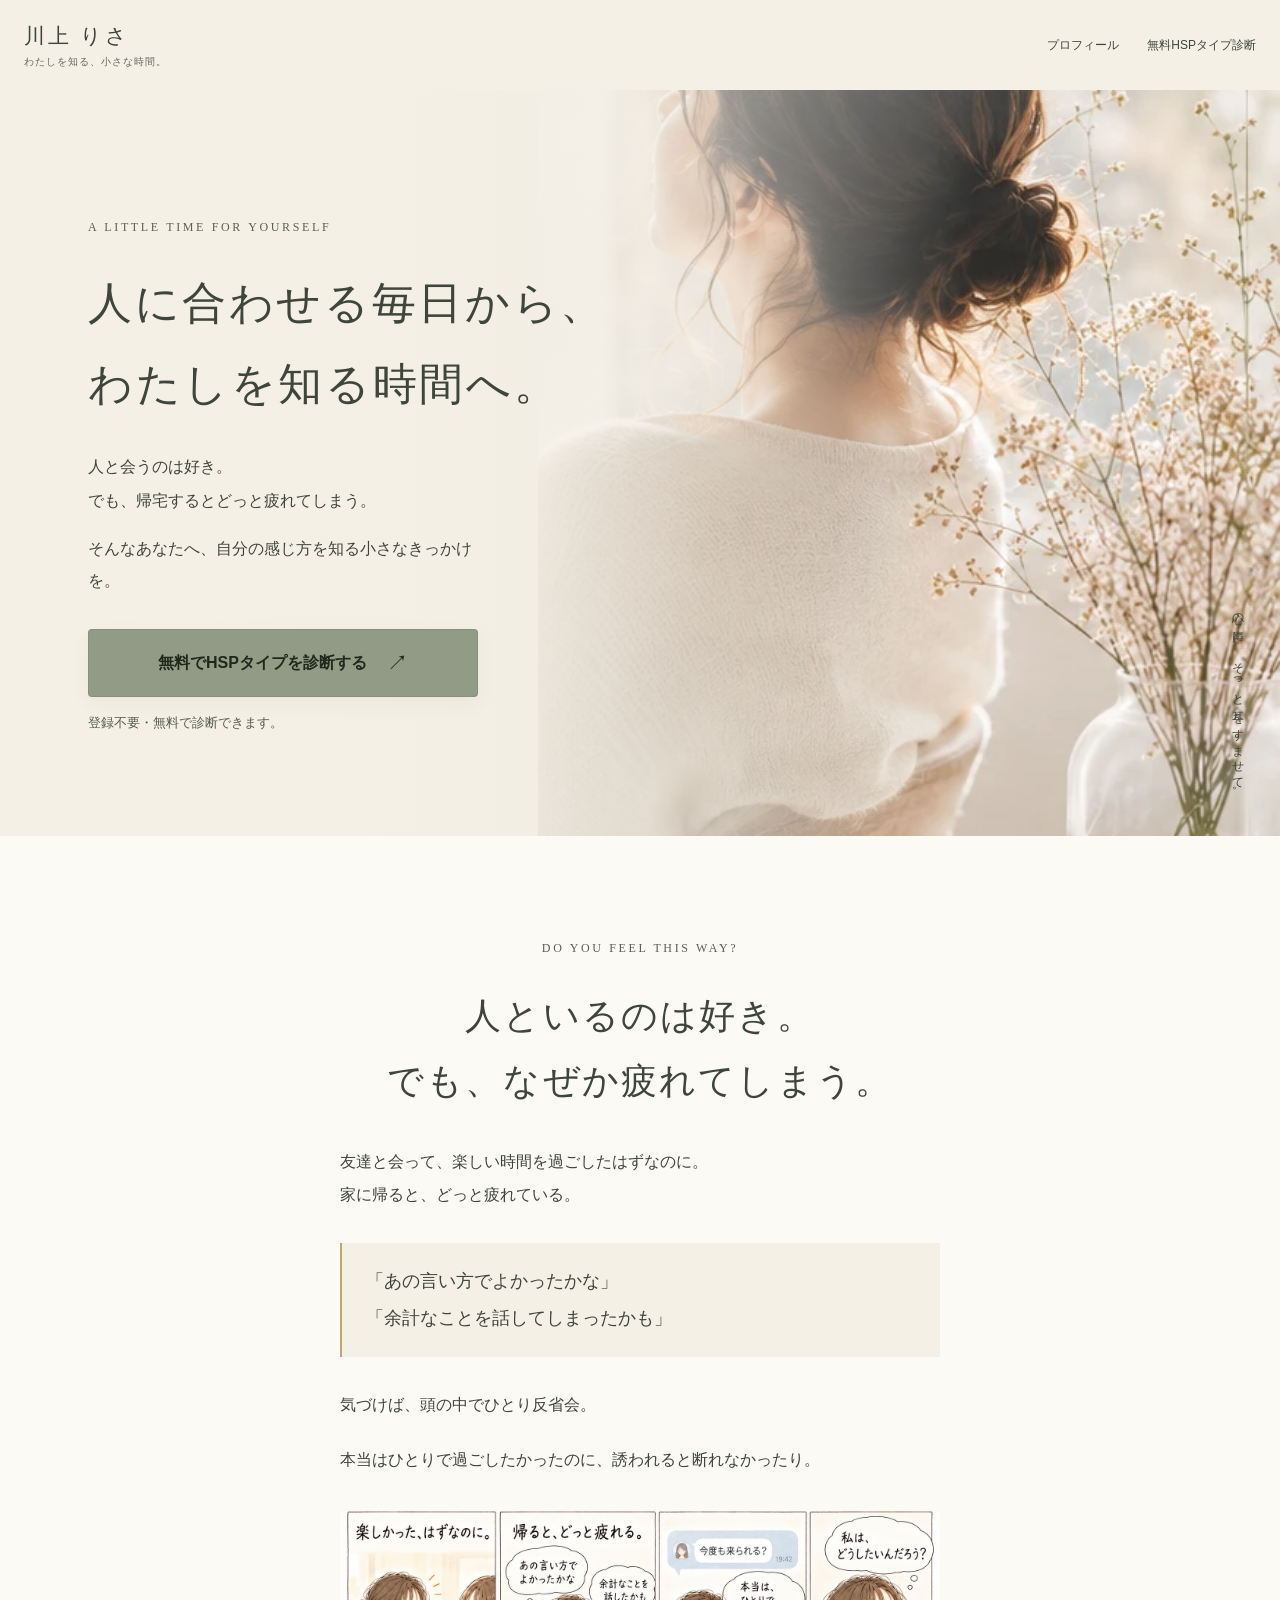
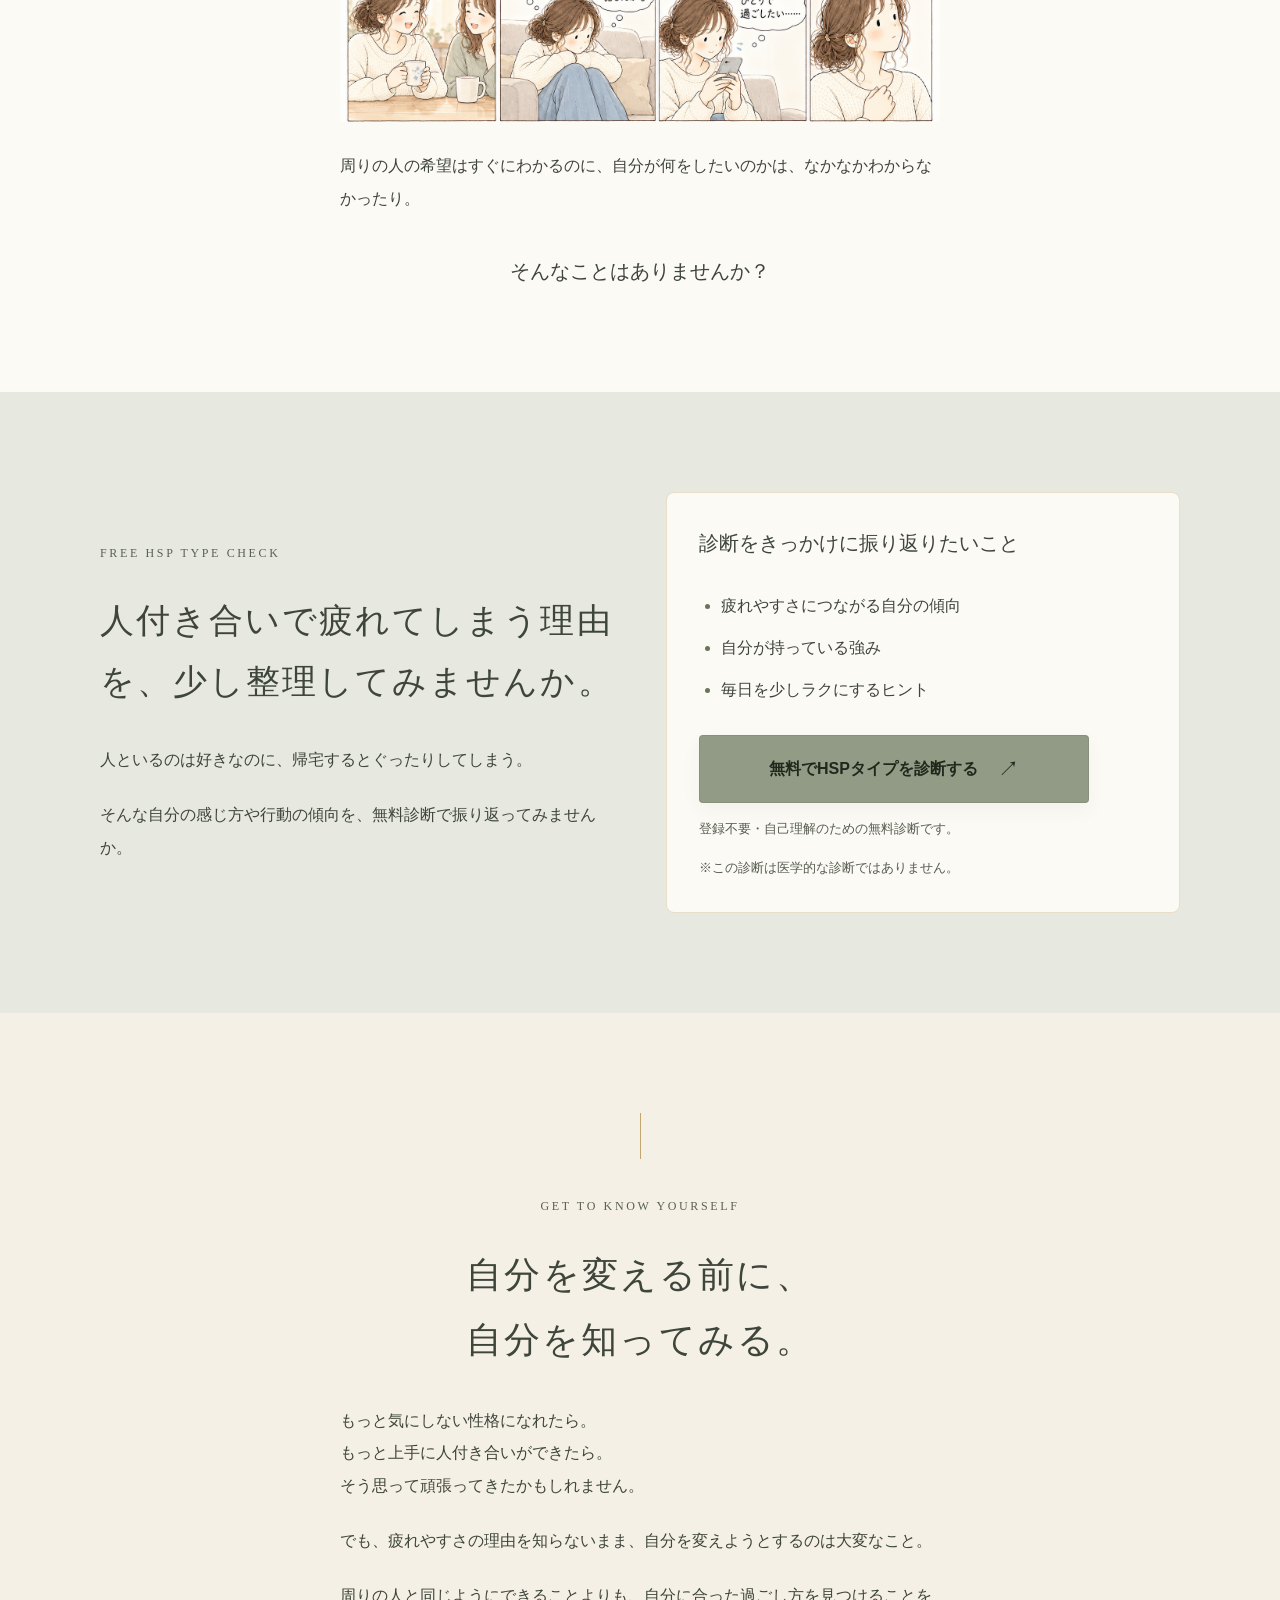
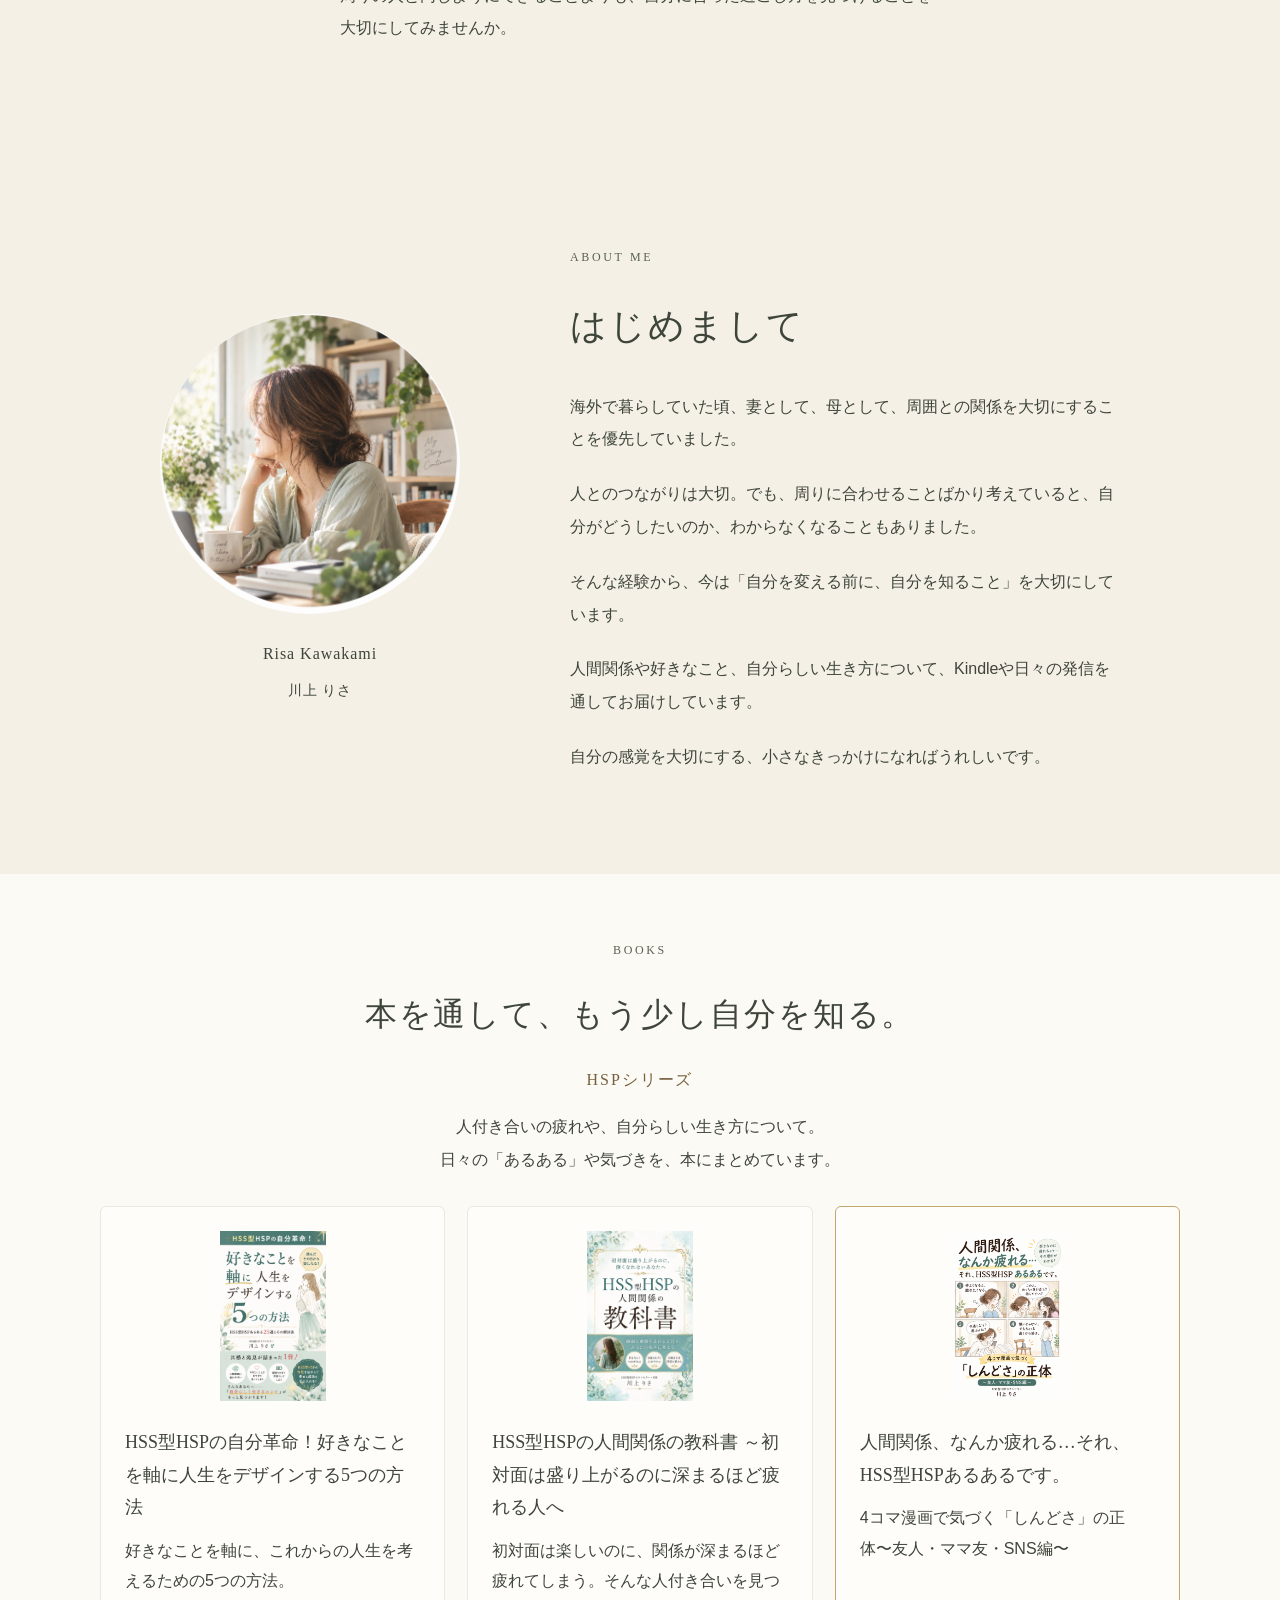
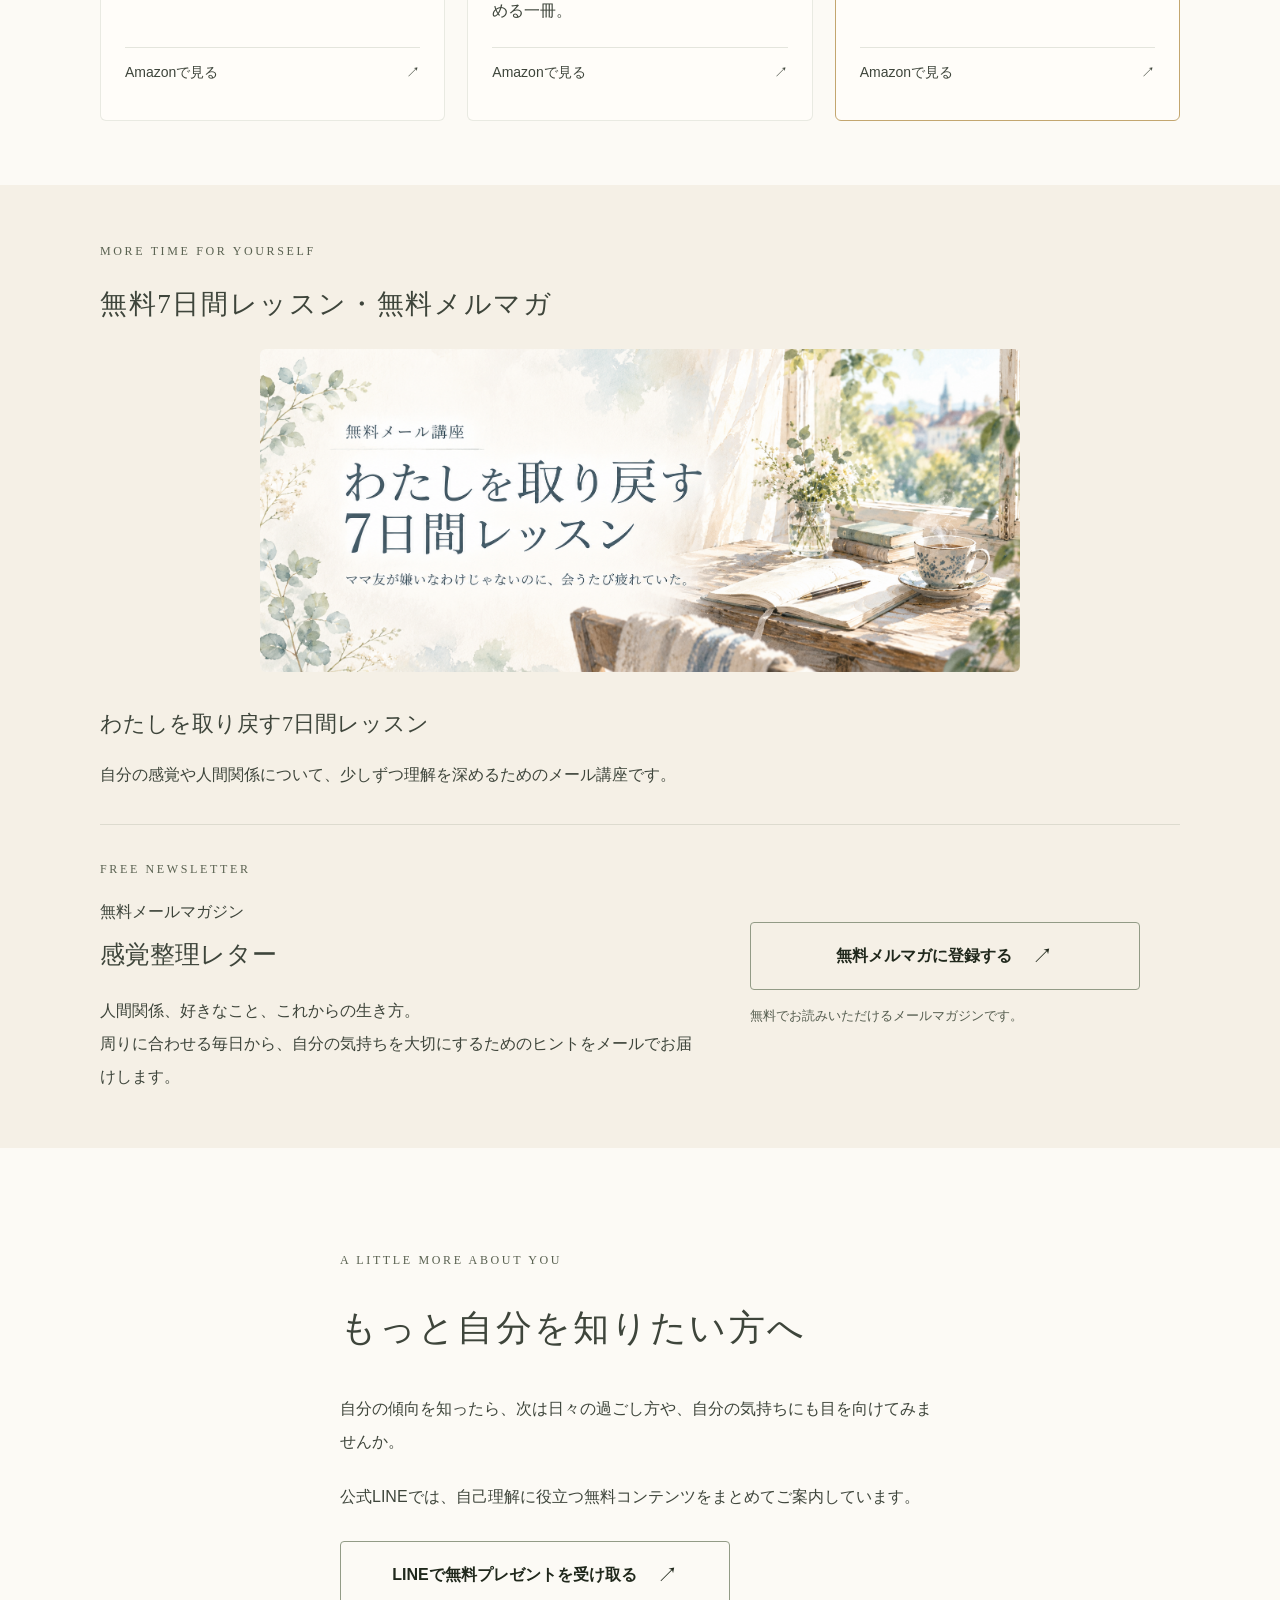
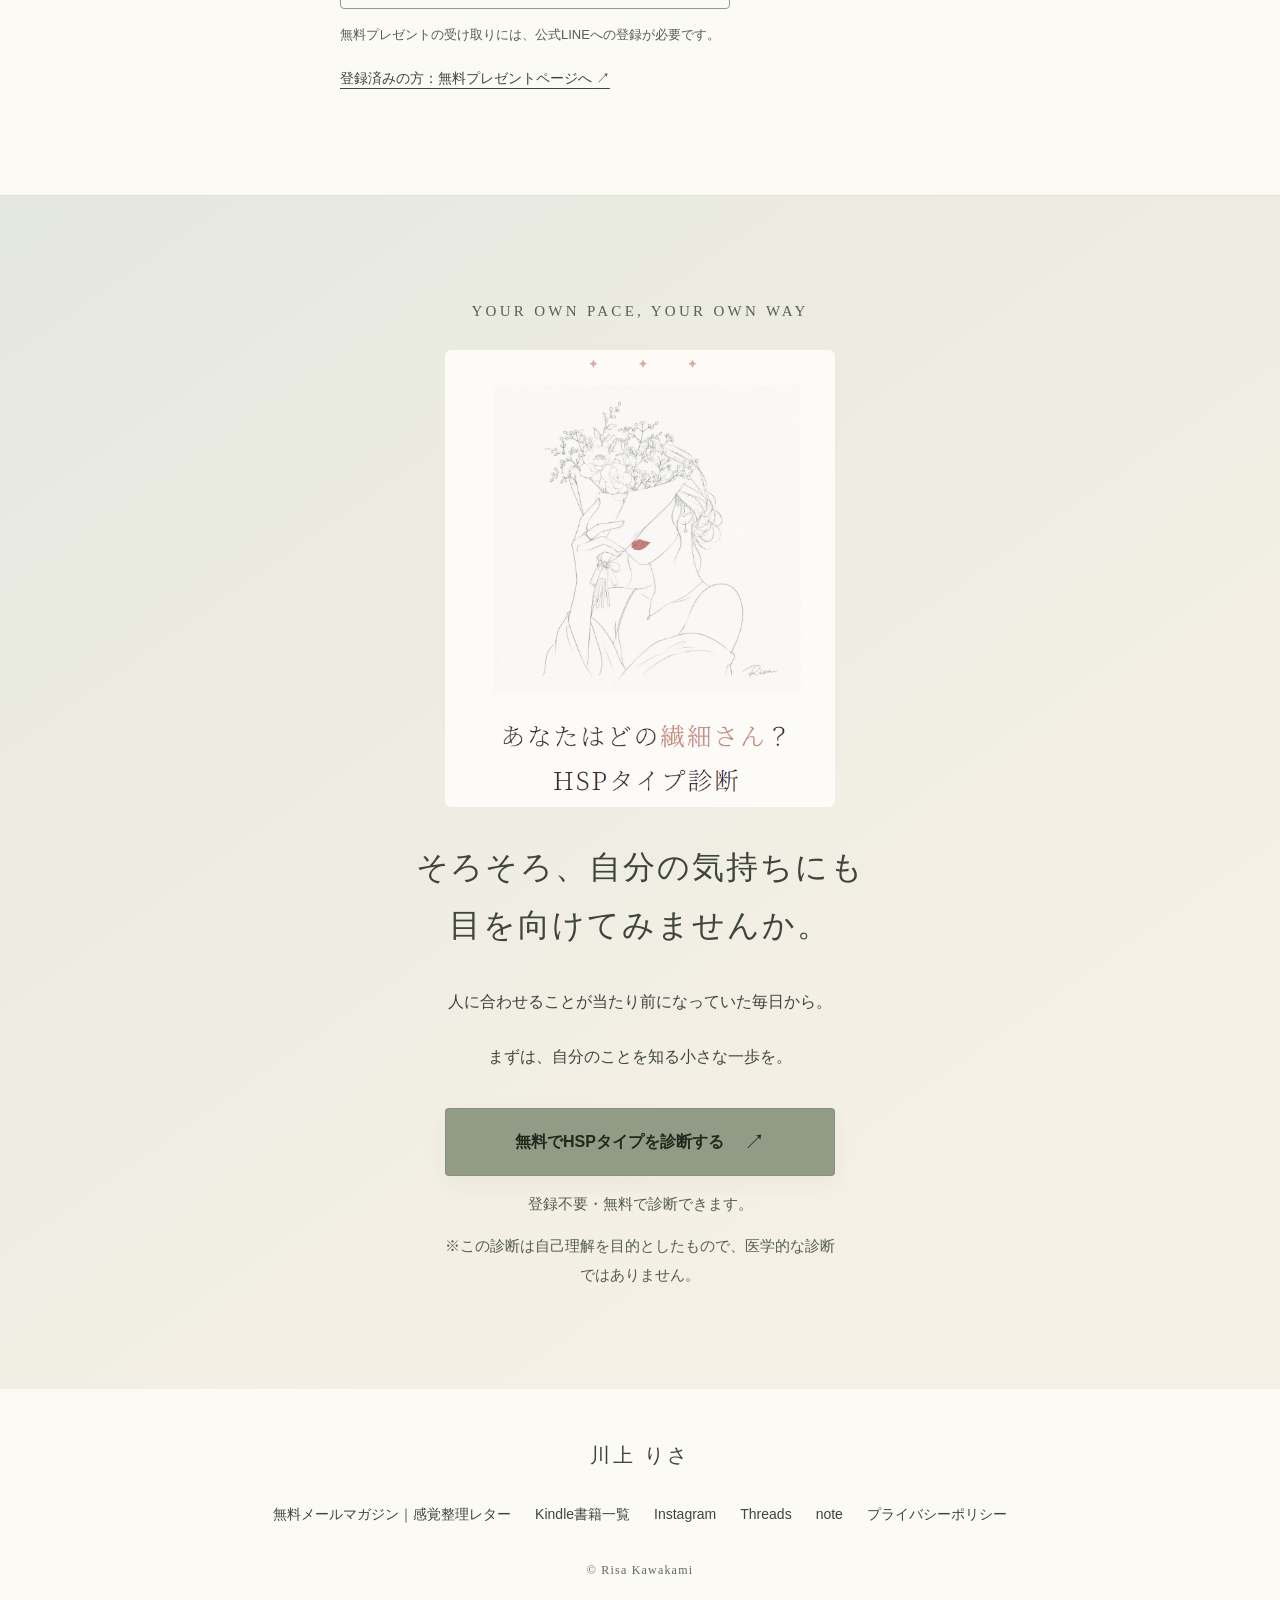
==== index.html @ b9d3a576 "Prioritize free HSP diagnosis, clarify supporting services and improve readability" ====
<!DOCTYPE html>
<html lang="ja">
<head>
<!-- Google tag (gtag.js) -->
<script async src="https://www.googletagmanager.com/gtag/js?id=G-CVSY7JMP3Z">
</script>
<script>
  window.dataLayer = window.dataLayer || [];
  function gtag(){dataLayer.push(arguments);}
  gtag('js', new Date());
  gtag('config', 'G-CVSY7JMP3Z');
</script>
<meta charset="UTF-8">
<meta name="viewport" content="width=device-width, initial-scale=1.0">
<title>川上りさ｜人に合わせる毎日から、わたしを知る時間へ。</title>
<meta name="description" content="気を遣いすぎる理由も、あなたが持っている強みも。無料HSPタイプ診断をきっかけに、自分に合った過ごし方を見つけてみませんか。登録不要・無料で診断できます。">
<link rel="stylesheet" href="assets/lp.css">
</head>
<body>
<a class="skip" href="#main">本文へスキップ</a>
<header class="header">
<a class="brand" href="./">川上 りさ<span>わたしを知る、小さな時間。</span>
</a>
<nav aria-label="メインナビゲーション">
<a href="#about">プロフィール</a>
<a href="https://risa-hsp-shindan.vercel.app/" target="_blank" rel="noopener">無料HSPタイプ診断</a>
</nav>
</header>
<main id="main">
<section class="hero" aria-labelledby="hero-title">
<!-- 写真差し替え箇所。既存の窓辺の写真を再利用。位置調整は lp.css の .hero-photo。 -->
<img class="hero-photo" src="images/hero.webp" width="507" height="1024" alt="やわらかな光が入る窓辺でくつろぐ女性" fetchpriority="high">
<div class="hero-content">
<p class="eyebrow">A LITTLE TIME FOR YOURSELF</p>
<h1 id="hero-title">人に合わせる毎日から、<br>わたしを知る時間へ。</h1>
<p class="hero-lead">人と会うのは好き。<br>でも、帰宅するとどっと疲れてしまう。</p>
<p class="hero-invitation">そんなあなたへ、自分の感じ方を知る小さなきっかけを。</p>
<a class="cta" href="https://risa-hsp-shindan.vercel.app/" target="_blank" rel="noopener">無料でHSPタイプを診断する<span aria-hidden="true">↗</span>
</a>
<p class="note">登録不要・無料で診断できます。</p>
</div>
<span class="hero-caption" aria-hidden="true">心の声に、そっと耳をすませて。</span>
</section>
<section class="section empathy">
<div class="reading">
<p class="eyebrow">DO YOU FEEL THIS WAY?</p>
<h2>人といるのは好き。<br>でも、なぜか疲れてしまう。</h2>
<p>友達と会って、楽しい時間を過ごしたはずなのに。<br>家に帰ると、どっと疲れている。</p>
<blockquote>「あの言い方でよかったかな」<br>「余計なことを話してしまったかも」</blockquote>
<p>気づけば、頭の中でひとり反省会。</p>
<p>本当はひとりで過ごしたかったのに、誘われると断れなかったり。</p>
<div class="empathy-comic-frame"><img class="empathy-comic" src="images/8091f002-a04f-476c-a7d9-faf60ca5720d.png" width="1536" height="1024" alt="楽しい時間の後の疲れ、ひとり反省会、誘いを断れない気持ち、自分の希望への戸惑いを描いた4コマ漫画" loading="lazy"></div>
<p class="comic-afterword">周りの人の希望はすぐにわかるのに、自分が何をしたいのかは、なかなかわからなかったり。</p>
<p class="question">そんなことはありませんか？</p>
</div>
</section>
<section class="section diagnosis-intro" id="diagnosis">
<div class="container diagnosis-intro-grid">
<div><p class="eyebrow">FREE HSP TYPE CHECK</p>
<h2>人付き合いで疲れてしまう理由を、少し整理してみませんか。</h2>
<p>人といるのは好きなのに、帰宅するとぐったりしてしまう。</p>
<p>そんな自分の感じ方や行動の傾向を、無料診断で振り返ってみませんか。</p></div>
<div class="diagnosis-intro-card">
<!-- 診断結果は未取得。結果に含まれると断定せず、自己理解のための視点として案内。 -->
<h3>診断をきっかけに振り返りたいこと</h3>
<ul class="diagnosis-points"><li>疲れやすさにつながる自分の傾向</li><li>自分が持っている強み</li><li>毎日を少しラクにするヒント</li></ul>
<a class="cta" href="https://risa-hsp-shindan.vercel.app/" target="_blank" rel="noopener">無料でHSPタイプを診断する<span aria-hidden="true">↗</span></a>
<p class="note">登録不要・自己理解のための無料診断です。</p>
<p class="note">※この診断は医学的な診断ではありません。</p>
</div></div></section>
<section class="section awareness">
<div class="reading">
<p class="eyebrow">GET TO KNOW YOURSELF</p>
<h2>自分を変える前に、<br>自分を知ってみる。</h2>
<p>もっと気にしない性格になれたら。<br>もっと上手に人付き合いができたら。<br>そう思って頑張ってきたかもしれません。</p>
<p>でも、疲れやすさの理由を知らないまま、自分を変えようとするのは大変なこと。</p>
<p>周りの人と同じようにできることよりも、自分に合った過ごし方を見つけることを大切にしてみませんか。</p>
</div>
</section>
<section class="section about" id="about">
<div class="container about-grid">
<div class="portrait">
<img src="images/%E5%90%8D%E7%A7%B0%E6%9C%AA%E8%A8%AD%E5%AE%9A%E3%81%AE%E3%83%87%E3%82%B6%E3%82%A4%E3%83%B3%20%281%29.png" width="1254" height="1254" alt="窓辺でくつろぐ川上りさのプロフィール写真" loading="lazy">
<p>Risa Kawakami<span>川上 りさ</span>
</p>
</div>
<div>
<p class="eyebrow">ABOUT ME</p>
<h2>はじめまして</h2>
<p>海外で暮らしていた頃、妻として、母として、周囲との関係を大切にすることを優先していました。</p>
<p>人とのつながりは大切。でも、周りに合わせることばかり考えていると、自分がどうしたいのか、わからなくなることもありました。</p>
<p>そんな経験から、今は「自分を変える前に、自分を知ること」を大切にしています。</p>
<p>人間関係や好きなこと、自分らしい生き方について、Kindleや日々の発信を通してお届けしています。</p>
<p>自分の感覚を大切にする、小さなきっかけになればうれしいです。</p>
</div>
</div>
</section>
<section class="section books" id="books">
<div class="container">
<p class="eyebrow">BOOKS</p>
<h2>本を通して、もう少し自分を知る。</h2>
<p class="series-label">HSPシリーズ</p>
<p class="section-lead">人付き合いの疲れや、自分らしい生き方について。<br>日々の「あるある」や気づきを、本にまとめています。</p>
<!-- ご本人がアップロードした表紙を、正式書名・ASINの順に配置。 -->
<div class="book-grid">
<article class="book-card" data-asin="B0DTSF2G6L">
<a class="book-cover-link" href="https://www.amazon.co.jp/dp/B0DTSF2G6L" target="_blank" rel="noopener"><img class="book-cover" src="images/%E5%90%8D%E7%A7%B0%E6%9C%AA%E8%A8%AD%E5%AE%9A%E3%81%AE%E3%83%87%E3%82%B6%E3%82%A4%E3%83%B3%20%281%29.jpg" width="2356" height="3767" alt="HSS型HSPの自分革命！好きなことを軸に人生をデザインする5つの方法の表紙" loading="lazy"></a>
<div class="book-body"><h3>HSS型HSPの自分革命！好きなことを軸に人生をデザインする5つの方法</h3><p>好きなことを軸に、これからの人生を考えるための5つの方法。</p>
<a class="book-link" href="https://www.amazon.co.jp/dp/B0DTSF2G6L" target="_blank" rel="noopener" aria-label="HSS型HSPの自分革命！をAmazonで見る">Amazonで見る <span aria-hidden="true">↗</span></a></div>
</article>
<article class="book-card" data-asin="B0G26DQ5MZ">
<a class="book-cover-link" href="https://www.amazon.co.jp/dp/B0G26DQ5MZ" target="_blank" rel="noopener"><img class="book-cover" src="images/%E5%90%8D%E7%A7%B0%E6%9C%AA%E8%A8%AD%E5%AE%9A%E3%81%AE%E3%83%87%E3%82%B6%E3%82%A4%E3%83%B3.jpg" width="992" height="1586" alt="HSS型HSPの人間関係の教科書の表紙" loading="lazy"></a>
<div class="book-body"><h3>HSS型HSPの人間関係の教科書 ～初対面は盛り上がるのに深まるほど疲れる人へ</h3><p>初対面は楽しいのに、関係が深まるほど疲れてしまう。そんな人付き合いを見つめる一冊。</p>
<a class="book-link" href="https://www.amazon.co.jp/dp/B0G26DQ5MZ" target="_blank" rel="noopener" aria-label="HSS型HSPの人間関係の教科書をAmazonで見る">Amazonで見る <span aria-hidden="true">↗</span></a></div>
</article>
<article class="book-card book-new" data-asin="B0HP9CK1RC">
<a class="book-cover-link" href="https://www.amazon.co.jp/dp/B0HP9CK1RC" target="_blank" rel="noopener"><img class="book-cover" src="images/%E8%A1%A8%E7%B4%99_Kindle%E7%94%A8.jpg" width="1707" height="2560" alt="人間関係、なんか疲れる…それ、HSS型HSPあるあるです。の表紙" loading="lazy"></a>
<div class="book-body"><h3>人間関係、なんか疲れる…それ、HSS型HSPあるあるです。</h3><p>4コマ漫画で気づく「しんどさ」の正体〜友人・ママ友・SNS編〜</p>
<a class="book-link" href="https://www.amazon.co.jp/dp/B0HP9CK1RC" target="_blank" rel="noopener" aria-label="人間関係、なんか疲れる…それ、HSS型HSPあるあるです。をAmazonで見る">Amazonで見る <span aria-hidden="true">↗</span></a></div>
</article>
</div></div></section>
<section class="section newsletter" id="newsletter">
<div class="container">
<p class="eyebrow">MORE TIME FOR YOURSELF</p>
<h2 class="supplement-title">無料7日間レッスン・無料メルマガ</h2>
<div class="lesson-overview">
<img class="newsletter-banner" src="images/3b647b8e-da01-4126-99b4-f4cc9af961c1.png" width="1923" height="817" alt="無料メール講座 わたしを取り戻す7日間レッスン" loading="lazy">
<div><h3>わたしを取り戻す7日間レッスン</h3>
<p>自分の感覚や人間関係について、少しずつ理解を深めるためのメール講座です。</p></div>
<!-- 専用登録URLは未確認。別サービスの321101や感覚整理レターのURLへ転送しない。 -->
</div>
<div class="newsletter-card">
<div><p class="eyebrow">FREE NEWSLETTER</p>
<h3><span>無料メールマガジン</span>感覚整理レター</h3>
<p>人間関係、好きなこと、これからの生き方。<br>周りに合わせる毎日から、自分の気持ちを大切にするためのヒントをメールでお届けします。</p></div>
<div class="newsletter-action"><a class="cta cta-secondary" href="https://www.reservestock.jp/subscribe/348241" target="_blank" rel="noopener">無料メルマガに登録する<span aria-hidden="true">↗</span></a><p class="note">無料でお読みいただけるメールマガジンです。</p></div>
</div></div></section>
<section class="section line-gifts" id="line-gifts">
<div class="reading">
<p class="eyebrow">A LITTLE MORE ABOUT YOU</p>
<h2>もっと自分を知りたい方へ</h2>
<p>自分の傾向を知ったら、次は日々の過ごし方や、自分の気持ちにも目を向けてみませんか。</p>
<p>公式LINEでは、自己理解に役立つ無料コンテンツをまとめてご案内しています。</p>
<a class="cta cta-secondary" href="https://lin.ee/txWtYjyz" target="_blank" rel="noopener">LINEで無料プレゼントを受け取る<span aria-hidden="true">↗</span></a>
<p class="note">無料プレゼントの受け取りには、公式LINEへの登録が必要です。</p>
<a class="text-link" href="https://risa-hsp.github.io/profile/present/">登録済みの方：無料プレゼントページへ <span aria-hidden="true">↗</span></a>
</div>
</section>
<section class="section closing">
<div class="reading">
<p class="eyebrow">YOUR OWN PACE, YOUR OWN WAY</p>
<a class="diagnosis-art-link" href="https://risa-hsp-shindan.vercel.app/" target="_blank" rel="noopener" aria-label="無料HSPタイプ診断を新しいタブで開く"><img class="diagnosis-art" src="images/%E3%82%B9%E3%82%AF%E3%83%AA%E3%83%BC%E3%83%B3%E3%82%B7%E3%83%A7%E3%83%83%E3%83%88%202026-10-26%20160124.png" width="571" height="669" alt="あなたはどの繊細さん？ HSPタイプ診断" loading="lazy"></a>
<h2>そろそろ、自分の気持ちにも<br>目を向けてみませんか。</h2>
<p>人に合わせることが当たり前になっていた毎日から。</p>
<p>まずは、自分のことを知る小さな一歩を。</p>
<a class="cta" href="https://risa-hsp-shindan.vercel.app/" target="_blank" rel="noopener">無料でHSPタイプを診断する<span aria-hidden="true">↗</span>
</a>
<p class="note">登録不要・無料で診断できます。</p>
<p class="note">※この診断は自己理解を目的としたもので、医学的な診断ではありません。</p>
</div>
</section>
</main>
<footer>
<div class="container">
<p class="footer-name">川上 りさ</p>
<div class="footer-links">
<a href="https://www.reservestock.jp/subscribe/348241" target="_blank" rel="noopener">無料メールマガジン｜感覚整理レター</a>
<a href="https://www.amazon.co.jp/stores/author/B0DTTXQV2K/allbooks" target="_blank" rel="noopener">Kindle書籍一覧</a>
<a href="https://www.instagram.com/risa.art.fortune/" target="_blank" rel="noopener">Instagram</a>
<a href="https://www.threads.com/@risa.art.fortune" target="_blank" rel="noopener">Threads</a>
<a href="https://note.com/oracle_risa_art" target="_blank" rel="noopener">note</a>
<a href="privacy-policy.html">プライバシーポリシー</a>
</div>
<small>© Risa Kawakami</small>
</div>
</footer>
</body>
</html>
---- assets/lp.css ----
:root{--ivory:#F5F0E6;--sage:#929B86;--gold:#C3A66F;--ink:#3e453b;--muted:#62675e;--serif:'Yu Mincho','Hiragino Mincho ProN','Noto Serif CJK JP',serif}
*{box-sizing:border-box}
html{scroll-behavior:smooth;scroll-padding-top:24px}
body{margin:0;background:var(--ivory);color:var(--ink);font-family:'Hiragino Kaku Gothic ProN','Yu Gothic',sans-serif;font-size:16px;line-height:2.05;-webkit-font-smoothing:antialiased}
a{color:inherit;text-underline-offset:5px}
a:focus-visible{outline:3px solid #69735d;outline-offset:5px}
img{display:block;max-width:100%}
h1,h2,h3,p{margin:0}
h1,h2,h3{font-family:var(--serif);font-weight:500}
h2{font-size:clamp(25px,3vw,36px);line-height:1.8;letter-spacing:.06em;margin-bottom:32px}
h3{font-size:18px;line-height:1.8}
p+p{margin-top:22px}
.skip{position:absolute;top:-100px;left:12px;z-index:10;background:white;padding:8px}
.skip:focus{top:10px}
.header{max-width:1280px;margin:auto;padding:20px 24px;display:flex;align-items:center;justify-content:space-between}
.brand{text-decoration:none;font-family:var(--serif);font-size:21px;letter-spacing:.14em;line-height:1.6}
.brand span{display:block;font-family:sans-serif;font-size:10px;letter-spacing:.1em;color:var(--muted)}
nav{display:flex;gap:28px;font-size:12px}
nav a{text-decoration:none}
.hero{position:relative;isolation:isolate;min-height:740px;overflow:hidden;background:#e9e6dc}
.hero-photo{position:absolute;right:0;top:0;width:58%;height:100%;object-fit:cover;object-position:50% 54%;z-index:-2}
.hero:before{content:'';position:absolute;inset:0;background:linear-gradient(90deg,var(--ivory) 9%,rgba(245,240,230,.96) 32%,rgba(245,240,230,.74) 48%,rgba(245,240,230,0) 76%);z-index:-1}
.hero-content{max-width:1152px;margin:auto;padding:125px 24px 100px}
.eyebrow{font-family:Georgia,serif;font-size:11px;letter-spacing:.22em;color:#656c5c;margin-bottom:24px}
h1{font-size:clamp(29px,3.4vw,46px);line-height:1.85;letter-spacing:.06em}
.hero-lead{margin-top:26px;line-height:2.1}
.cta{display:flex;align-items:center;justify-content:center;gap:20px;max-width:390px;min-height:64px;padding:16px 18px;background:var(--sage);color:#20281c;border:1px solid rgba(62,69,59,.12);border-radius:4px;text-decoration:none;font-size:15px;font-weight:600;line-height:1.6;box-shadow:0 7px 20px #3e453b0c;transition:background .2s,transform .2s}
.cta:hover{background:#a5ae99;transform:translateY(-2px)}
.cta span{font-size:21px;font-weight:400}
.hero .cta{margin-top:32px}
.note{font-size:11px;color:var(--muted);line-height:1.9;margin-top:14px!important;max-width:400px}
.hero-caption{position:absolute;right:30px;bottom:36px;writing-mode:vertical-rl;font-family:var(--serif);font-size:12px;letter-spacing:.18em}
.mobile{display:none}
.section{padding:100px 24px}
.container{max-width:1080px;margin:auto}
.reading{max-width:600px;margin:auto}
.empathy{background:#fcfaf5}
.empathy .eyebrow,.empathy h2{text-align:center}
.empathy blockquote{margin:32px 0;padding:20px 24px;border-left:2px solid var(--gold);background:var(--ivory);font-family:var(--serif);font-size:18px}
.question{text-align:center;font-family:var(--serif);font-size:20px;margin-top:36px!important}
.awareness{position:relative}
.awareness:before{content:'';display:block;width:1px;height:46px;background:var(--gold);margin:0 auto 35px}
.awareness h2,.awareness .eyebrow{text-align:center}
.diagnosis{background:#e7e9e1}
.diagnosis-grid{display:grid;grid-template-columns:1fr 1fr;gap:80px;align-items:center}
.diagnosis-card{background:#fcfaf5;border:1px solid #c3a66f55;border-radius:8px;padding:40px 32px;box-shadow:0 16px 36px #3e453b06}
.card-label{display:inline-block;font-size:12px;letter-spacing:.12em;padding-bottom:12px;border-bottom:1px solid var(--gold);margin-bottom:26px}
.diagnosis-card h3{font-size:22px;margin:26px 0}
.diagnosis-card .cta{margin-top:30px}
.receive{text-align:center;background:#fcfaf5}
.steps{list-style:none;counter-reset:steps;padding:0;display:grid;grid-template-columns:repeat(3,1fr);gap:24px;margin:40px 0 30px}
.steps li{border:1px solid #929b8638;border-radius:6px;padding:25px 16px 30px;background:#fffdf9}
.step-number{display:block;font-family:Georgia,serif;font-size:34px;line-height:1.5;color:#897042;margin-bottom:16px}
.steps p{font-size:13px;color:var(--muted);margin-top:14px}
.receive-note{font-size:14px}
.text-link{display:inline-block;font-size:13px;margin-top:16px}
.about-grid{display:grid;grid-template-columns:320px 1fr;gap:90px;align-items:center;max-width:960px}
.portrait img{border-radius:50%;width:300px;aspect-ratio:1;object-fit:cover}
.portrait p{font-family:Georgia,serif;letter-spacing:.06em;font-size:25px;text-align:center;margin-top:24px}
.portrait p span{display:block;font-family:var(--serif);font-size:14px;margin-top:6px}
.about p:not(.eyebrow){font-size:15px}
.closing{text-align:center;background:linear-gradient(145deg,#e5e8df,#f5f0e6 75%);border-top:1px solid #929b8630}
.closing h2{font-size:clamp(23px,3vw,32px)}
.closing .cta{margin:34px auto 0}
.closing .note{margin-left:auto;margin-right:auto}
.closing p{font-size:15px}
footer{padding:46px 24px;text-align:center;background:#fcfaf5}
.footer-name{font-family:var(--serif);font-size:20px;letter-spacing:.16em}
.footer-links{display:flex;justify-content:center;gap:12px 24px;flex-wrap:wrap;margin:24px auto;font-size:12px;max-width:740px}
.footer-links a{text-decoration:none}
footer small{font:11px Georgia,serif;letter-spacing:.1em;color:var(--muted)}

@media(max-width:700px){body{font-size:15px;line-height:2.1}
.header{padding:16px 22px}
.brand{font-size:18px}
nav{gap:14px}
nav a{font-size:10px}
nav a:first-child{display:none}
.hero{min-height:785px}
.hero-photo{width:100%;height:66%;object-position:50% 48%}
.hero:before{background:linear-gradient(180deg,rgba(245,240,230,.08),rgba(245,240,230,.16) 21%,rgba(245,240,230,.93) 49%,var(--ivory) 67%)}
.hero-content{padding:344px 24px 40px}
.hero .eyebrow{margin-bottom:16px;font-size:9px}
.hero h1{font-size:clamp(25px,6.8vw,33px);line-height:1.85;letter-spacing:.025em}
.hero-lead{font-size:14px;margin-top:20px}
.mobile{display:block}
.hero .cta{margin-top:25px}
.hero-caption{top:30px;right:18px;bottom:auto;font-size:10px}
.cta{font-size:14px;gap:14px;width:100%;min-height:62px}
.note{font-size:10px}
.section{padding:72px 24px}
h2{font-size:25px;letter-spacing:.02em;margin-bottom:28px}
.eyebrow{font-size:10px;margin-bottom:18px}
.reading{max-width:540px}
.empathy blockquote{font-size:16px;padding:18px 15px}
.diagnosis-grid,.about-grid{grid-template-columns:1fr;gap:32px}
.diagnosis-card{padding:28px 22px}
.diagnosis-card h3{font-size:20px}
.steps{grid-template-columns:1fr;gap:14px;margin-top:28px;text-align:left}
.steps li{padding:22px 22px 22px 76px;position:relative}
.step-number{position:absolute;left:20px;top:20px;font-size:28px}
.steps h3{font-size:16px}
.steps h3 br{display:none}
.steps p{margin-top:8px;line-height:1.9}
.steps p br{display:none}
.receive-note{text-align:left}
.about-grid{gap:36px}
.portrait img{width:220px;margin:auto}
.portrait p{margin-top:20px}
.about .eyebrow,.about h2{text-align:center}
.closing h2{font-size:23px}
.closing p{font-size:14px}
.footer-links{gap:12px 20px}
.closing .note{font-size:11px}
}

@media(prefers-reduced-motion:reduce){html{scroll-behavior:auto}
.cta{transition:none}
.cta:hover{transform:none}
}

/* HTMLの寸法属性を保ちつつ、プロフィール写真を正方形で表示する。 */
.portrait img{height:auto}

/* 診断・LINE特典を分け、書籍とメルマガをコンパクトに紹介。 */
.diagnosis-how{margin-top:36px;border-top:1px solid #929b8640;padding-top:24px}
.diagnosis-how>h3{text-align:center;font-size:16px}
.steps-compact{margin:18px 0 0;gap:16px}
.steps-compact li{padding:18px 20px;background:#fcfaf580}
.steps-compact .step-number{font-size:23px;margin-bottom:8px}
.steps-compact h3{font-size:16px}
.steps-compact p{font-size:12px;margin-top:8px;line-height:1.8}
.line-gifts{background:#fcfaf5}
.line-gifts .cta{margin-top:28px}
.cta-secondary{background:transparent;border:1px solid var(--sage);box-shadow:none}
.cta-secondary:hover{background:#e7e9e1}
.books{background:#fcfaf5;padding-top:64px;padding-bottom:64px}
.books>.container>.eyebrow,.books h2,.section-lead{text-align:center}
.books h2{font-size:clamp(24px,2.7vw,32px);margin-bottom:20px}
.section-lead{font-size:14px}
.book-grid{display:grid;grid-template-columns:repeat(3,minmax(0,1fr));gap:22px;margin-top:30px}
.book-card{border:1px solid #929b8633;border-radius:6px;background:#fffdf9;padding:24px;display:flex;flex-direction:column}
.book-new{border-color:var(--gold)}
.book-cover-pending{width:110px;height:155px;margin:0 auto 20px;background:var(--ivory);border:1px dashed #929b8677;display:grid;place-items:center;color:var(--muted);font-size:12px}
.book-body{display:flex;flex-direction:column;flex:1}
.book-category{font-size:11px;letter-spacing:.06em;color:#75603b}
.book-card h3{font-size:18px;margin:5px 0 12px}
.book-body>p:not(.book-category){font-size:13px;line-height:1.9;margin:0 0 20px}
.book-link{display:flex;justify-content:space-between;align-items:center;min-height:44px;padding:10px 0;font-size:13px;border-top:1px solid #929b8640;text-decoration:none;margin-top:auto}
.newsletter{padding-top:54px;padding-bottom:54px}
.newsletter-card{display:grid;grid-template-columns:1.4fr 1fr;gap:48px;align-items:center}
.newsletter h2{font-size:27px;margin-bottom:20px}
.newsletter h2 span{display:block;font-size:14px;margin-bottom:6px}
.newsletter p:not(.eyebrow):not(.note){font-size:14px}
.newsletter .eyebrow{margin-bottom:16px}
@media(max-width:700px){
.diagnosis-how{margin-top:28px}
.steps-compact{gap:8px}
.steps-compact li{padding:16px 16px 16px 60px}
.steps-compact .step-number{left:16px;top:14px;font-size:23px}
.book-grid{grid-template-columns:1fr;gap:14px}
.book-card{flex-direction:row;gap:18px;padding:20px 16px}
.book-cover-pending{flex-shrink:0;width:76px;height:110px;margin:0;font-size:10px}
.book-card h3{font-size:17px}
.book-body>p:not(.book-category){font-size:12px;margin-bottom:10px}
.book-link{font-size:12px}
.books,.newsletter{padding-top:54px;padding-bottom:54px}
.newsletter-card{grid-template-columns:1fr;gap:24px}
.newsletter h2{font-size:25px}
.newsletter .cta{margin:auto}
.newsletter .note{text-align:center;max-width:none}
}

.book-cover{display:block;width:110px;height:170px;object-fit:contain;margin:0 auto 20px}
@media(max-width:700px){.book-cover{flex-shrink:0;width:76px;height:120px;margin:0;object-position:top}}

/* アップロード素材を余白とともに配置。画像は全体を表示する。 */
.empathy-comic{width:100%;height:auto;margin:34px auto 0;border-radius:6px}
.series-label{text-align:center;font-family:var(--serif);font-size:16px;letter-spacing:.12em;color:#75603b;margin:0 0 14px}
.series-label+.section-lead{margin-top:0}
.newsletter-banner{width:100%;max-width:760px;height:auto;margin:0 auto 32px;border-radius:6px}
.diagnosis-art-link{display:block;max-width:390px;margin:0 auto 32px}
.diagnosis-art{width:100%;height:auto;border-radius:6px}
@media(max-width:700px){.empathy-comic{margin-top:26px}.newsletter-banner{margin-bottom:26px}.diagnosis-art-link{max-width:340px;margin-bottom:28px}}

/* 原画像を残し、上下の見出しを表示範囲から除く。 */
.empathy-comic-frame{position:relative;overflow:hidden;aspect-ratio:1536/540;margin:34px auto 0;border-radius:4px}
.empathy-comic-frame .empathy-comic{position:absolute;inset:0 auto auto 0;width:100%;height:auto;margin:0;border-radius:0;transform:translateY(-27.6%)}
.comic-afterword{margin-top:28px;line-height:2.05}
.book-cover-link{display:block;width:110px;margin:0 auto 20px}
.book-cover-link .book-cover{margin:0}
@media(max-width:700px){.empathy-comic-frame{margin-top:26px}.book-cover-link{flex-shrink:0;width:76px;margin:0}.comic-afterword{margin-top:24px}}

/* 最終調整：主役は無料診断。配色・写真・書籍カードは維持。 */
.hero-invitation{font-size:16px;max-width:410px;margin-top:16px;line-height:2}
.diagnosis-intro{background:#e7e9e1}
.diagnosis-intro-grid{display:grid;grid-template-columns:1fr 1fr;gap:52px;align-items:center}
.diagnosis-intro h2{font-size:clamp(25px,2.7vw,34px)}
.diagnosis-intro-card{background:#fcfaf5;padding:32px;border:1px solid #c3a66f55;border-radius:8px}
.diagnosis-intro-card h3{font-size:20px}
.diagnosis-points{padding-left:1.4em;margin:24px 0;line-height:2}
.diagnosis-points li{padding:5px 0}
.diagnosis-points li::marker{color:#69735d}
.lesson-overview{padding-bottom:32px;margin-bottom:32px;border-bottom:1px solid #929b8640}
.lesson-overview h3{font-size:22px;margin-bottom:16px}
.lesson-overview p{max-width:680px}
.supplement-title{font-size:26px;margin-bottom:28px}
.newsletter .newsletter-card h3{font-size:25px;margin-bottom:18px}
.newsletter .newsletter-card h3 span{display:block;font-size:16px;margin-bottom:6px}
body{font-size:16px}
.hero-lead,.about p:not(.eyebrow),.closing p:not(.eyebrow):not(.note),.section-lead,.book-body>p:not(.book-category),.newsletter p:not(.eyebrow):not(.note){font-size:16px}
.cta{font-size:16px;min-height:64px}
.note{font-size:13px;color:#555d4f}
.book-link,.text-link,.footer-links{font-size:14px}
.hero .eyebrow,.eyebrow{font-size:12px;color:#596150}
footer small{font-size:12px}
@media(max-width:700px){
body{font-size:16px}
.section{padding-top:58px;padding-bottom:58px}
.hero-lead,.hero-invitation{font-size:16px}
.hero .eyebrow{font-size:11px}
.hero-content{padding-bottom:44px}
.diagnosis-intro-grid{grid-template-columns:1fr;gap:28px}
.diagnosis-intro-card{padding:24px 20px}
.diagnosis-intro-card h3{font-size:18px}
.cta{font-size:15px;padding-left:12px;padding-right:12px;gap:10px}
.note,.closing .note{font-size:13px}
.book-card{gap:14px}
.book-body>p:not(.book-category){font-size:16px;line-height:1.9}
.book-card h3{font-size:18px}
.book-link{font-size:14px}
.newsletter .note{font-size:13px}
.lesson-overview h3{font-size:21px}
.supplement-title{font-size:23px}
}
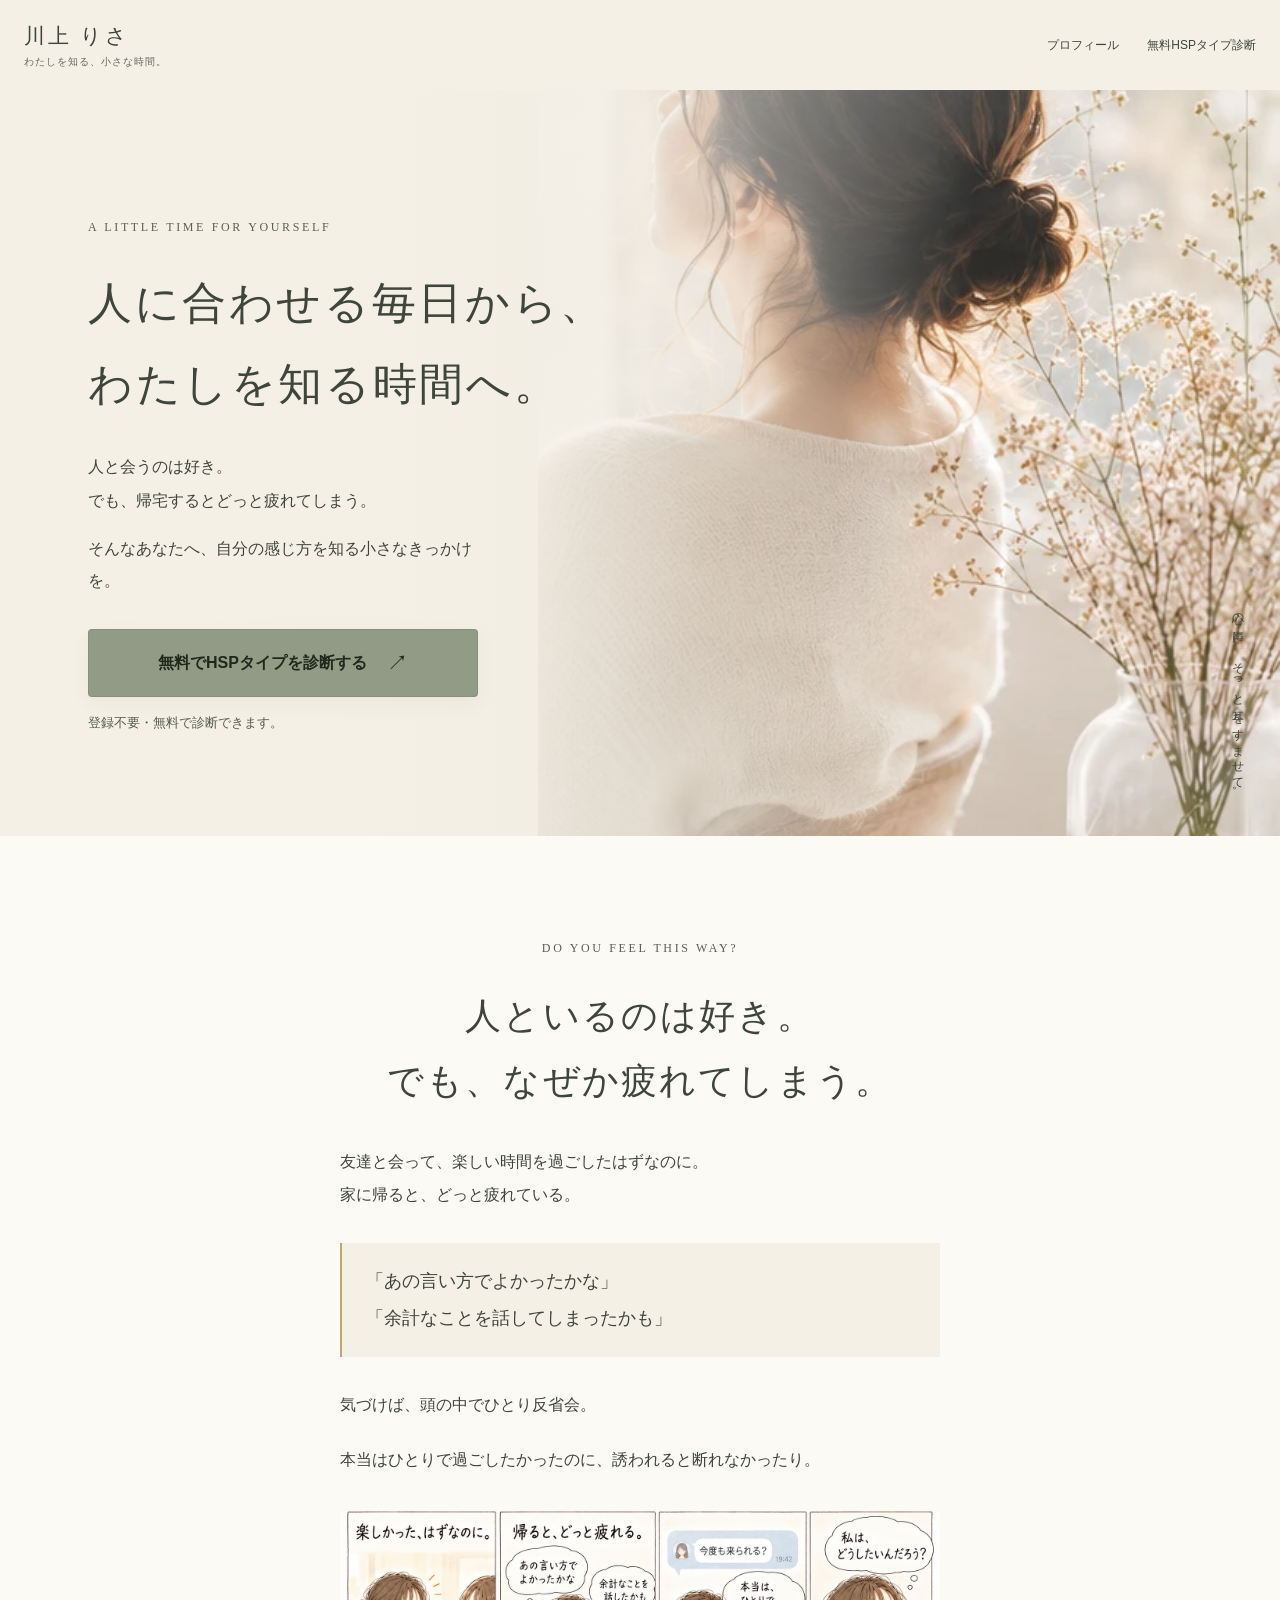
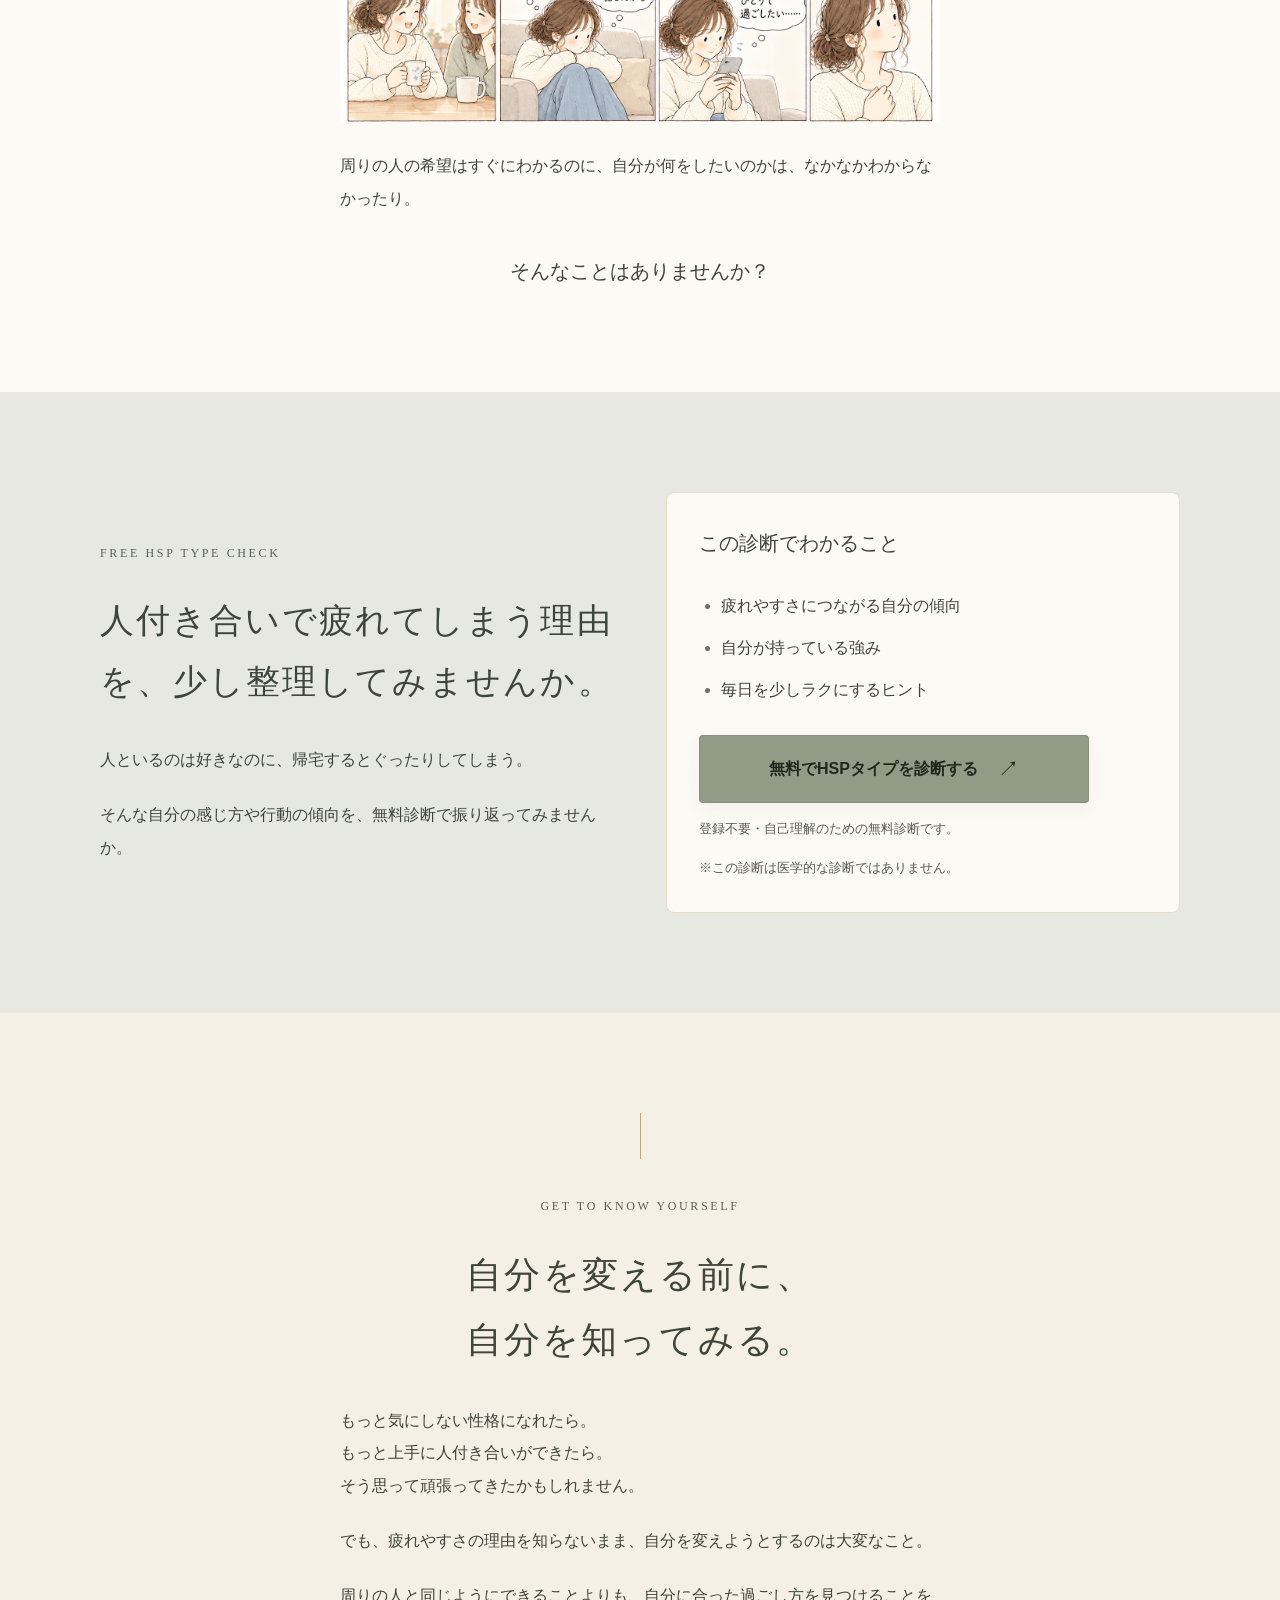
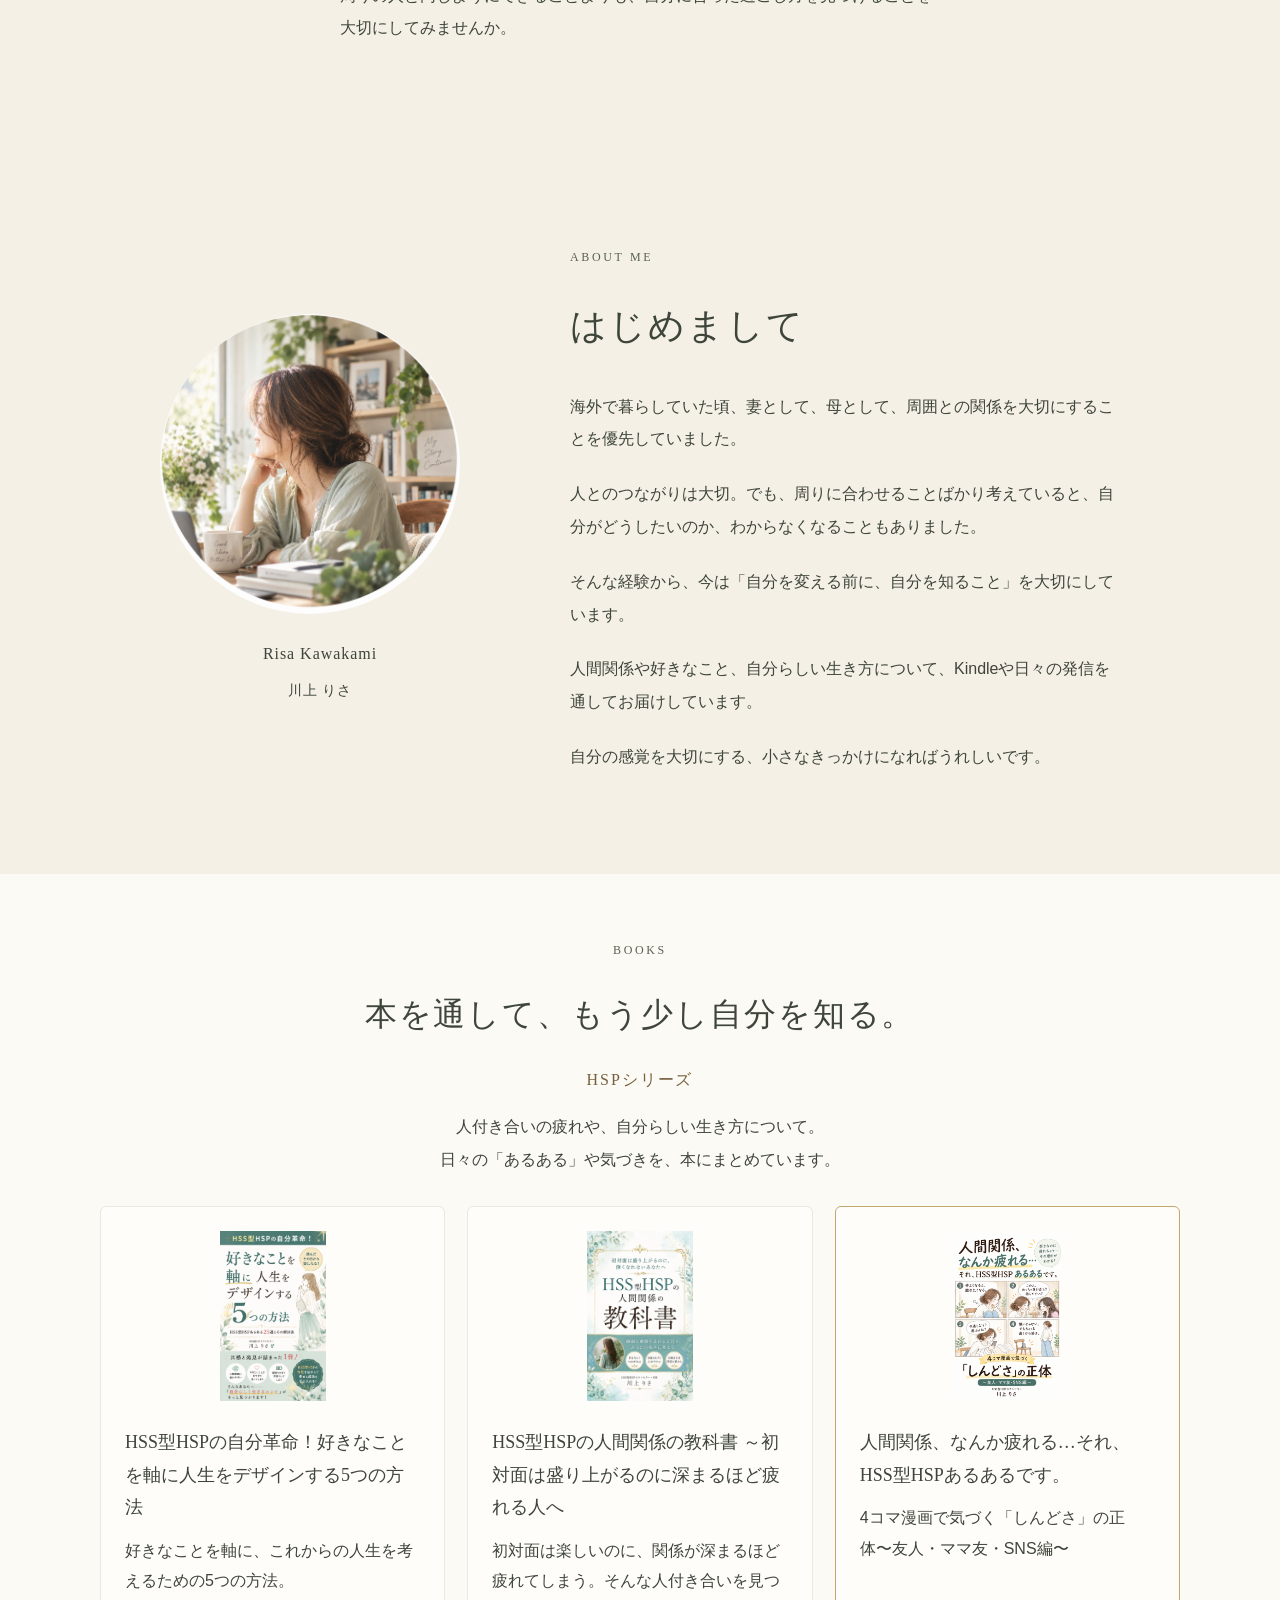
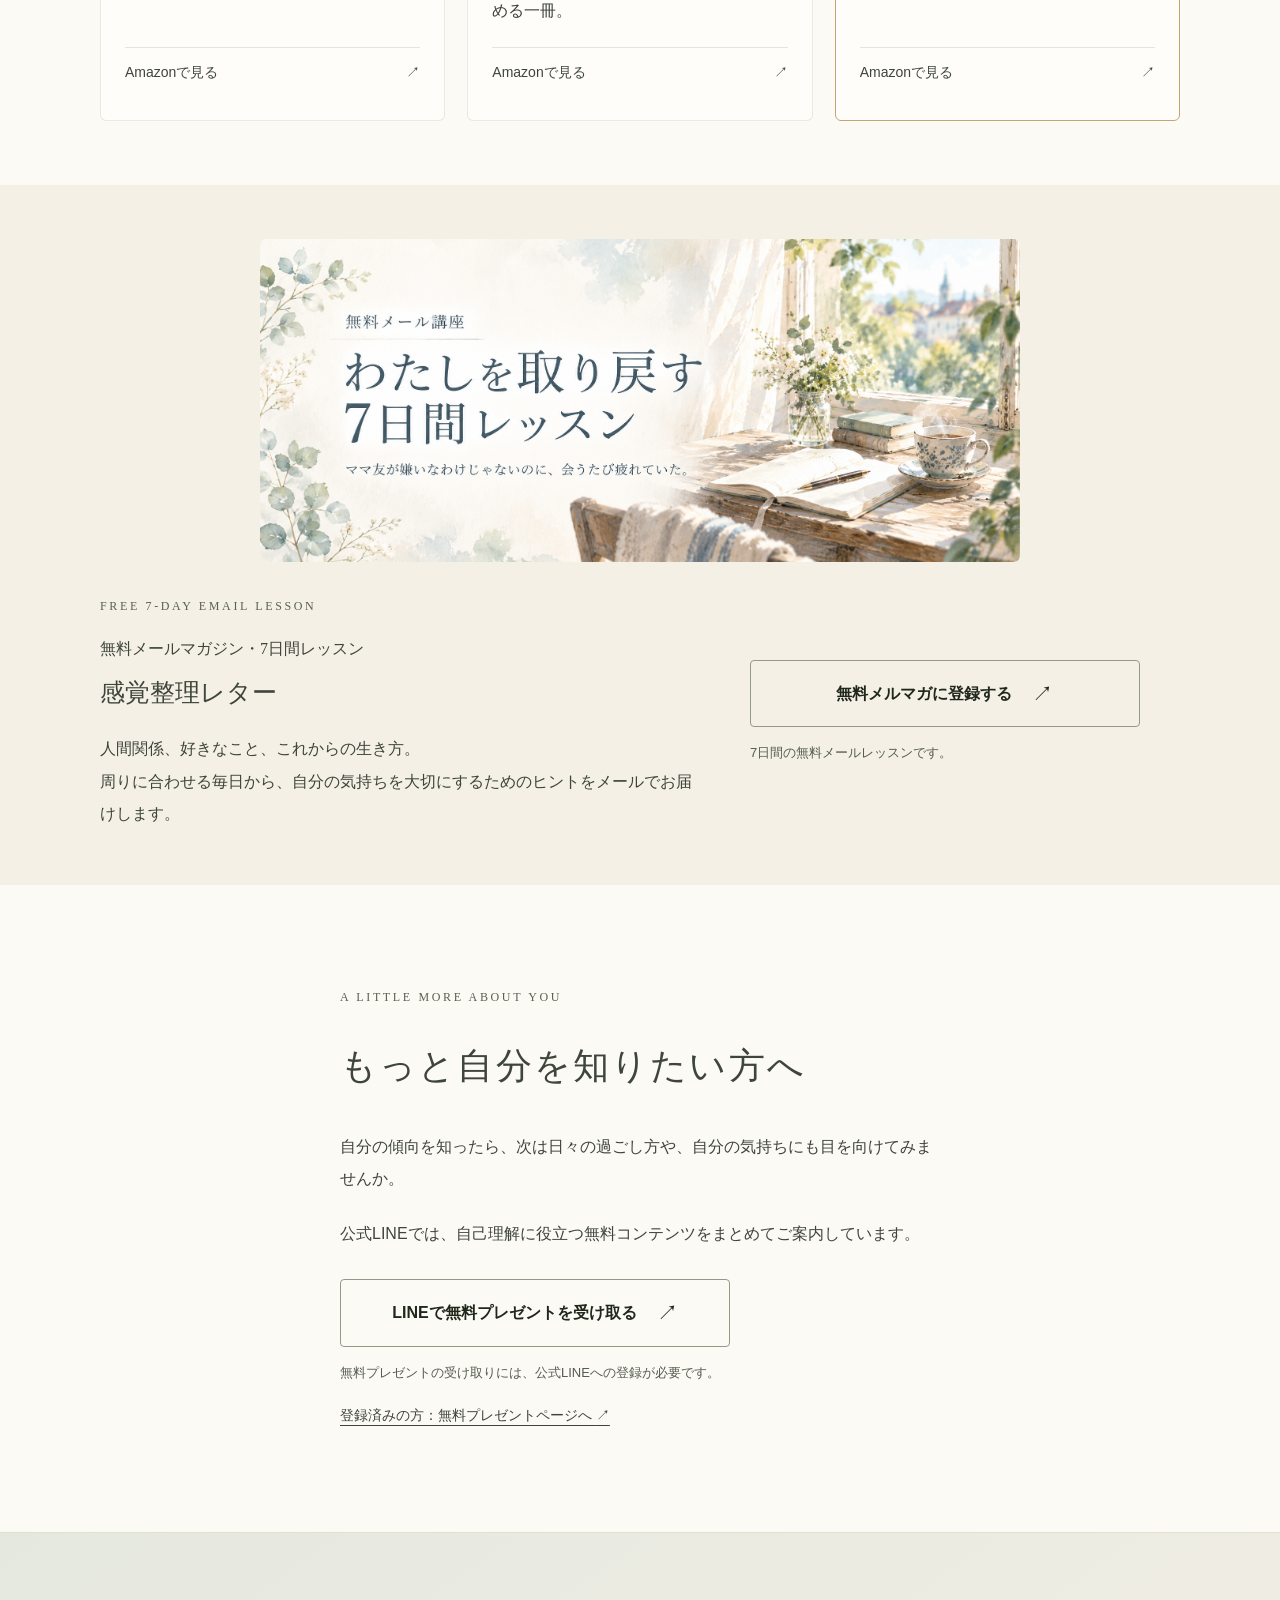
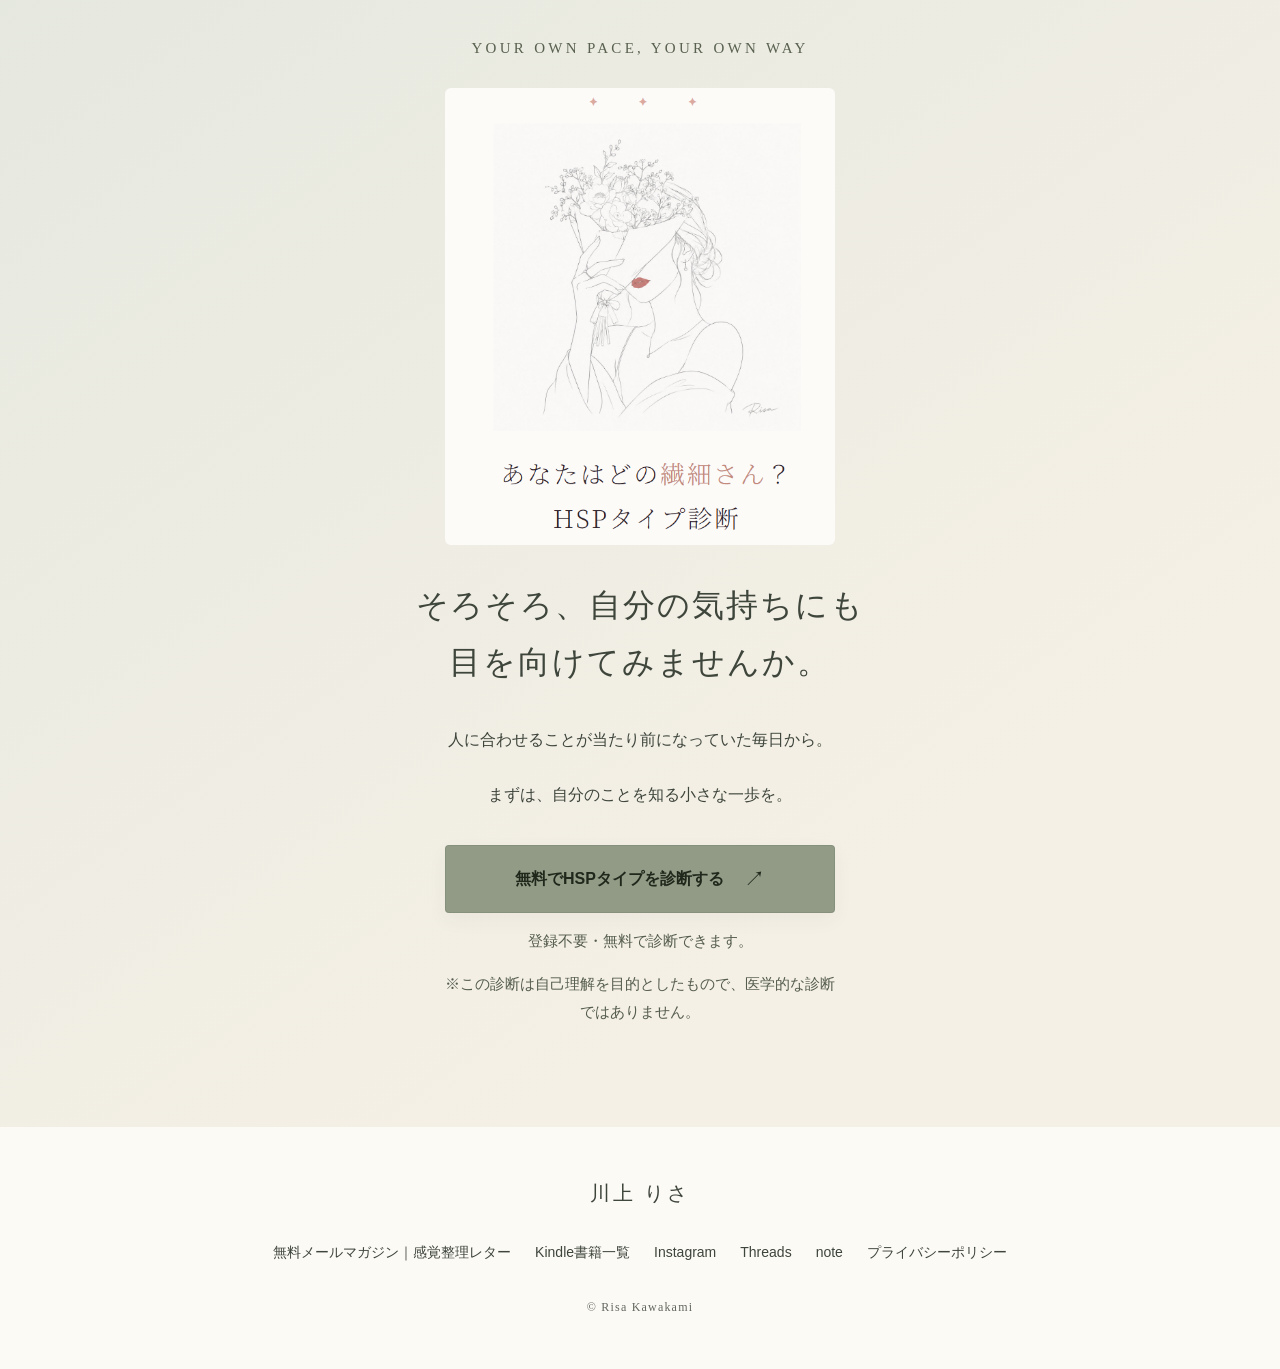
==== commit 0e88813f: "Unify seven-day email lesson registration and confirm diagnosis result benefits" ====
--- a/index.html
+++ b/index.html
@@ -61,8 +61,8 @@
 <p>人といるのは好きなのに、帰宅するとぐったりしてしまう。</p>
 <p>そんな自分の感じ方や行動の傾向を、無料診断で振り返ってみませんか。</p></div>
 <div class="diagnosis-intro-card">
-<!-- 診断結果は未取得。結果に含まれると断定せず、自己理解のための視点として案内。 -->
-<h3>診断をきっかけに振り返りたいこと</h3>
+<!-- ご本人から提供された診断結果の傾向説明・素敵なところ・毎日を楽にするコツに対応。 -->
+<h3>この診断でわかること</h3>
 <ul class="diagnosis-points"><li>疲れやすさにつながる自分の傾向</li><li>自分が持っている強み</li><li>毎日を少しラクにするヒント</li></ul>
 <a class="cta" href="https://risa-hsp-shindan.vercel.app/" target="_blank" rel="noopener">無料でHSPタイプを診断する<span aria-hidden="true">↗</span></a>
 <p class="note">登録不要・自己理解のための無料診断です。</p>
@@ -121,19 +121,12 @@
 </div></div></section>
 <section class="section newsletter" id="newsletter">
 <div class="container">
-<p class="eyebrow">MORE TIME FOR YOURSELF</p>
-<h2 class="supplement-title">無料7日間レッスン・無料メルマガ</h2>
-<div class="lesson-overview">
-<img class="newsletter-banner" src="images/3b647b8e-da01-4126-99b4-f4cc9af961c1.png" width="1923" height="817" alt="無料メール講座 わたしを取り戻す7日間レッスン" loading="lazy">
-<div><h3>わたしを取り戻す7日間レッスン</h3>
-<p>自分の感覚や人間関係について、少しずつ理解を深めるためのメール講座です。</p></div>
-<!-- 専用登録URLは未確認。別サービスの321101や感覚整理レターのURLへ転送しない。 -->
-</div>
+<a href="https://www.reservestock.jp/subscribe/348241" target="_blank" rel="noopener" aria-label="無料7日間メールレッスンに登録する"><img class="newsletter-banner" src="images/3b647b8e-da01-4126-99b4-f4cc9af961c1.png" width="1923" height="817" alt="無料メール講座 わたしを取り戻す7日間レッスン" loading="lazy"></a>
 <div class="newsletter-card">
-<div><p class="eyebrow">FREE NEWSLETTER</p>
-<h3><span>無料メールマガジン</span>感覚整理レター</h3>
+<div><p class="eyebrow">FREE 7-DAY EMAIL LESSON</p>
+<h3><span>無料メールマガジン・7日間レッスン</span>感覚整理レター</h3>
 <p>人間関係、好きなこと、これからの生き方。<br>周りに合わせる毎日から、自分の気持ちを大切にするためのヒントをメールでお届けします。</p></div>
-<div class="newsletter-action"><a class="cta cta-secondary" href="https://www.reservestock.jp/subscribe/348241" target="_blank" rel="noopener">無料メルマガに登録する<span aria-hidden="true">↗</span></a><p class="note">無料でお読みいただけるメールマガジンです。</p></div>
+<div class="newsletter-action"><a class="cta cta-secondary" href="https://www.reservestock.jp/subscribe/348241" target="_blank" rel="noopener">無料メルマガに登録する<span aria-hidden="true">↗</span></a><p class="note">7日間の無料メールレッスンです。</p></div>
 </div></div></section>
 <section class="section line-gifts" id="line-gifts">
 <div class="reading">
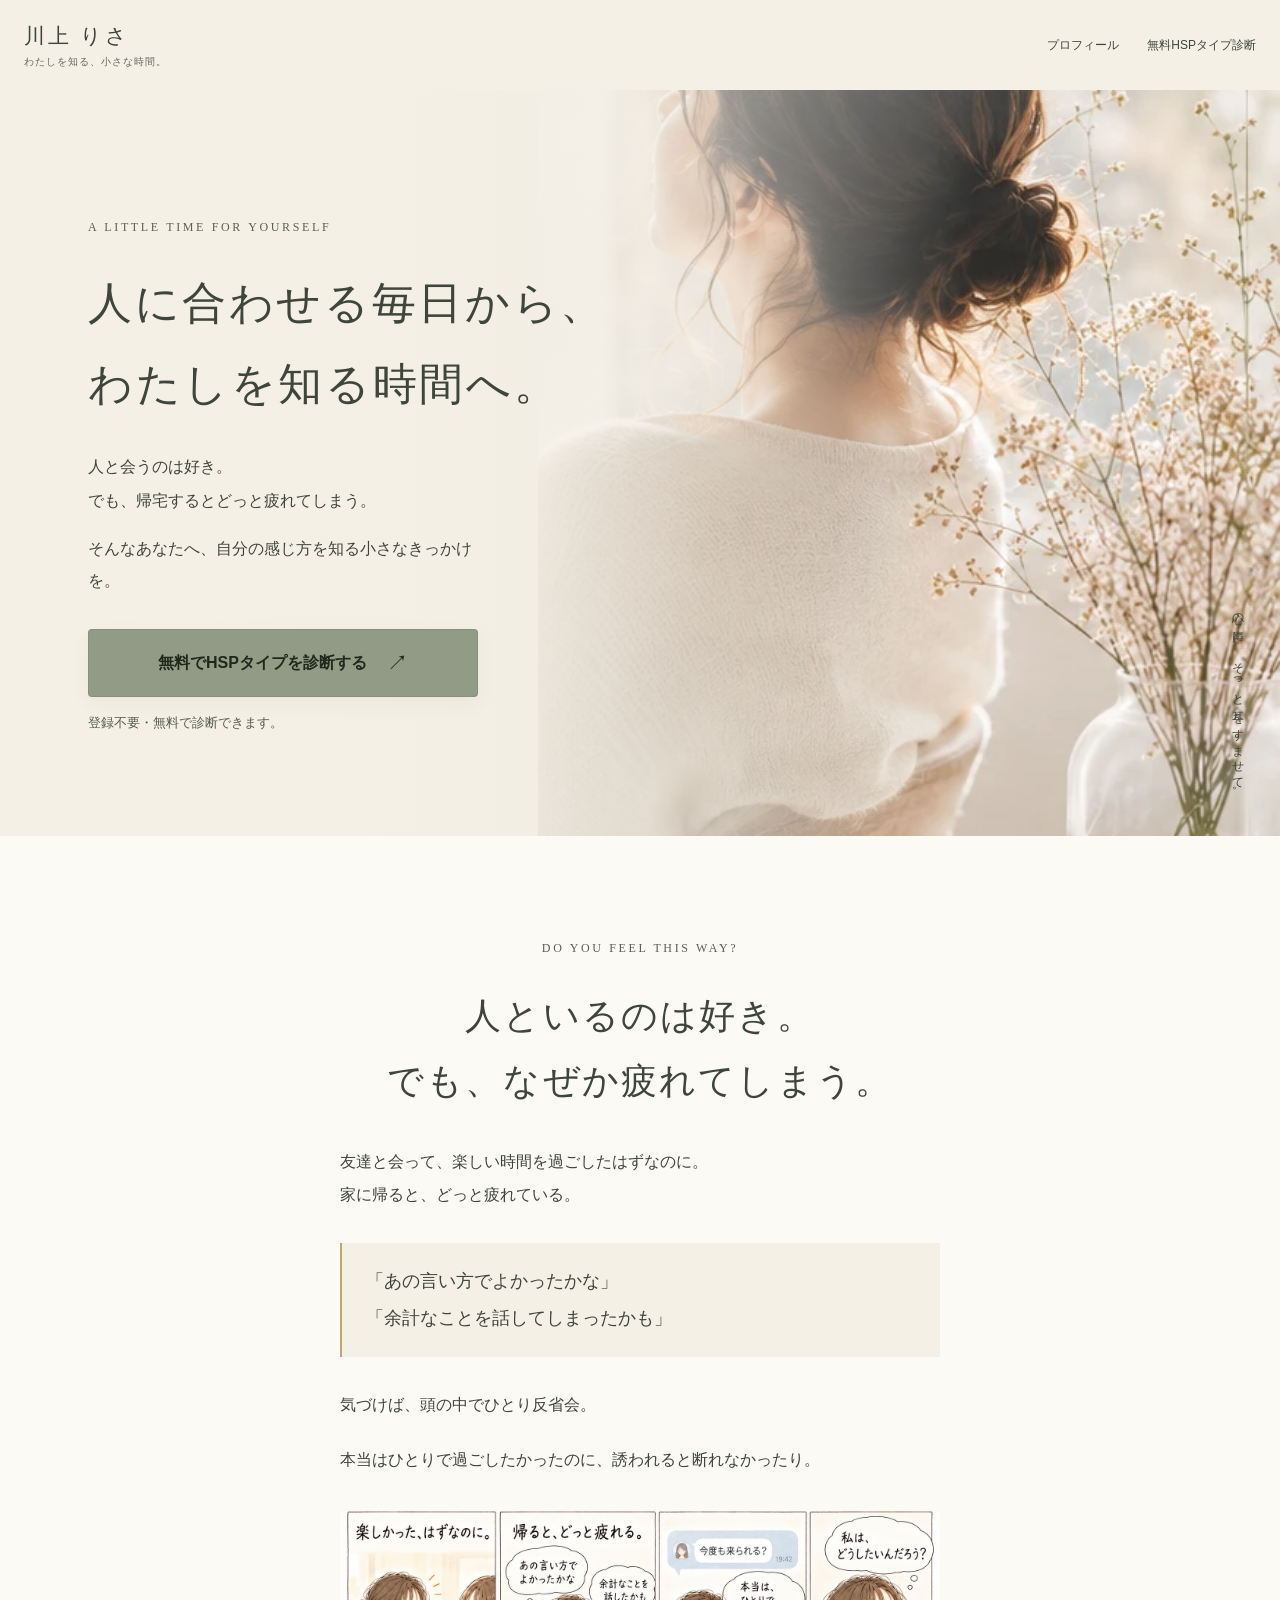
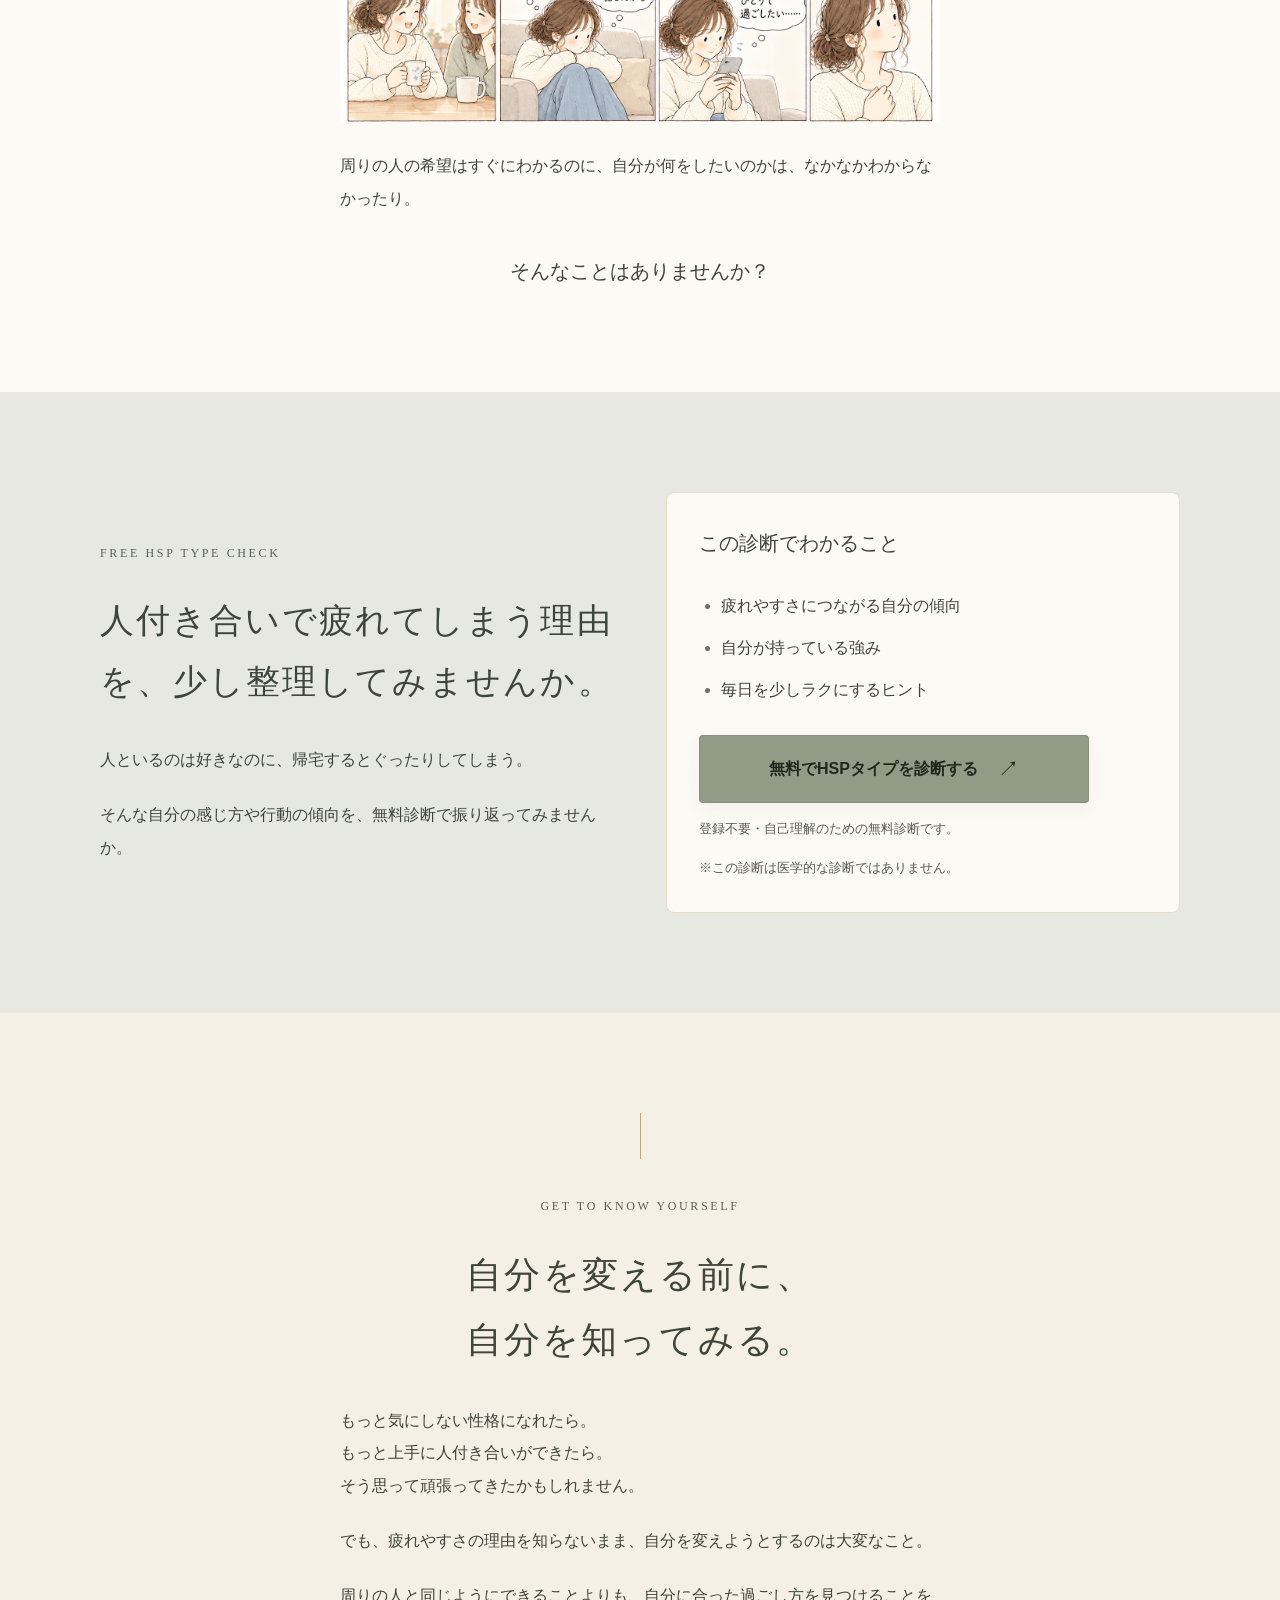
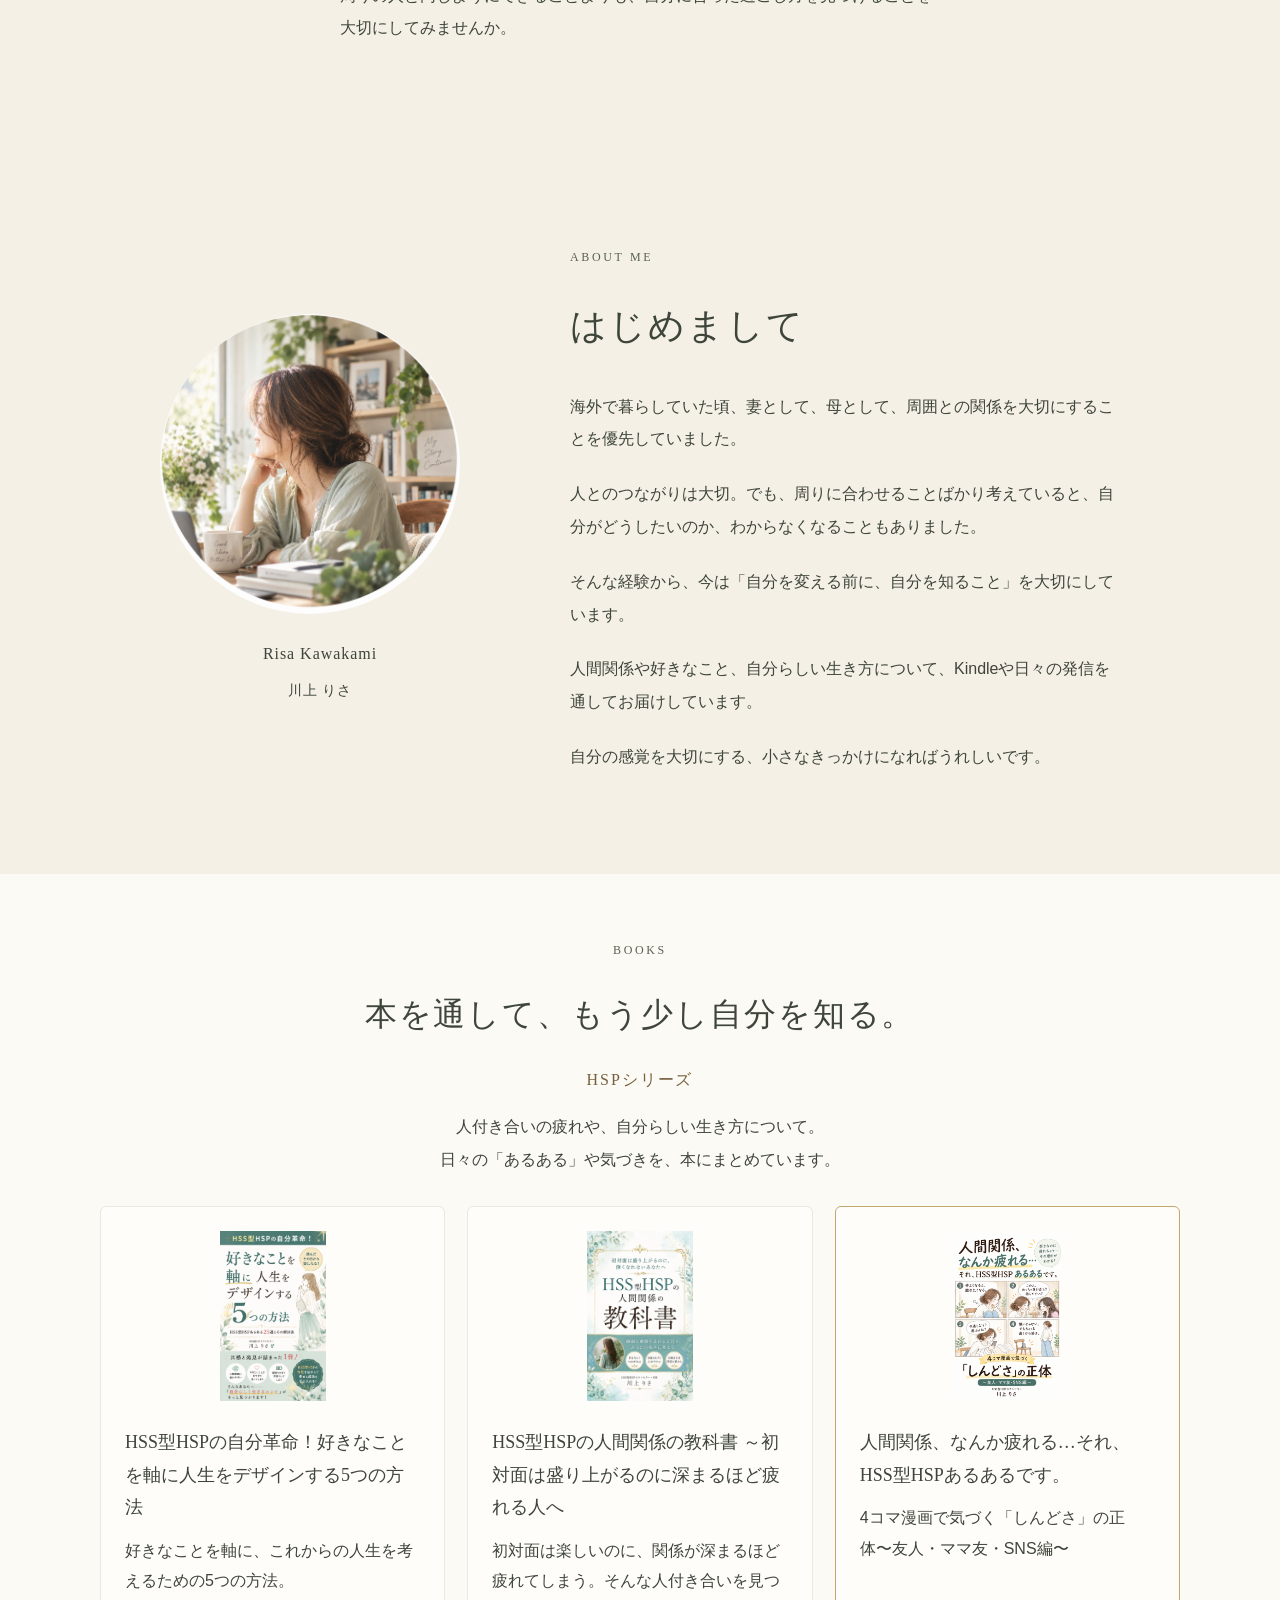
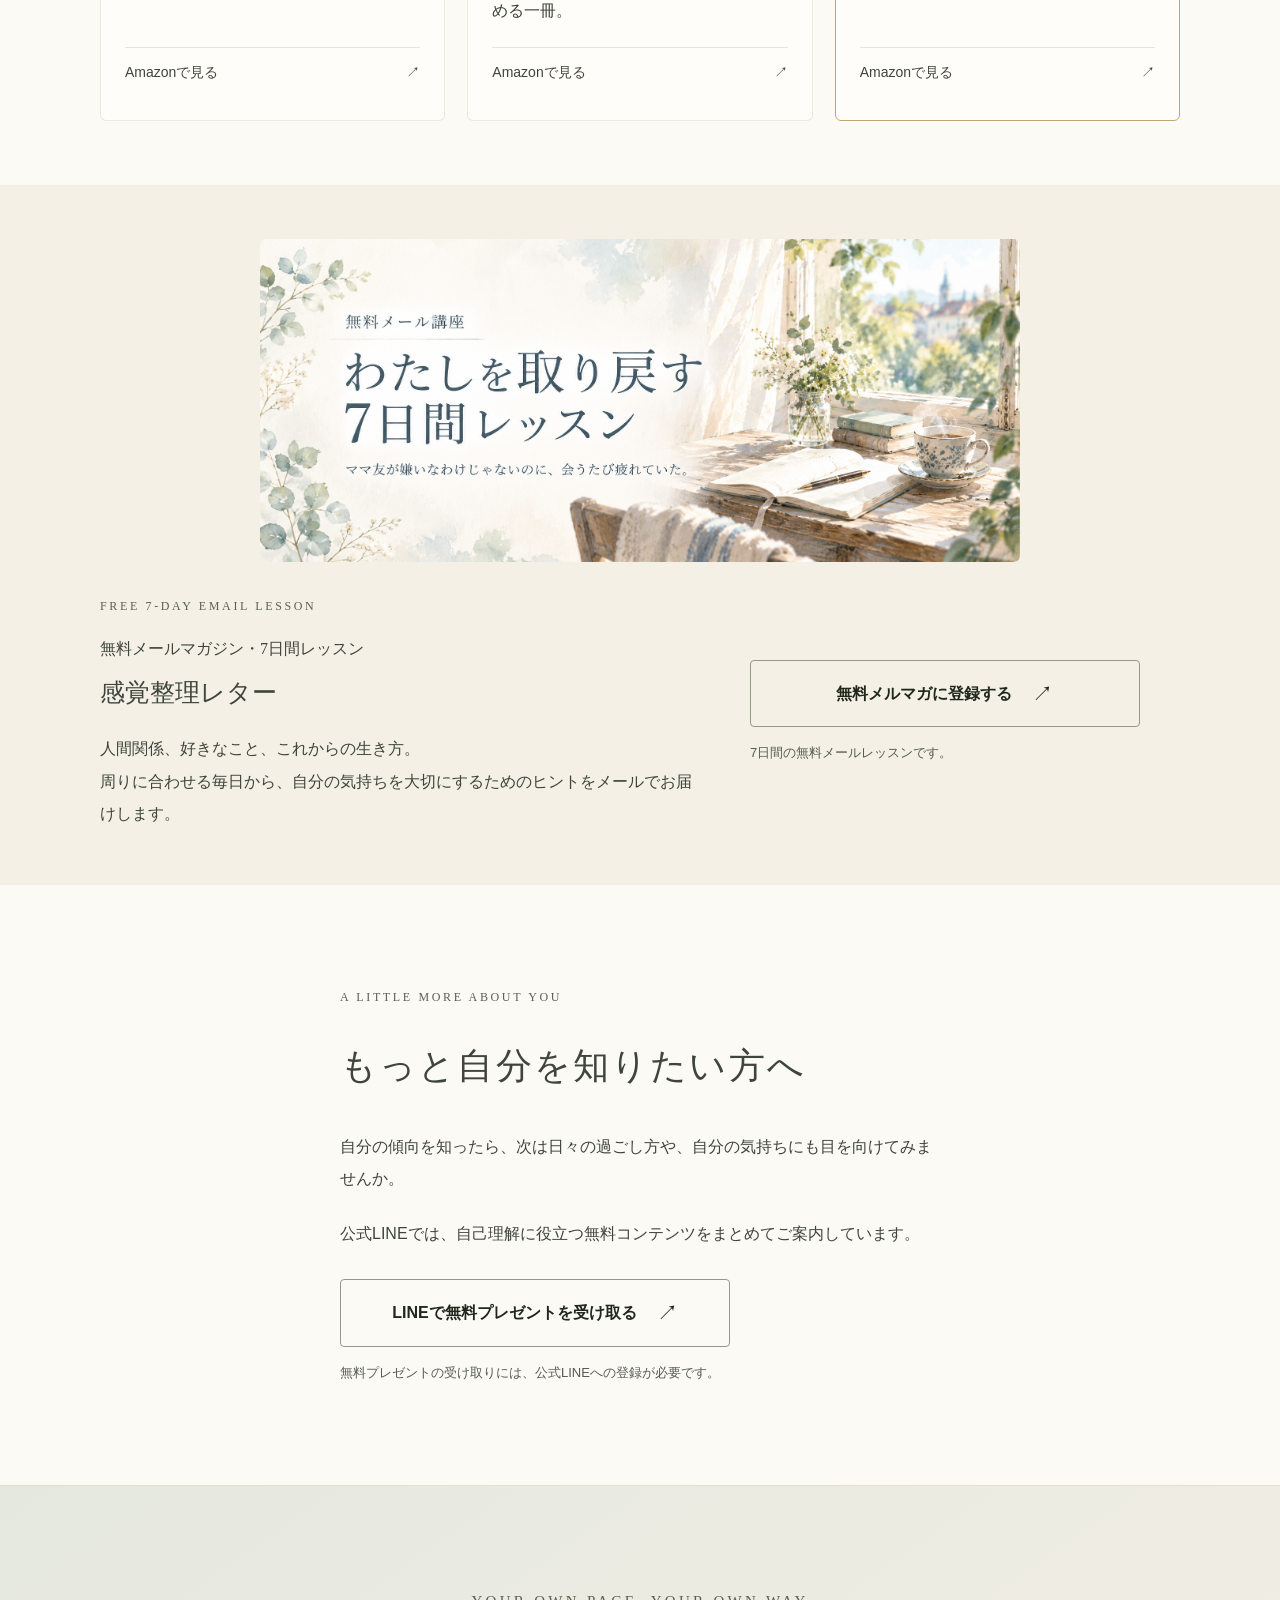
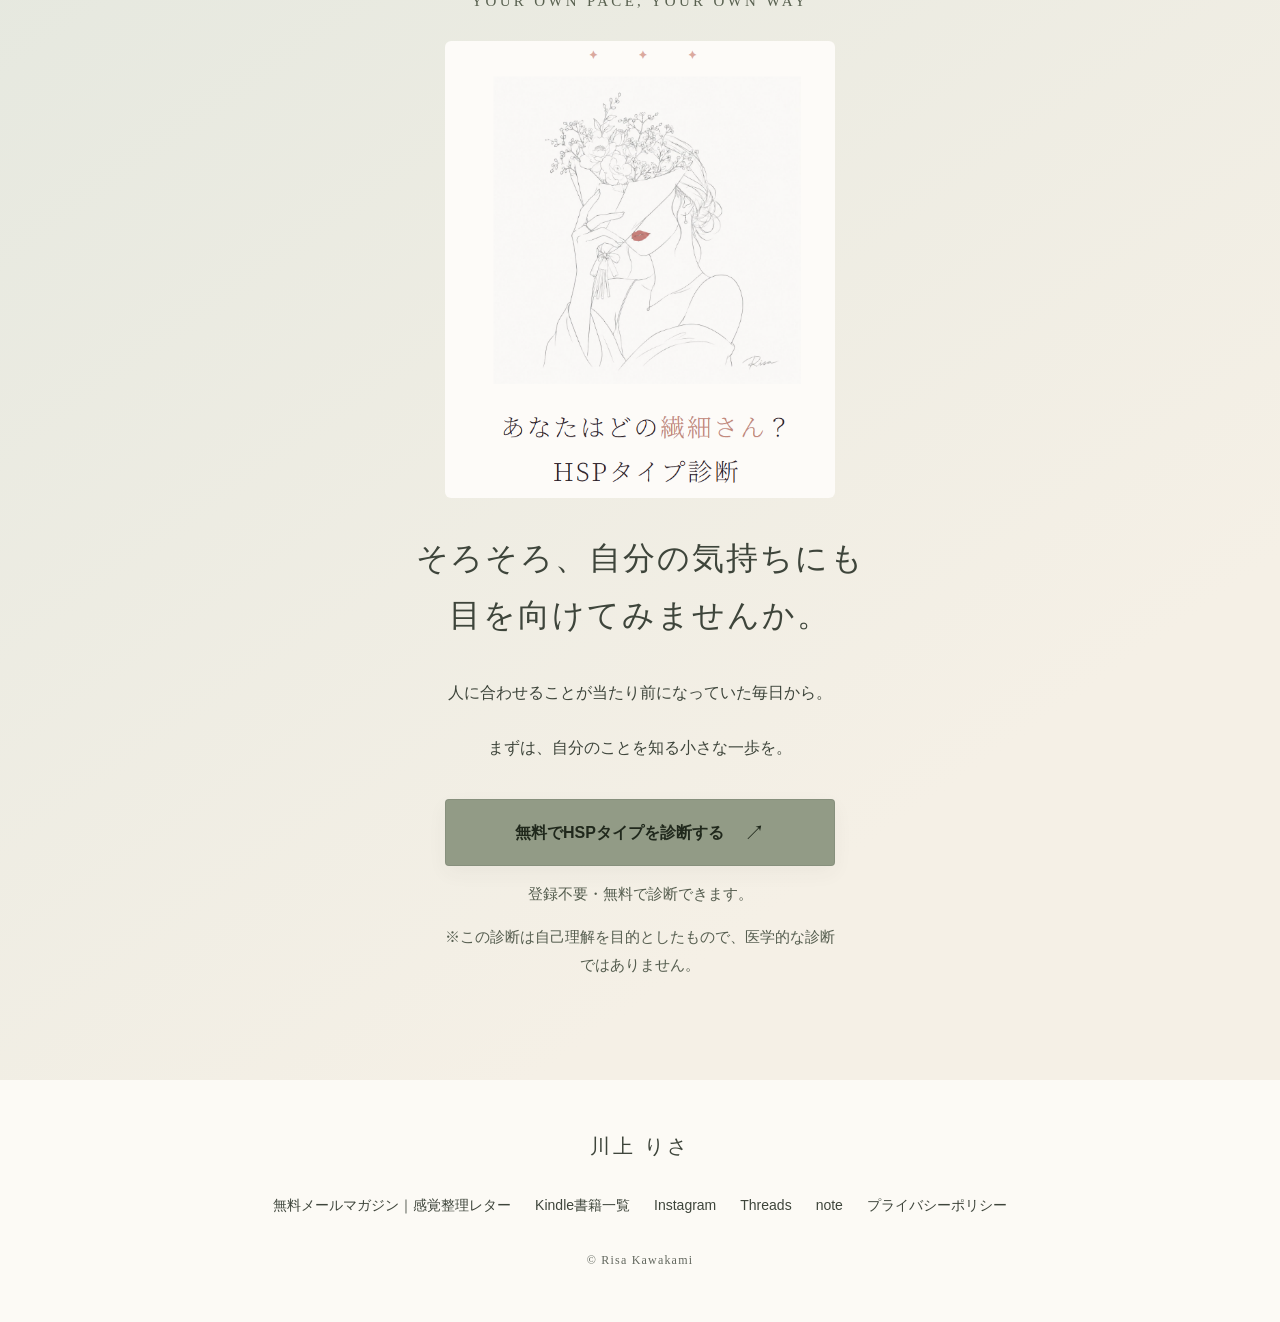
==== commit 296a46a4: "Remove direct gift library link from homepage" ====
--- a/index.html
+++ b/index.html
@@ -136,7 +136,6 @@
 <p>公式LINEでは、自己理解に役立つ無料コンテンツをまとめてご案内しています。</p>
 <a class="cta cta-secondary" href="https://lin.ee/txWtYjyz" target="_blank" rel="noopener">LINEで無料プレゼントを受け取る<span aria-hidden="true">↗</span></a>
 <p class="note">無料プレゼントの受け取りには、公式LINEへの登録が必要です。</p>
-<a class="text-link" href="https://risa-hsp.github.io/profile/present/">登録済みの方：無料プレゼントページへ <span aria-hidden="true">↗</span></a>
 </div>
 </section>
 <section class="section closing">
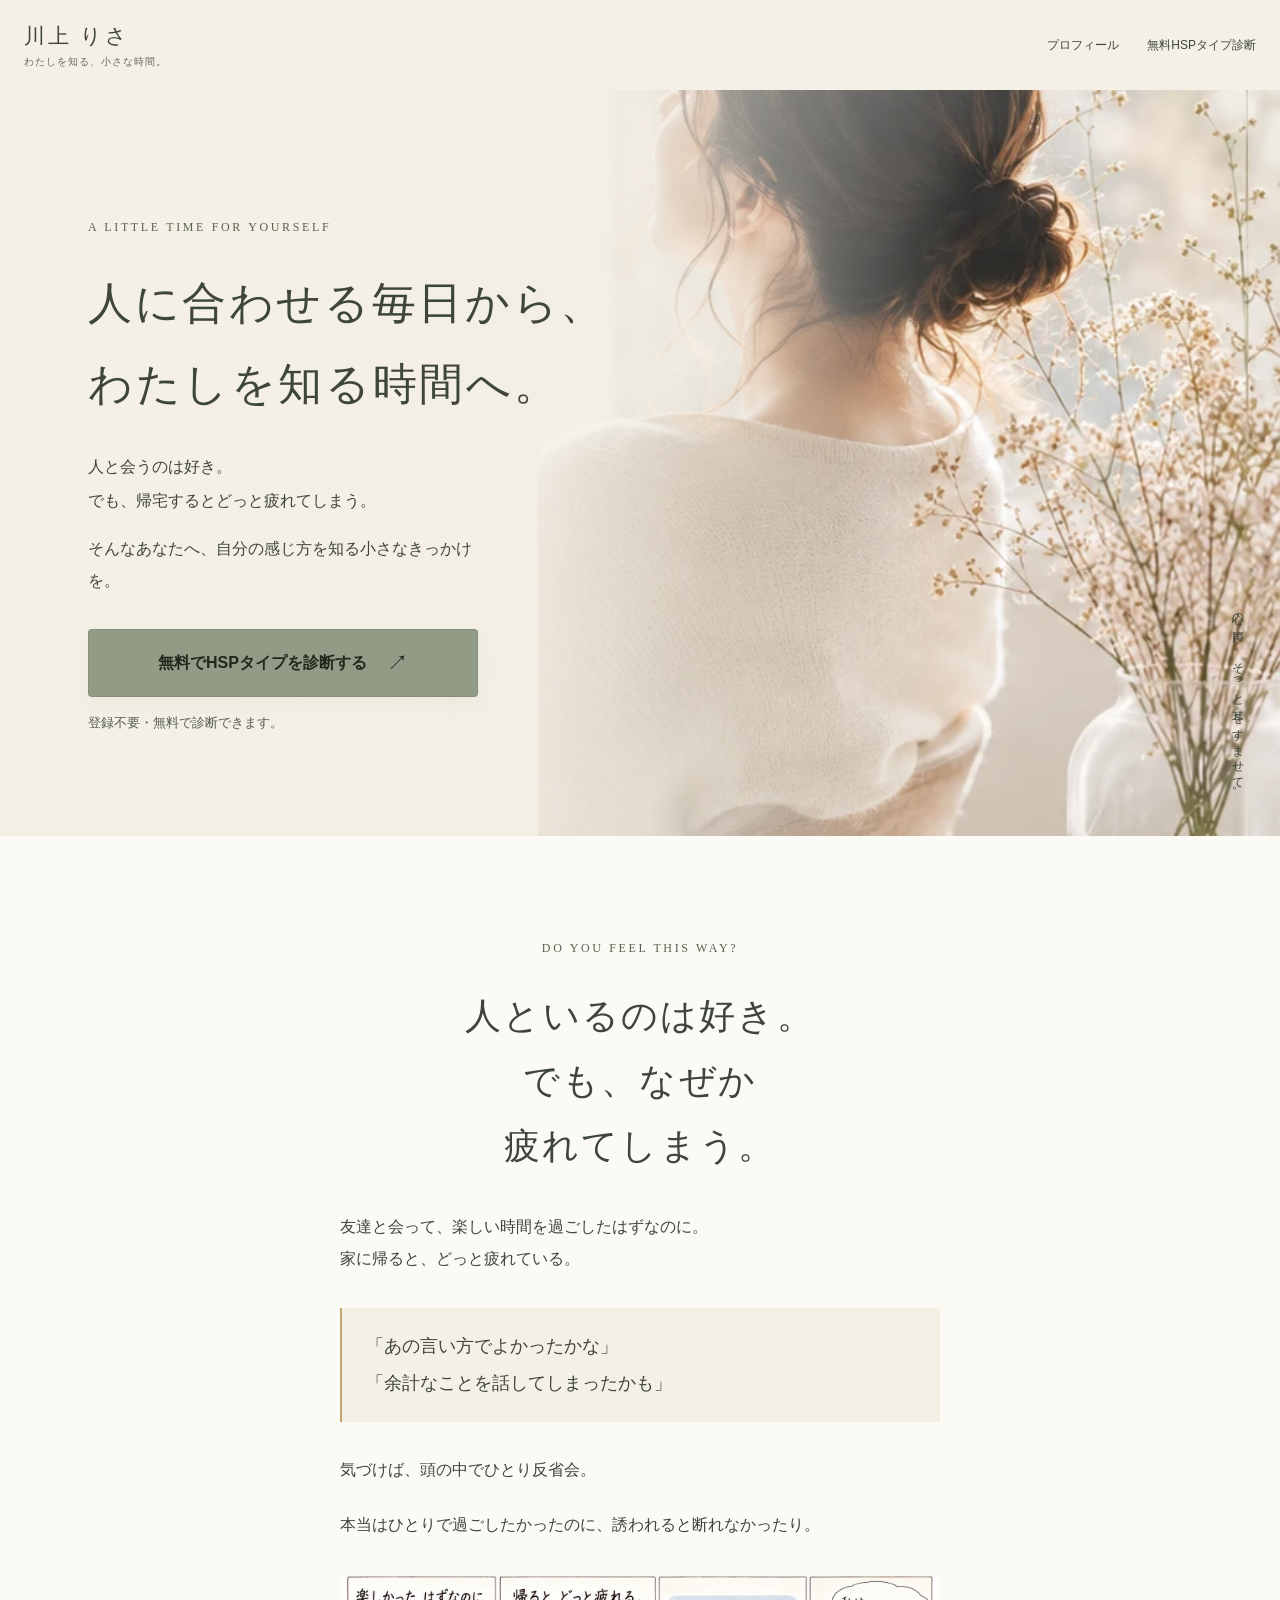
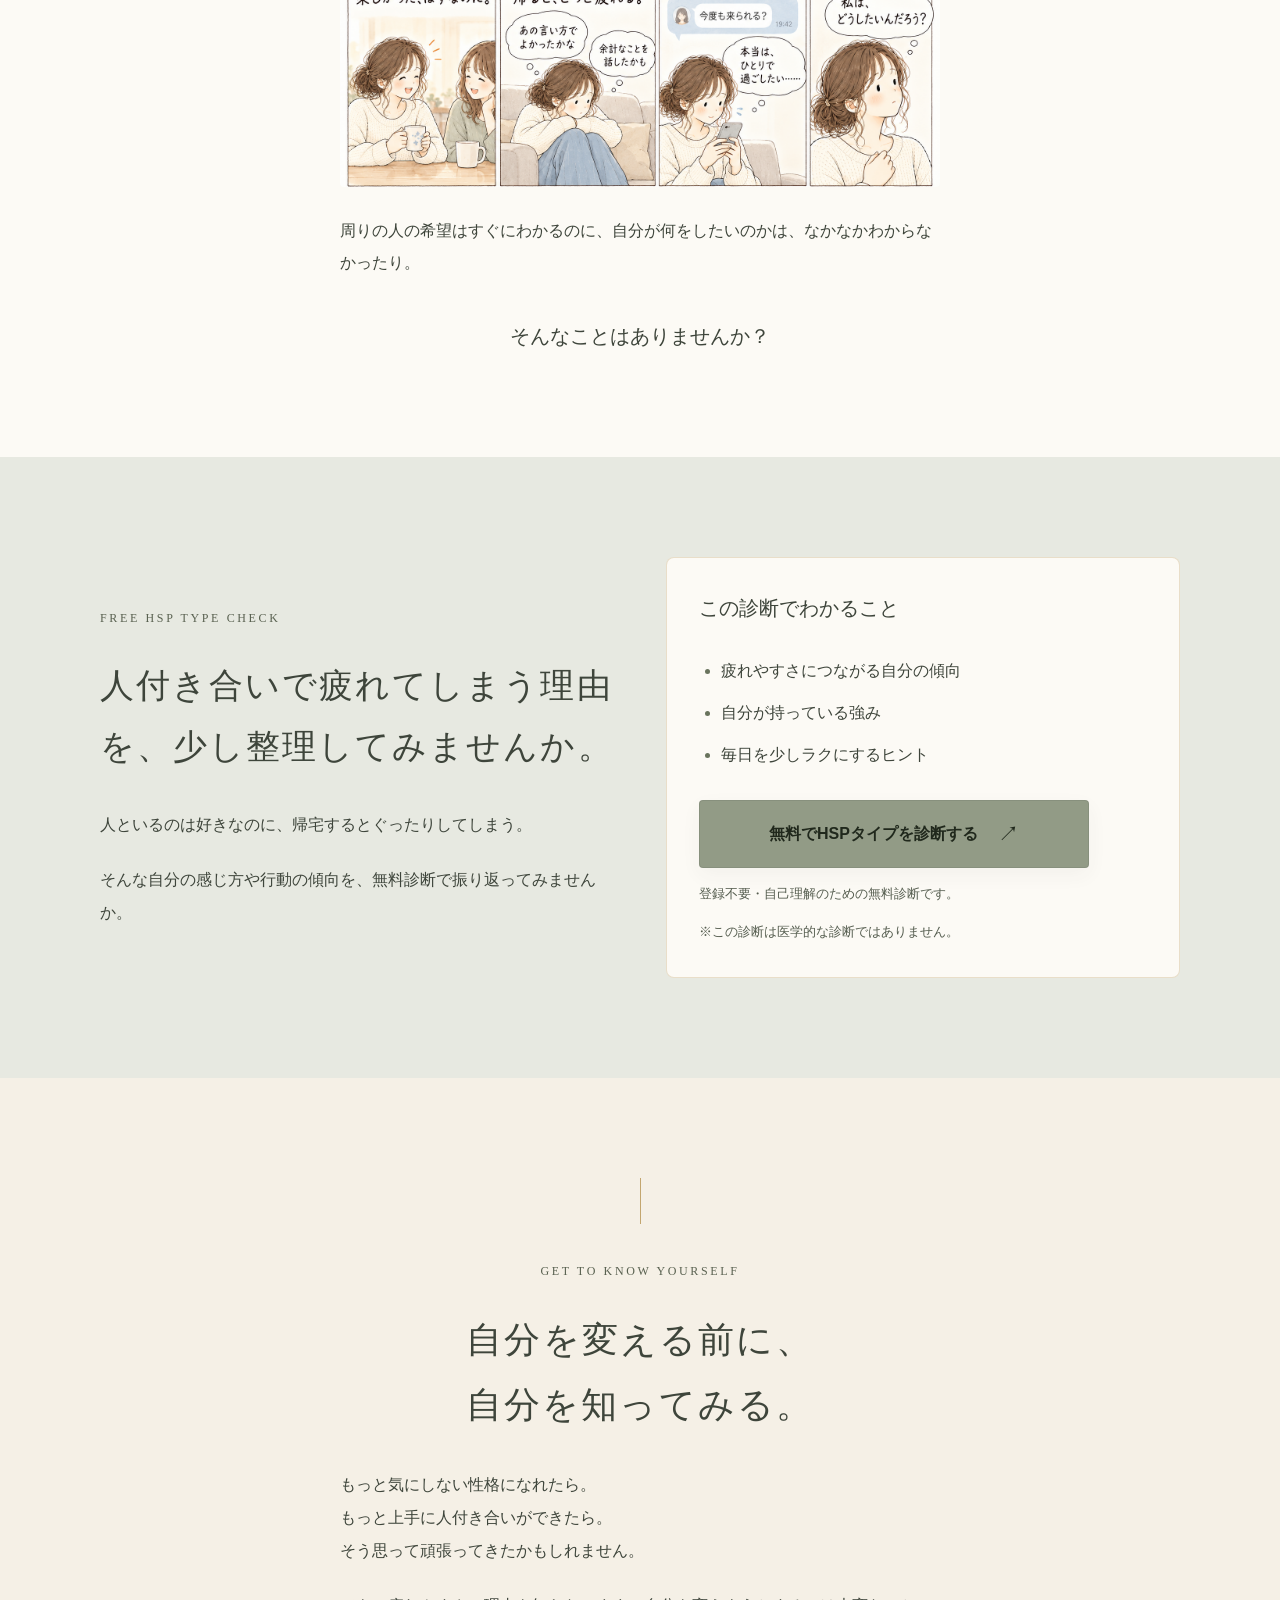
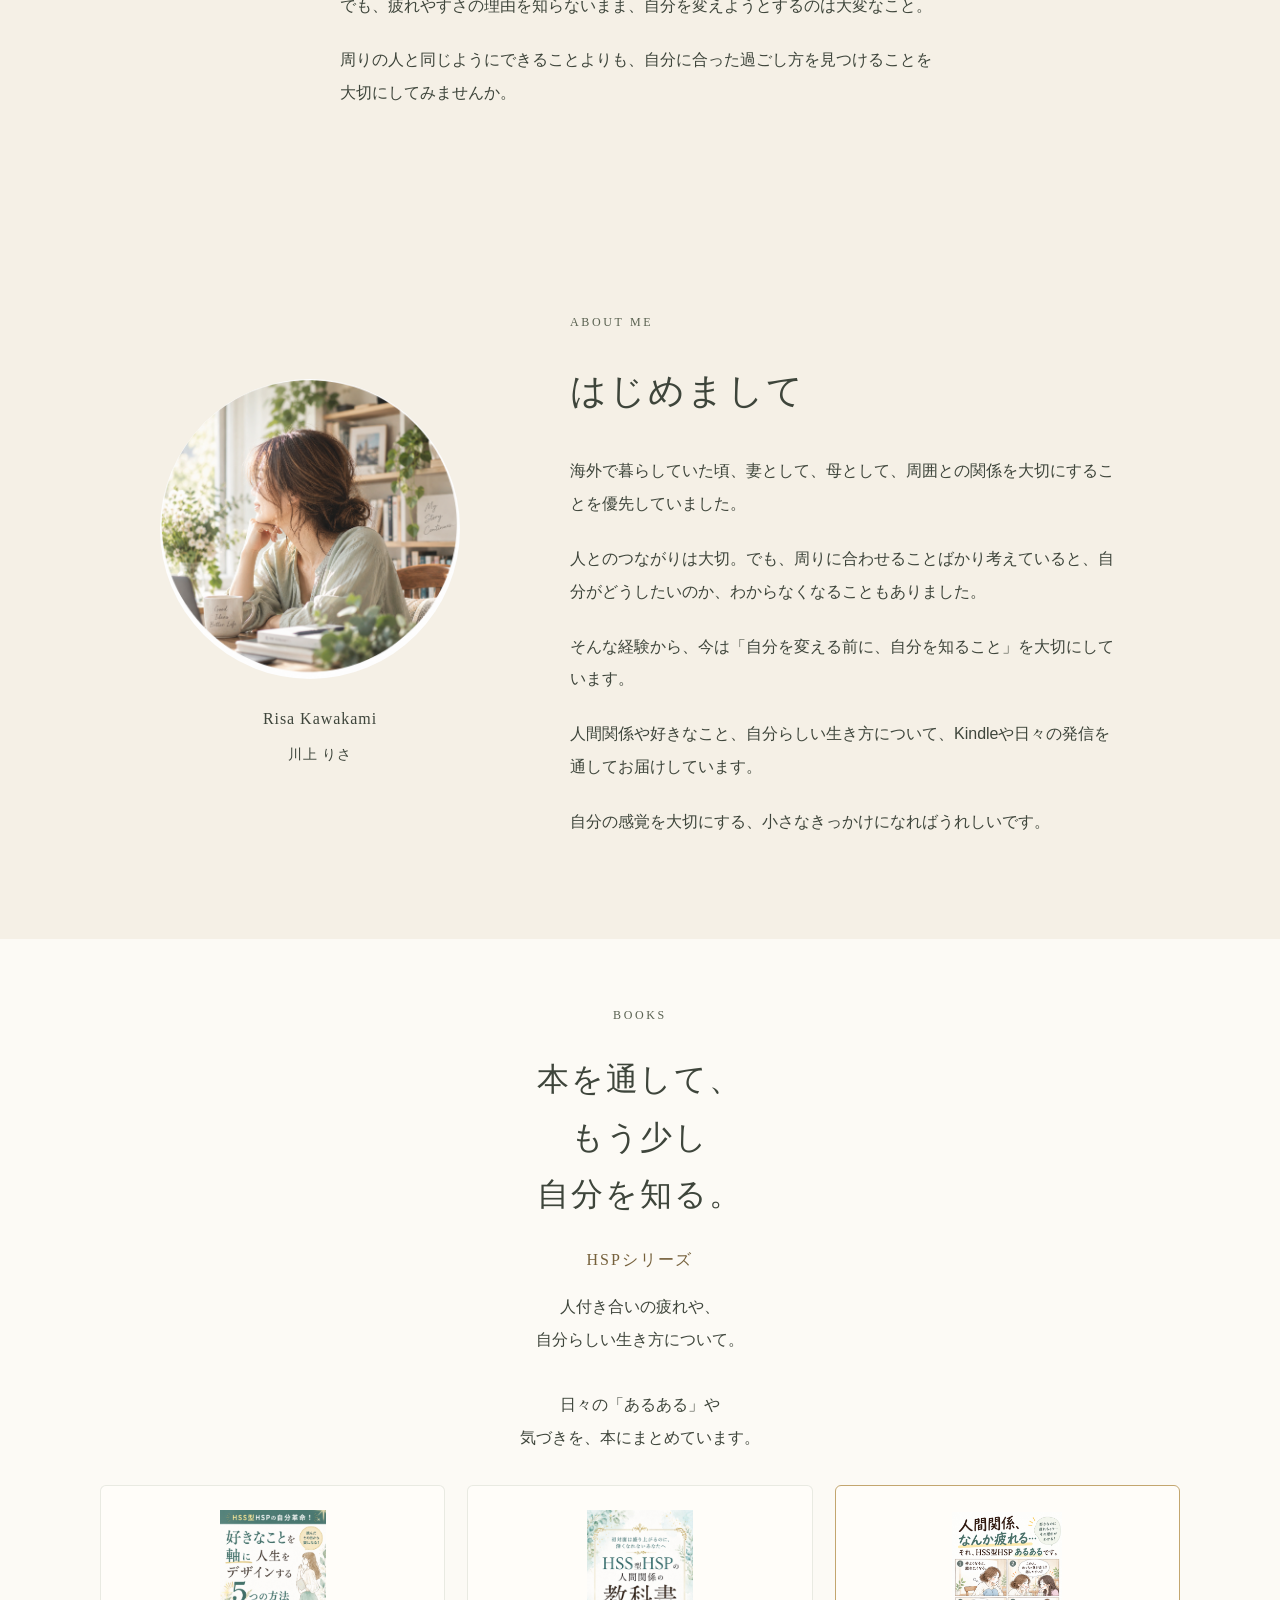
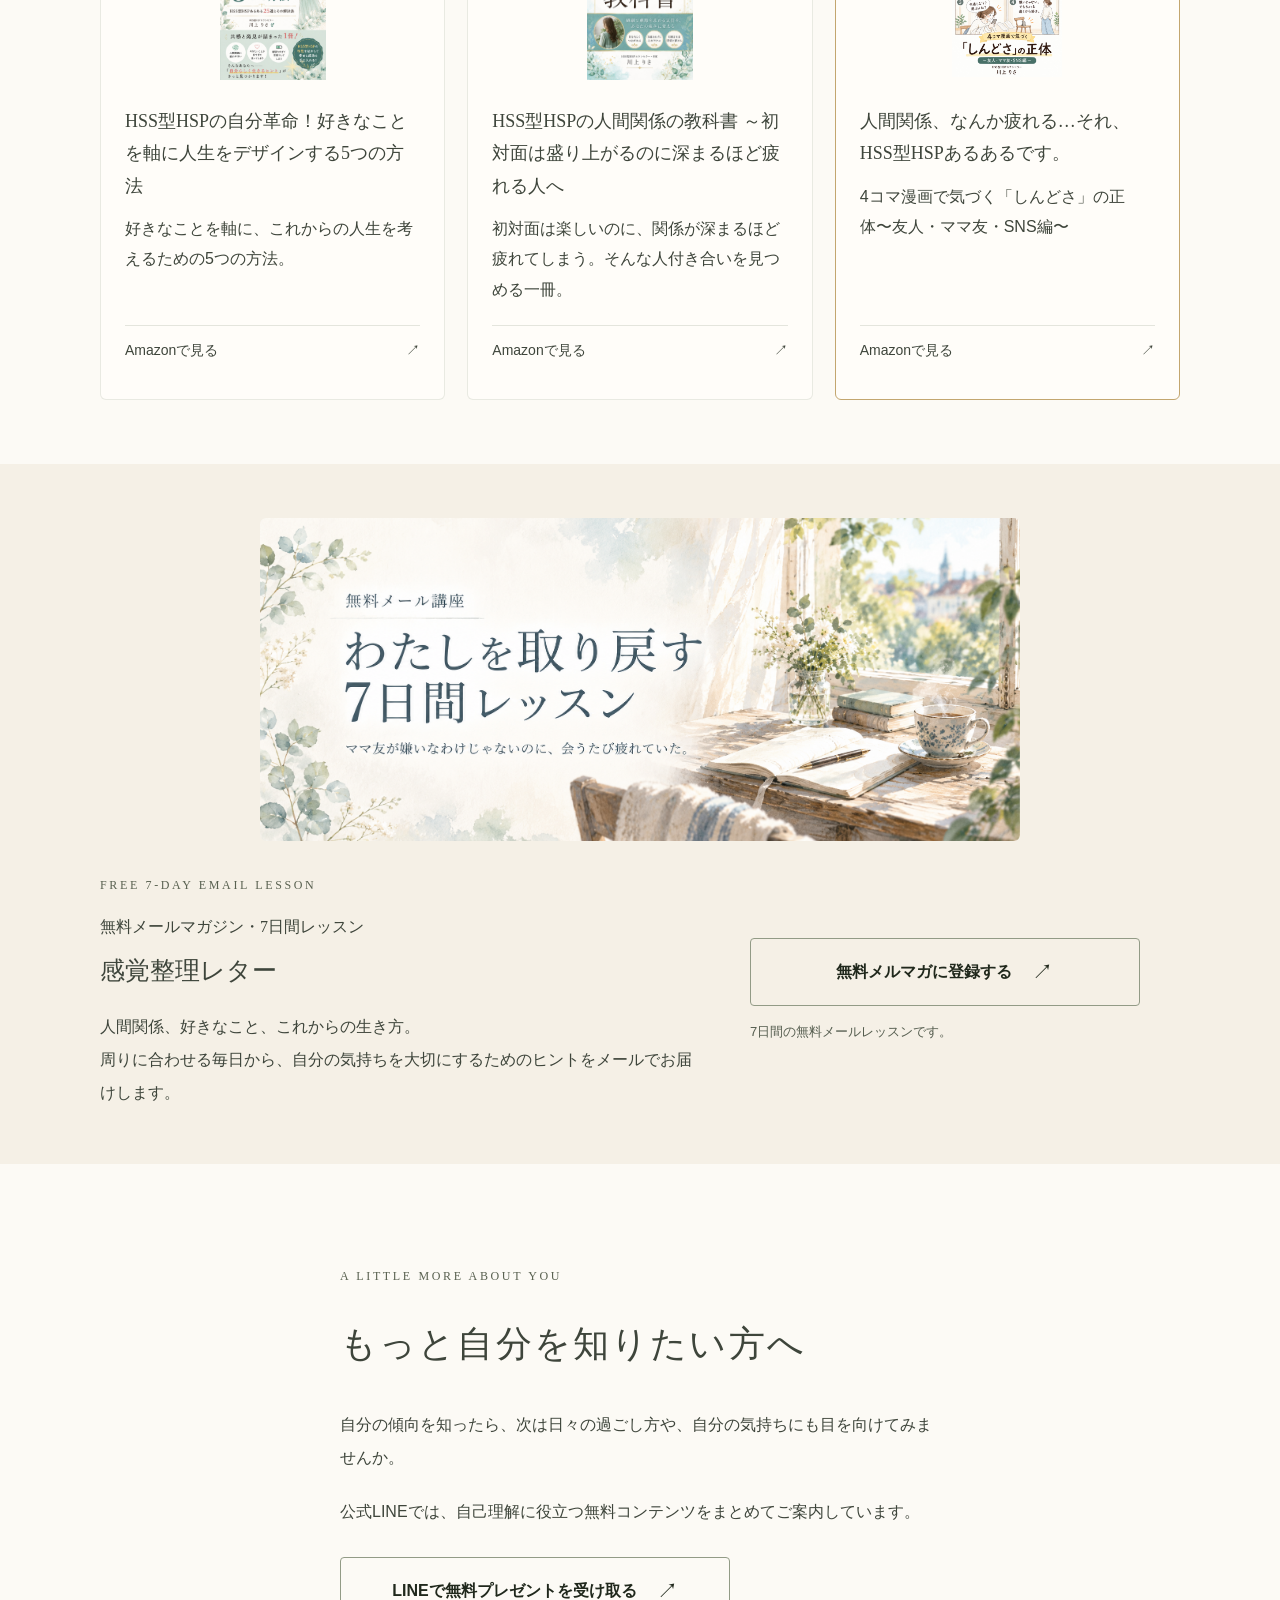
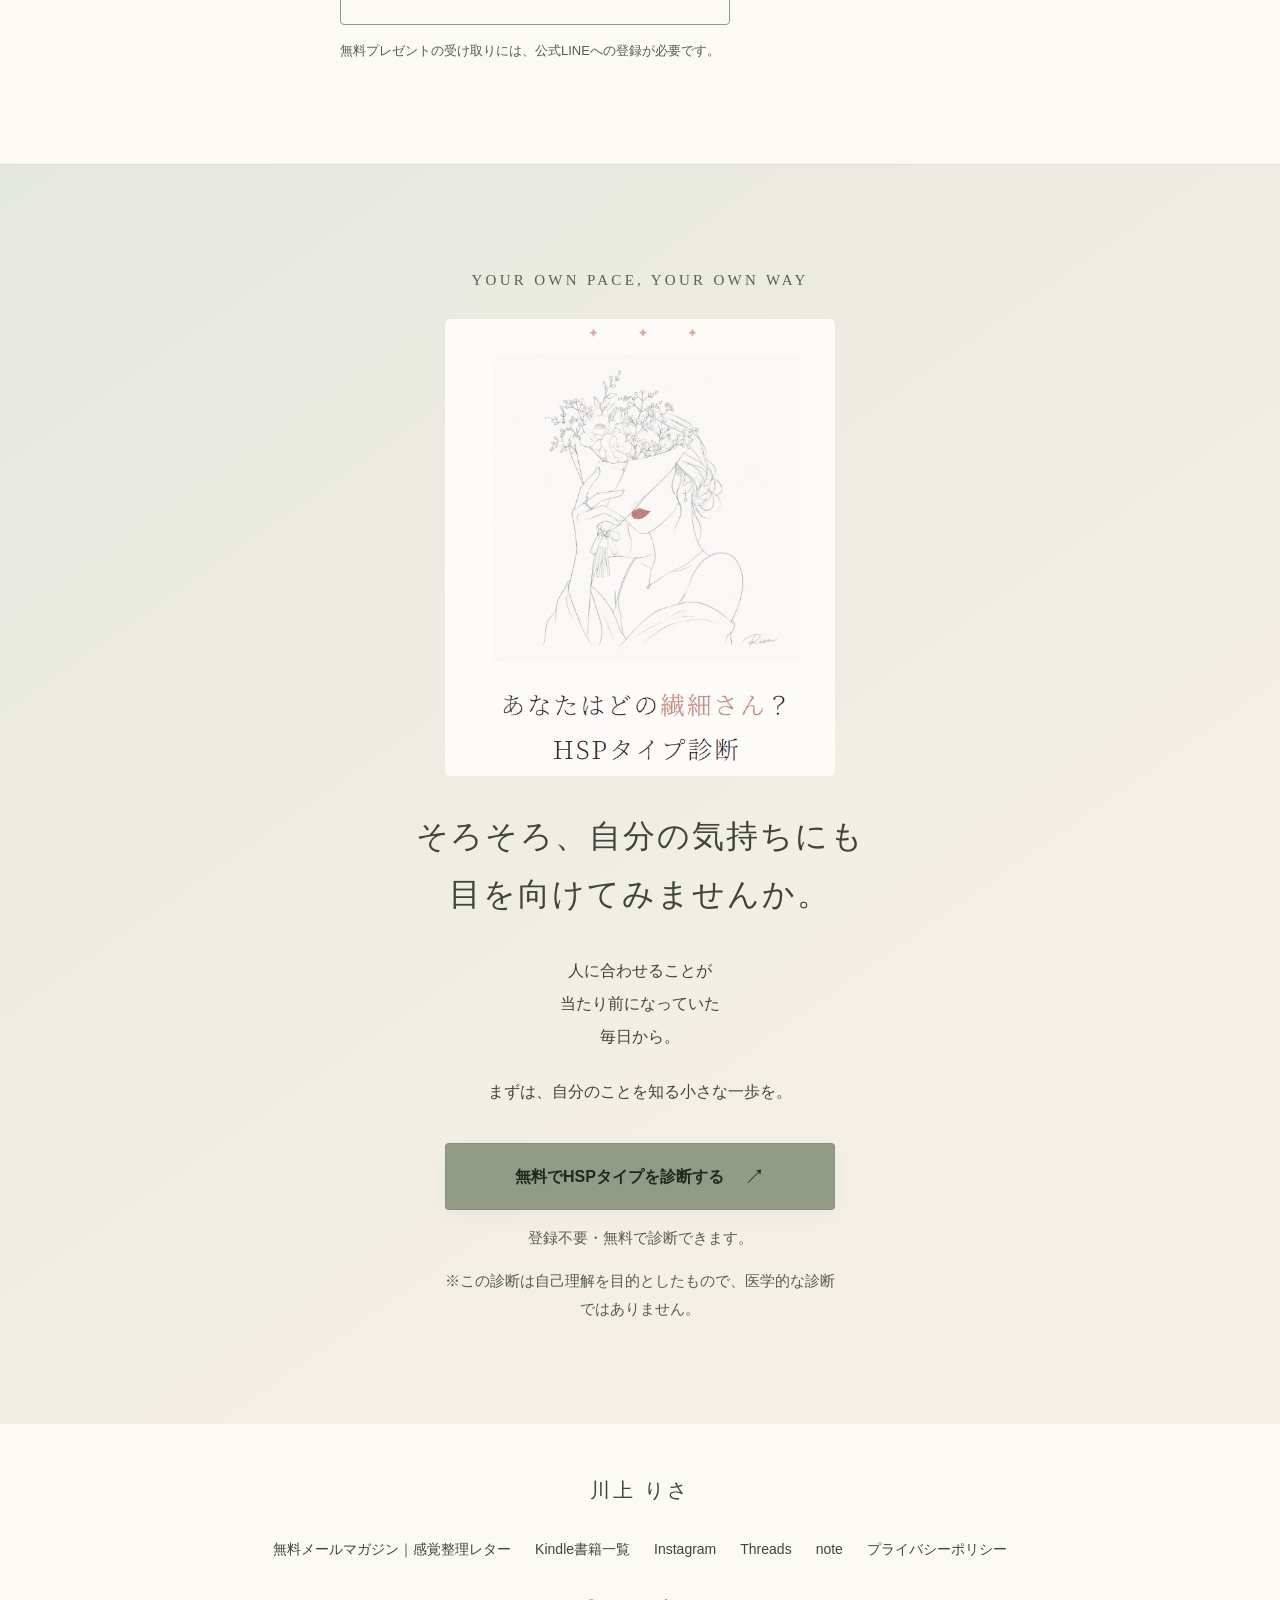
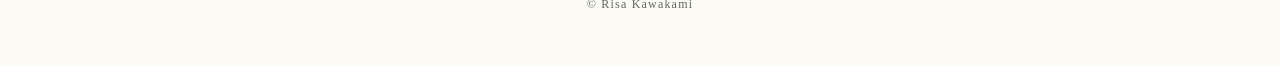
==== commit ed1b8354: "Add requested line breaks without changing text" ====
--- a/index.html
+++ b/index.html
@@ -44,7 +44,7 @@
 <section class="section empathy">
 <div class="reading">
 <p class="eyebrow">DO YOU FEEL THIS WAY?</p>
-<h2>人といるのは好き。<br>でも、なぜか疲れてしまう。</h2>
+<h2>人といるのは好き。<br>でも、なぜか<br>疲れてしまう。</h2>
 <p>友達と会って、楽しい時間を過ごしたはずなのに。<br>家に帰ると、どっと疲れている。</p>
 <blockquote>「あの言い方でよかったかな」<br>「余計なことを話してしまったかも」</blockquote>
 <p>気づけば、頭の中でひとり反省会。</p>
@@ -98,9 +98,9 @@
 <section class="section books" id="books">
 <div class="container">
 <p class="eyebrow">BOOKS</p>
-<h2>本を通して、もう少し自分を知る。</h2>
+<h2>本を通して、<br>もう少し<br>自分を知る。</h2>
 <p class="series-label">HSPシリーズ</p>
-<p class="section-lead">人付き合いの疲れや、自分らしい生き方について。<br>日々の「あるある」や気づきを、本にまとめています。</p>
+<p class="section-lead">人付き合いの疲れや、<br>自分らしい生き方について。<br><br>日々の「あるある」や<br>気づきを、本にまとめています。</p>
 <!-- ご本人がアップロードした表紙を、正式書名・ASINの順に配置。 -->
 <div class="book-grid">
 <article class="book-card" data-asin="B0DTSF2G6L">
@@ -143,7 +143,7 @@
 <p class="eyebrow">YOUR OWN PACE, YOUR OWN WAY</p>
 <a class="diagnosis-art-link" href="https://risa-hsp-shindan.vercel.app/" target="_blank" rel="noopener" aria-label="無料HSPタイプ診断を新しいタブで開く"><img class="diagnosis-art" src="images/%E3%82%B9%E3%82%AF%E3%83%AA%E3%83%BC%E3%83%B3%E3%82%B7%E3%83%A7%E3%83%83%E3%83%88%202026-10-26%20160124.png" width="571" height="669" alt="あなたはどの繊細さん？ HSPタイプ診断" loading="lazy"></a>
 <h2>そろそろ、自分の気持ちにも<br>目を向けてみませんか。</h2>
-<p>人に合わせることが当たり前になっていた毎日から。</p>
+<p>人に合わせることが<br>当たり前になっていた<br>毎日から。</p>
 <p>まずは、自分のことを知る小さな一歩を。</p>
 <a class="cta" href="https://risa-hsp-shindan.vercel.app/" target="_blank" rel="noopener">無料でHSPタイプを診断する<span aria-hidden="true">↗</span>
 </a>
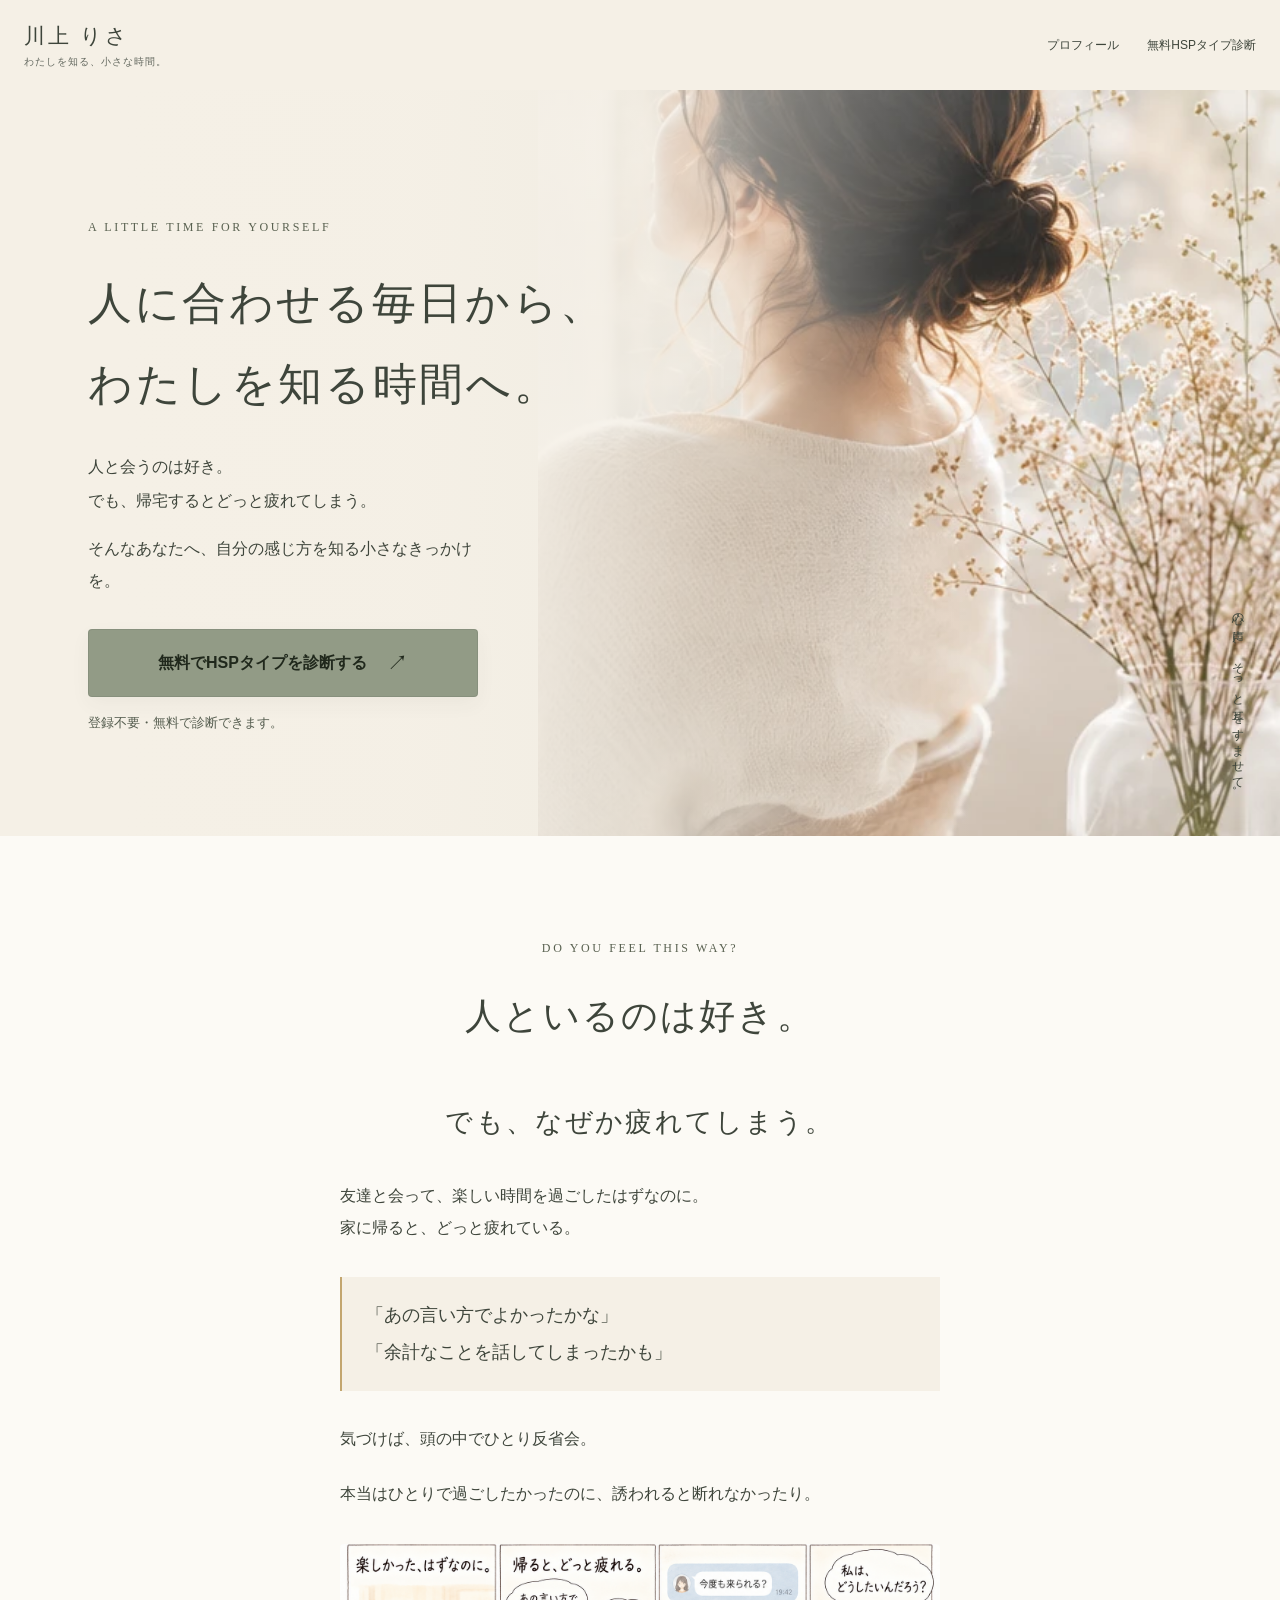
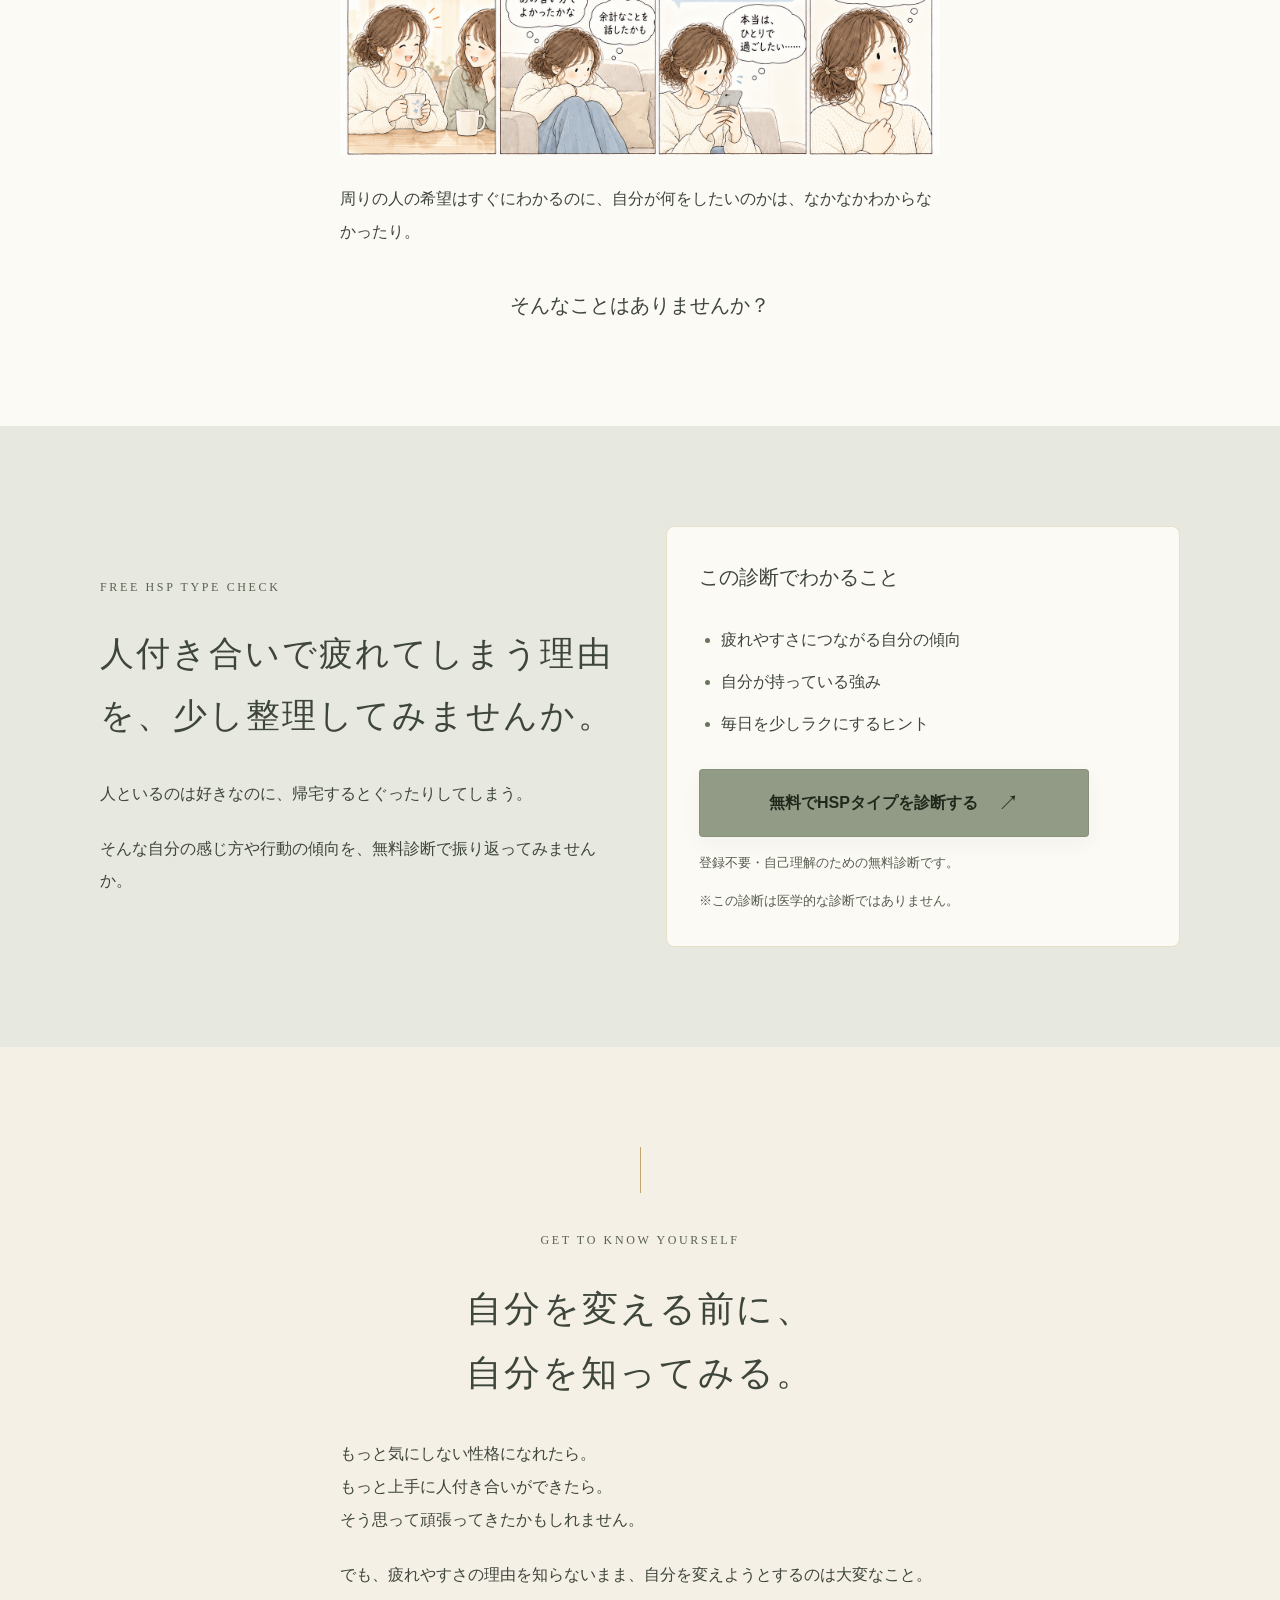
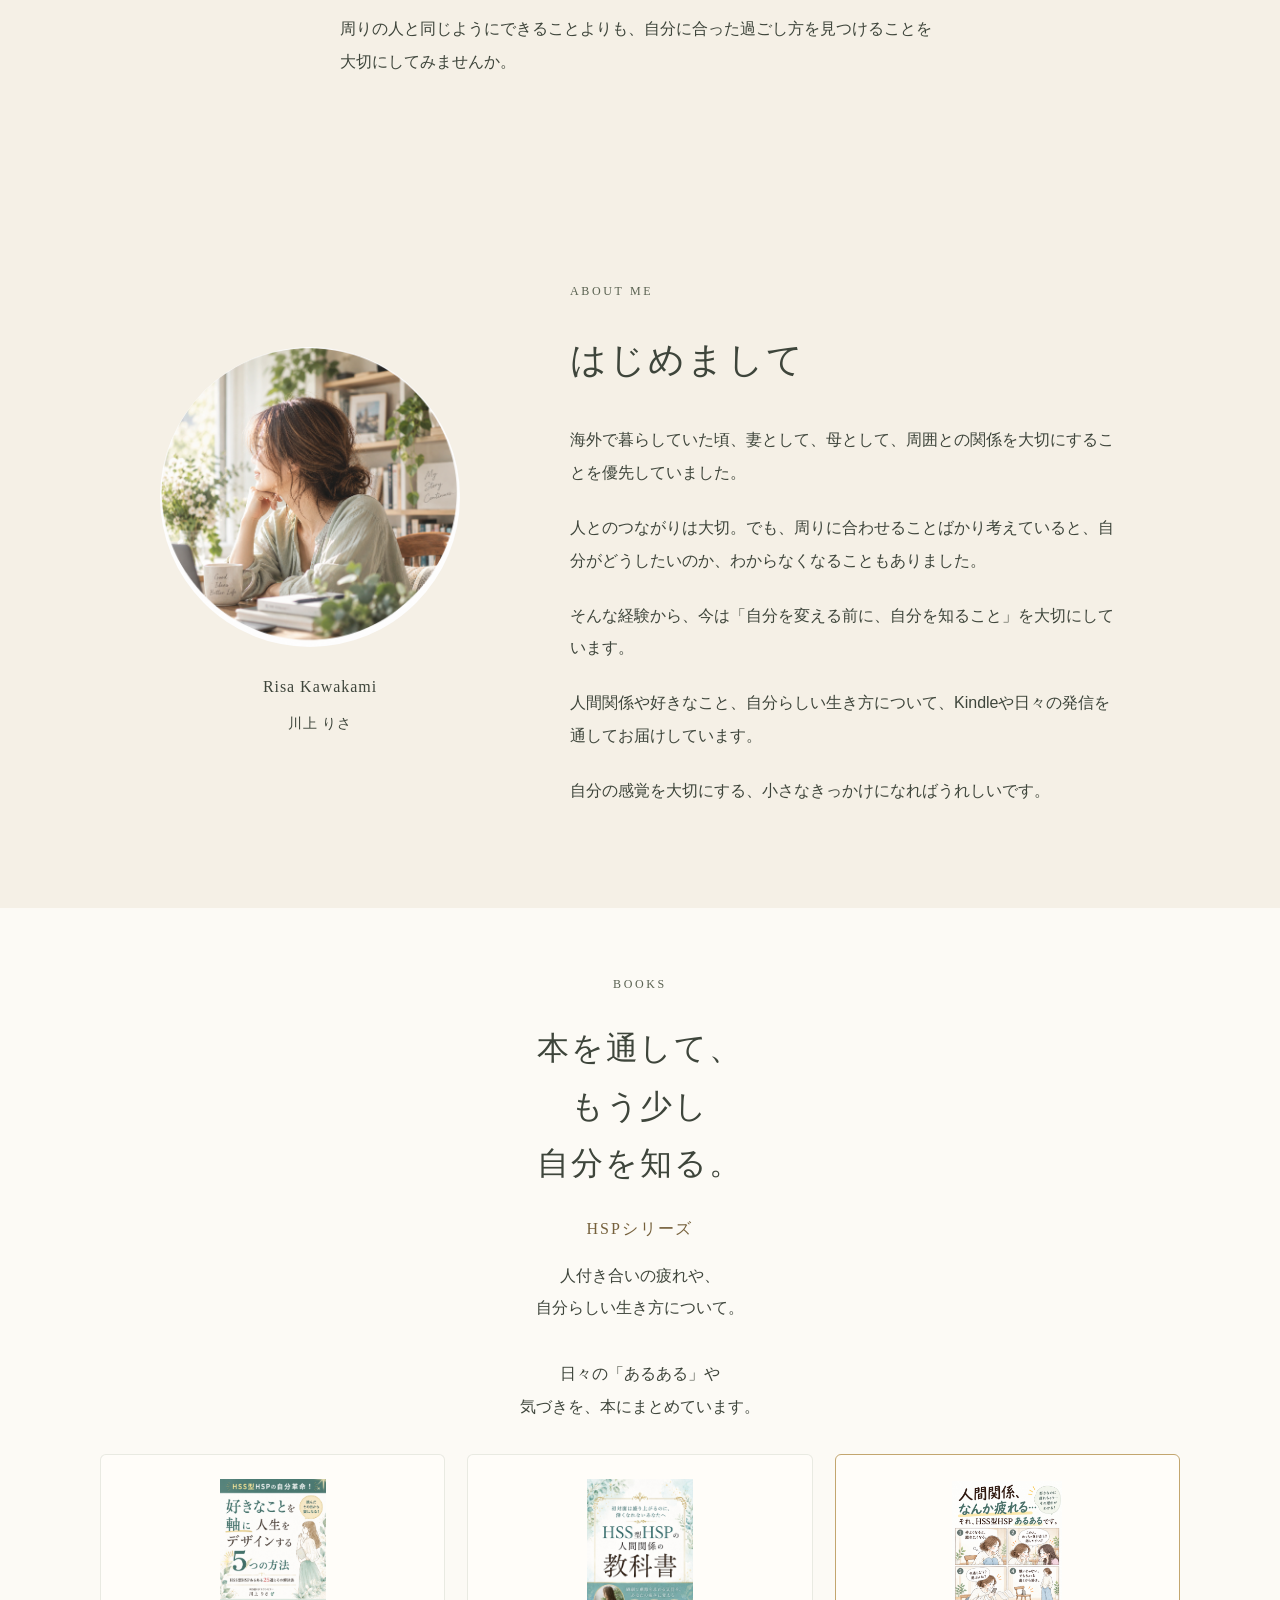
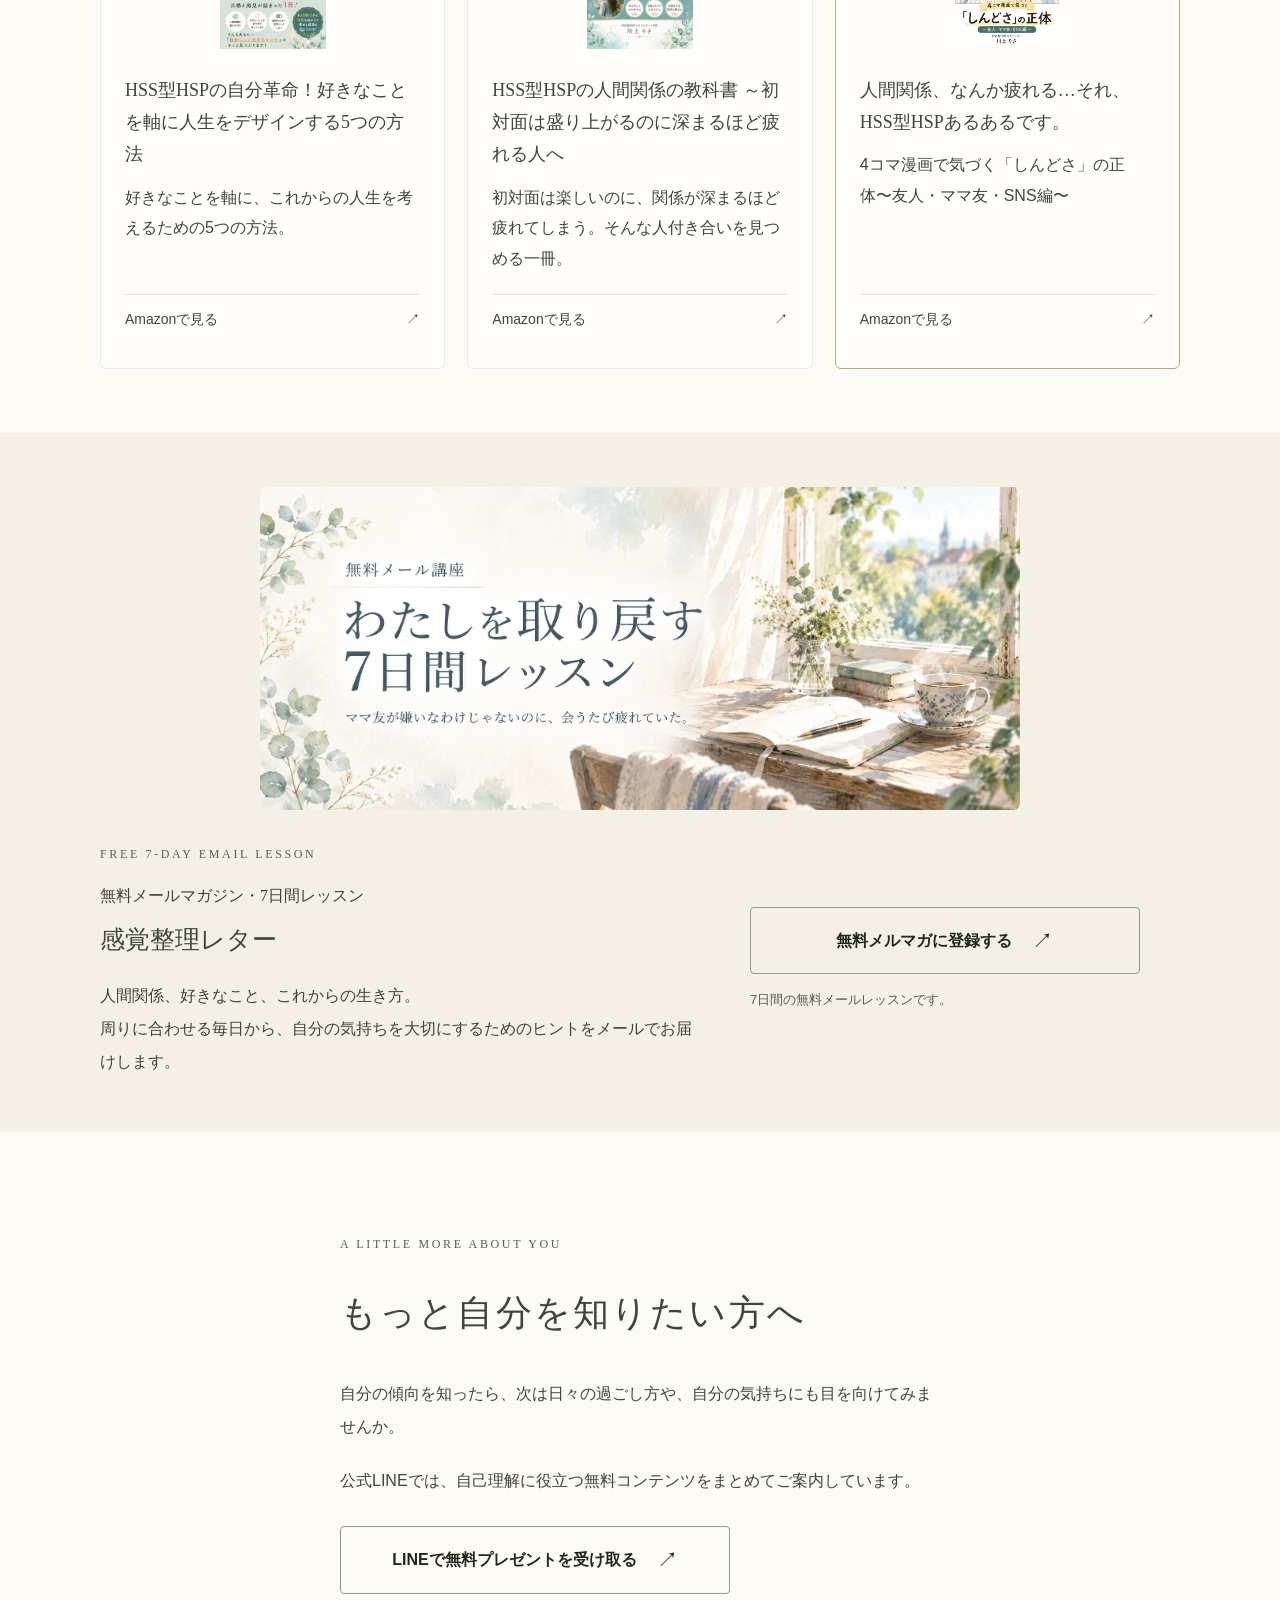
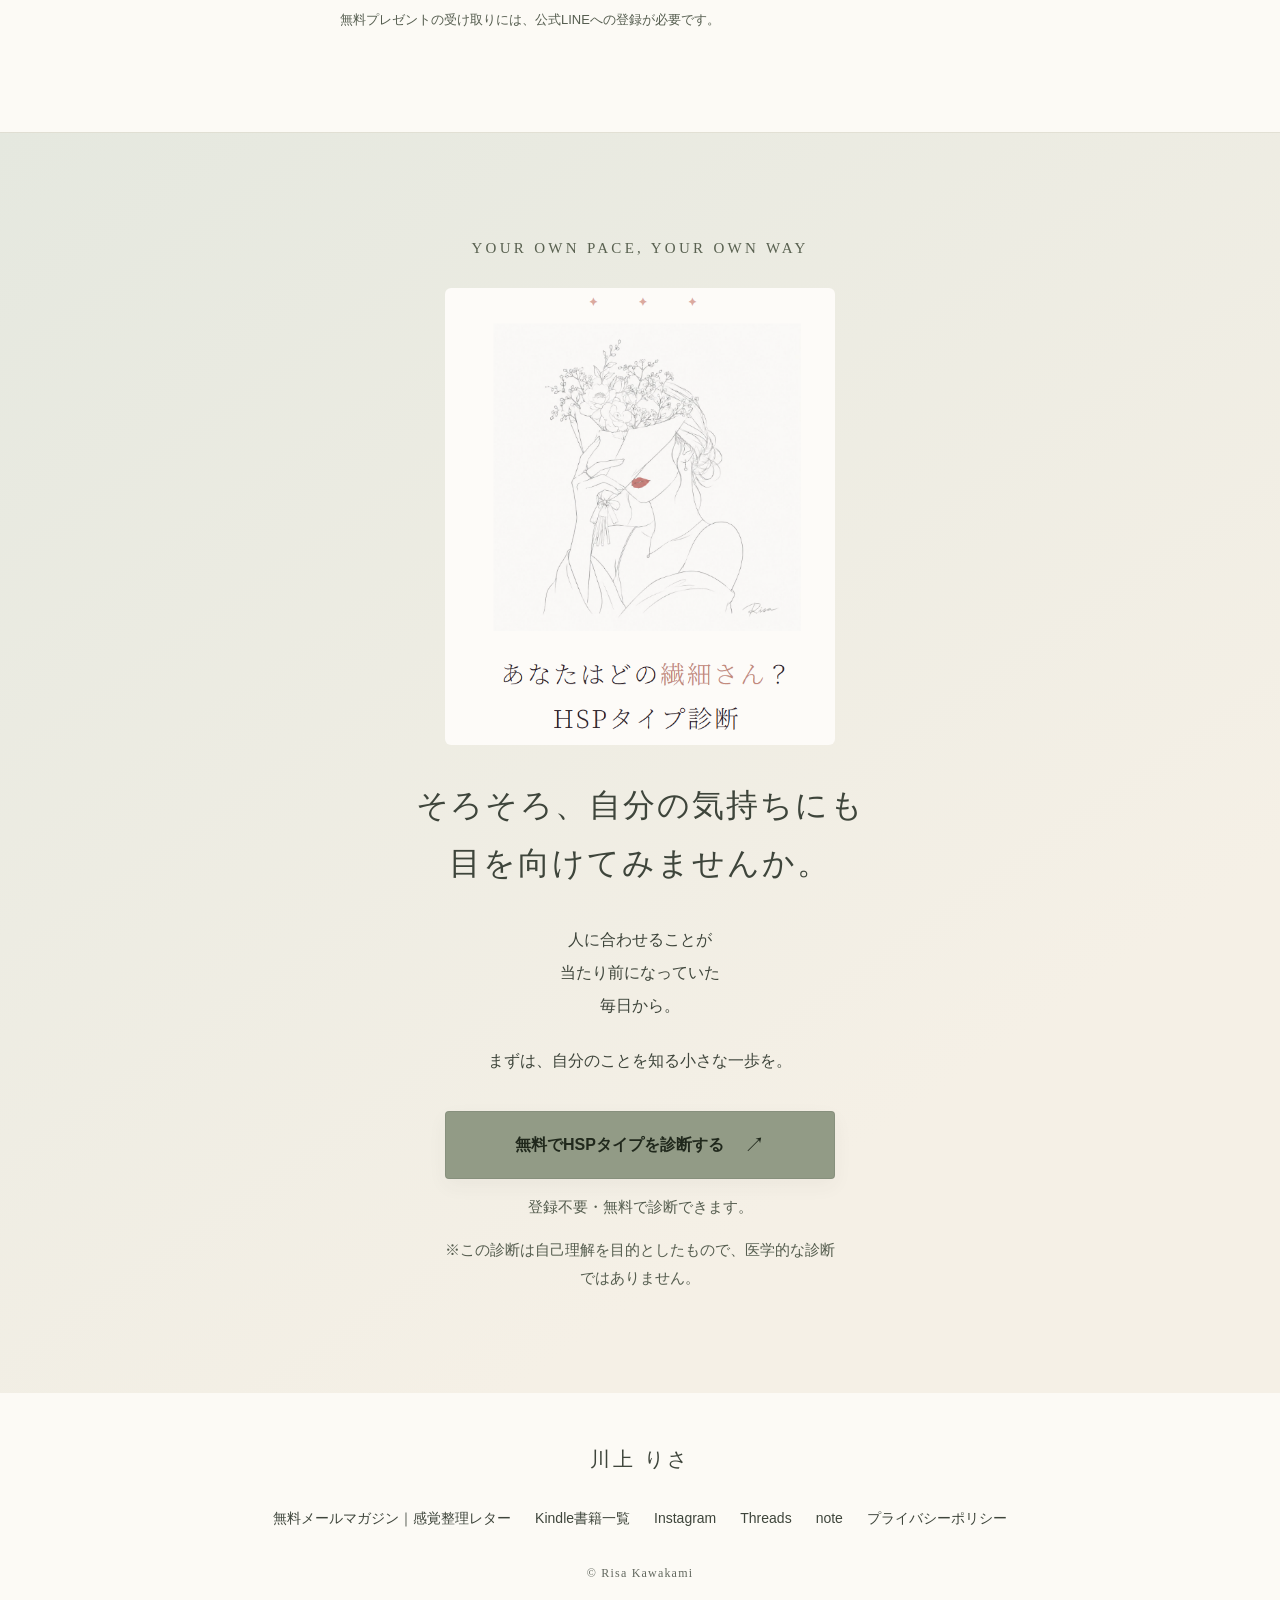
==== commit 7bcb099e: "Space empathy heading and reduce second-line type size" ====
--- a/index.html
+++ b/index.html
@@ -44,7 +44,7 @@
 <section class="section empathy">
 <div class="reading">
 <p class="eyebrow">DO YOU FEEL THIS WAY?</p>
-<h2>人といるのは好き。<br>でも、なぜか<br>疲れてしまう。</h2>
+<h2>人といるのは好き。<span class="empathy-subtitle">でも、なぜか疲れてしまう。</span></h2>
 <p>友達と会って、楽しい時間を過ごしたはずなのに。<br>家に帰ると、どっと疲れている。</p>
 <blockquote>「あの言い方でよかったかな」<br>「余計なことを話してしまったかも」</blockquote>
 <p>気づけば、頭の中でひとり反省会。</p>
--- a/assets/lp.css
+++ b/assets/lp.css
@@ -233,3 +233,6 @@
 .lesson-overview h3{font-size:21px}
 .supplement-title{font-size:23px}
 }
+
+/* 共感見出し：2行目のみ小さくし、間を1行分空ける。 */
+.empathy-subtitle{display:block;margin-top:1.8em;font-size:.76em;white-space:nowrap}
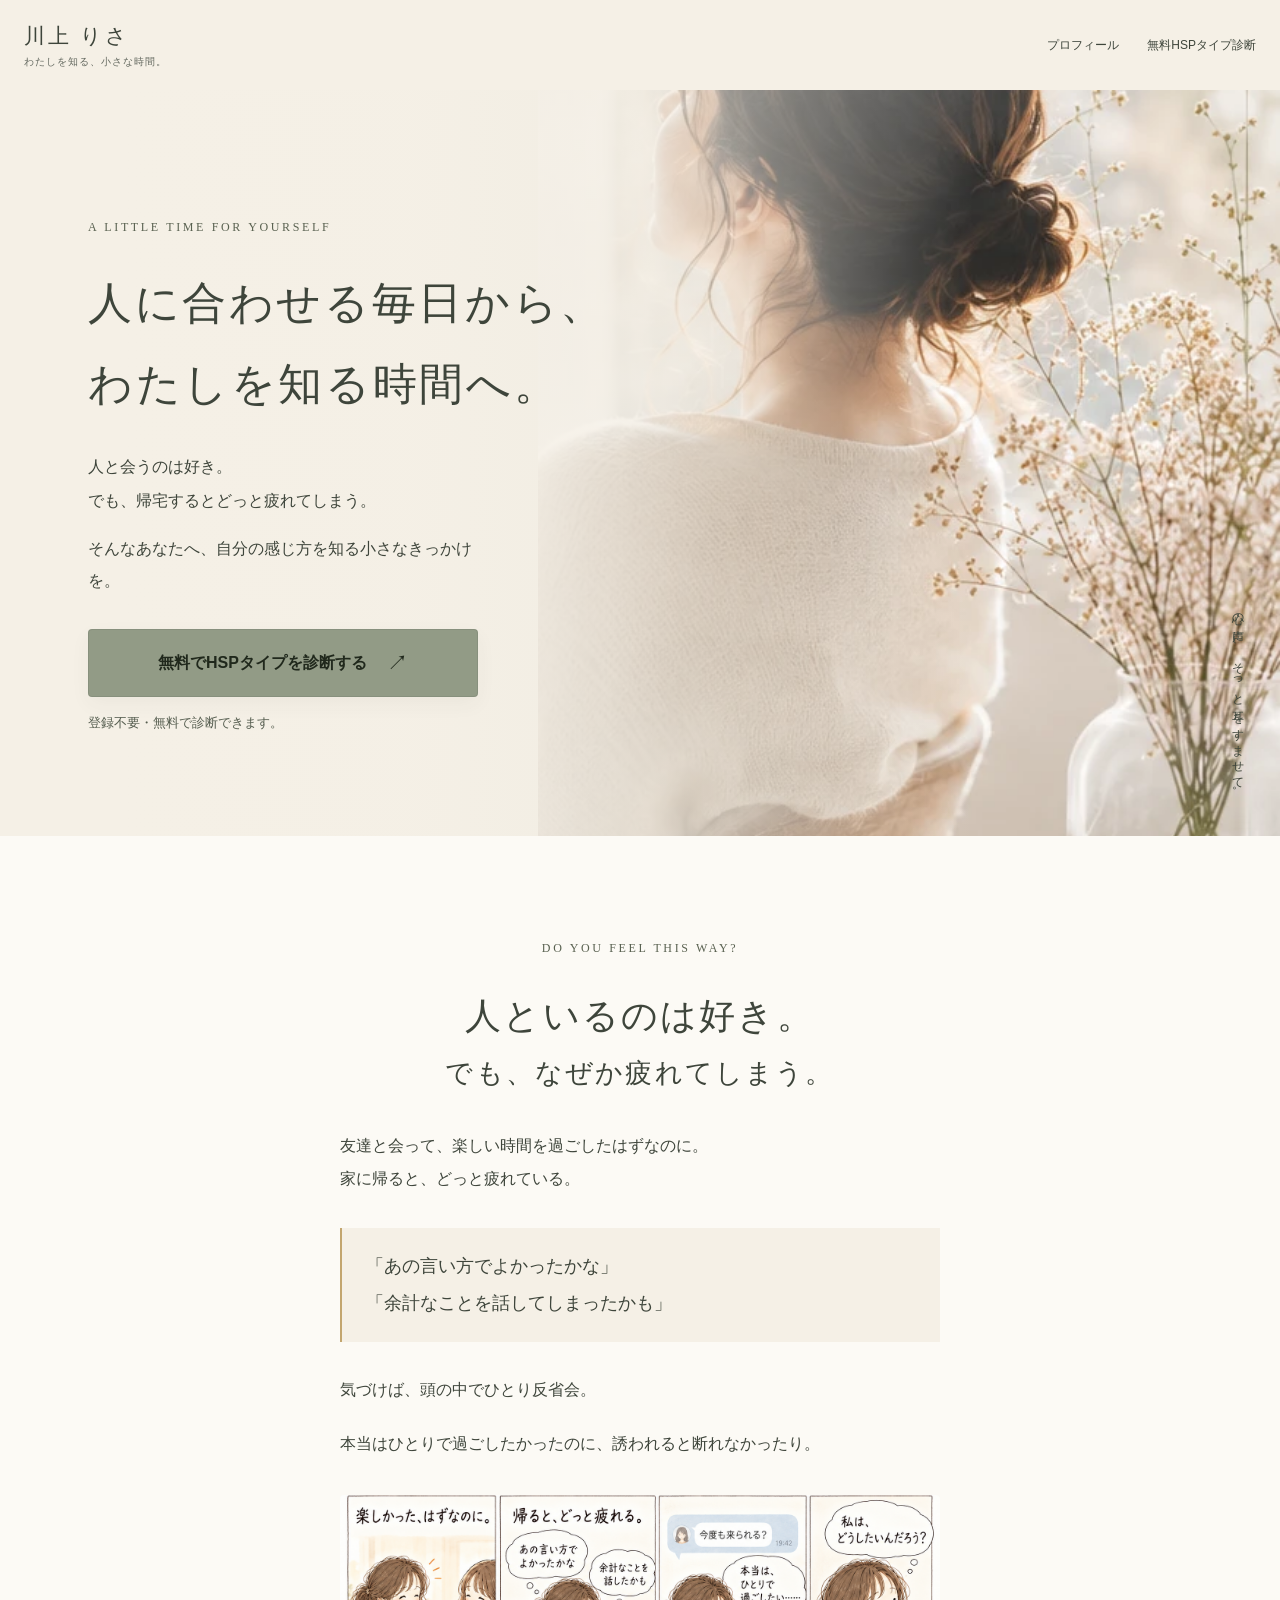
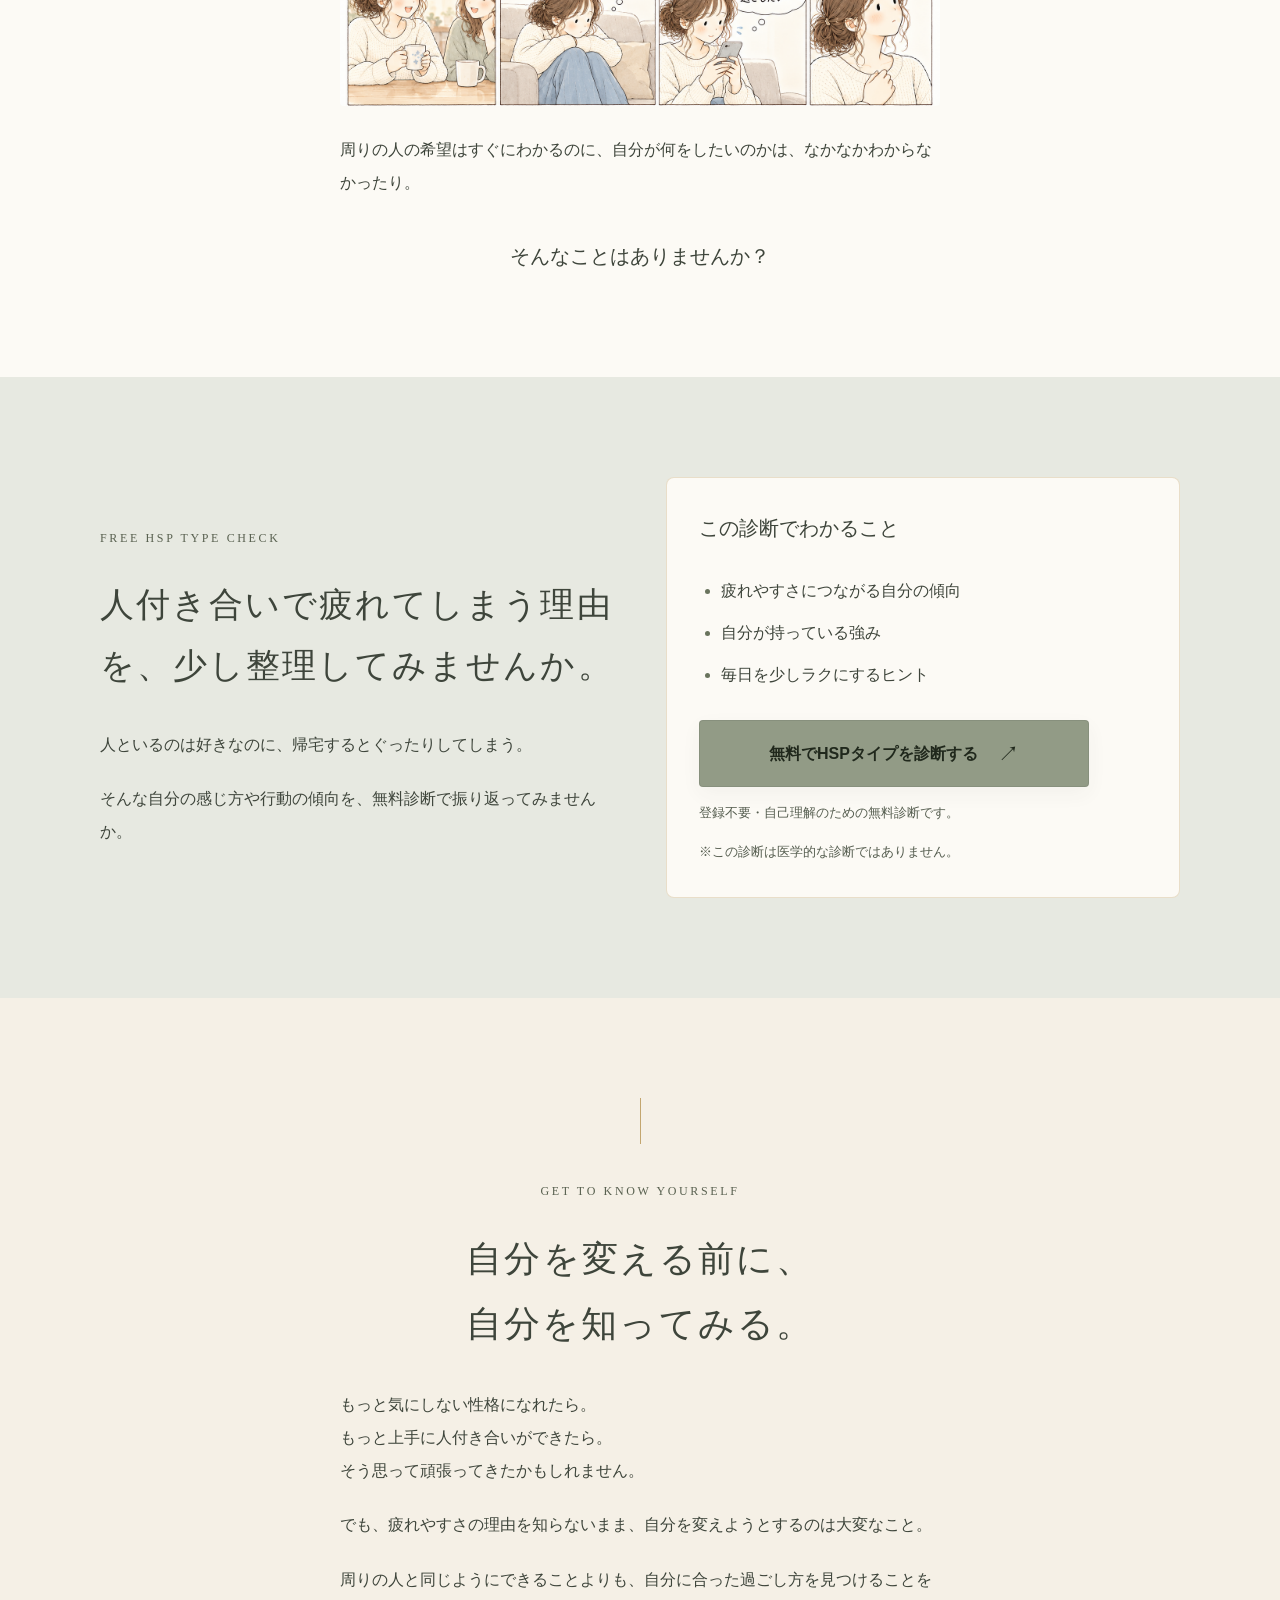
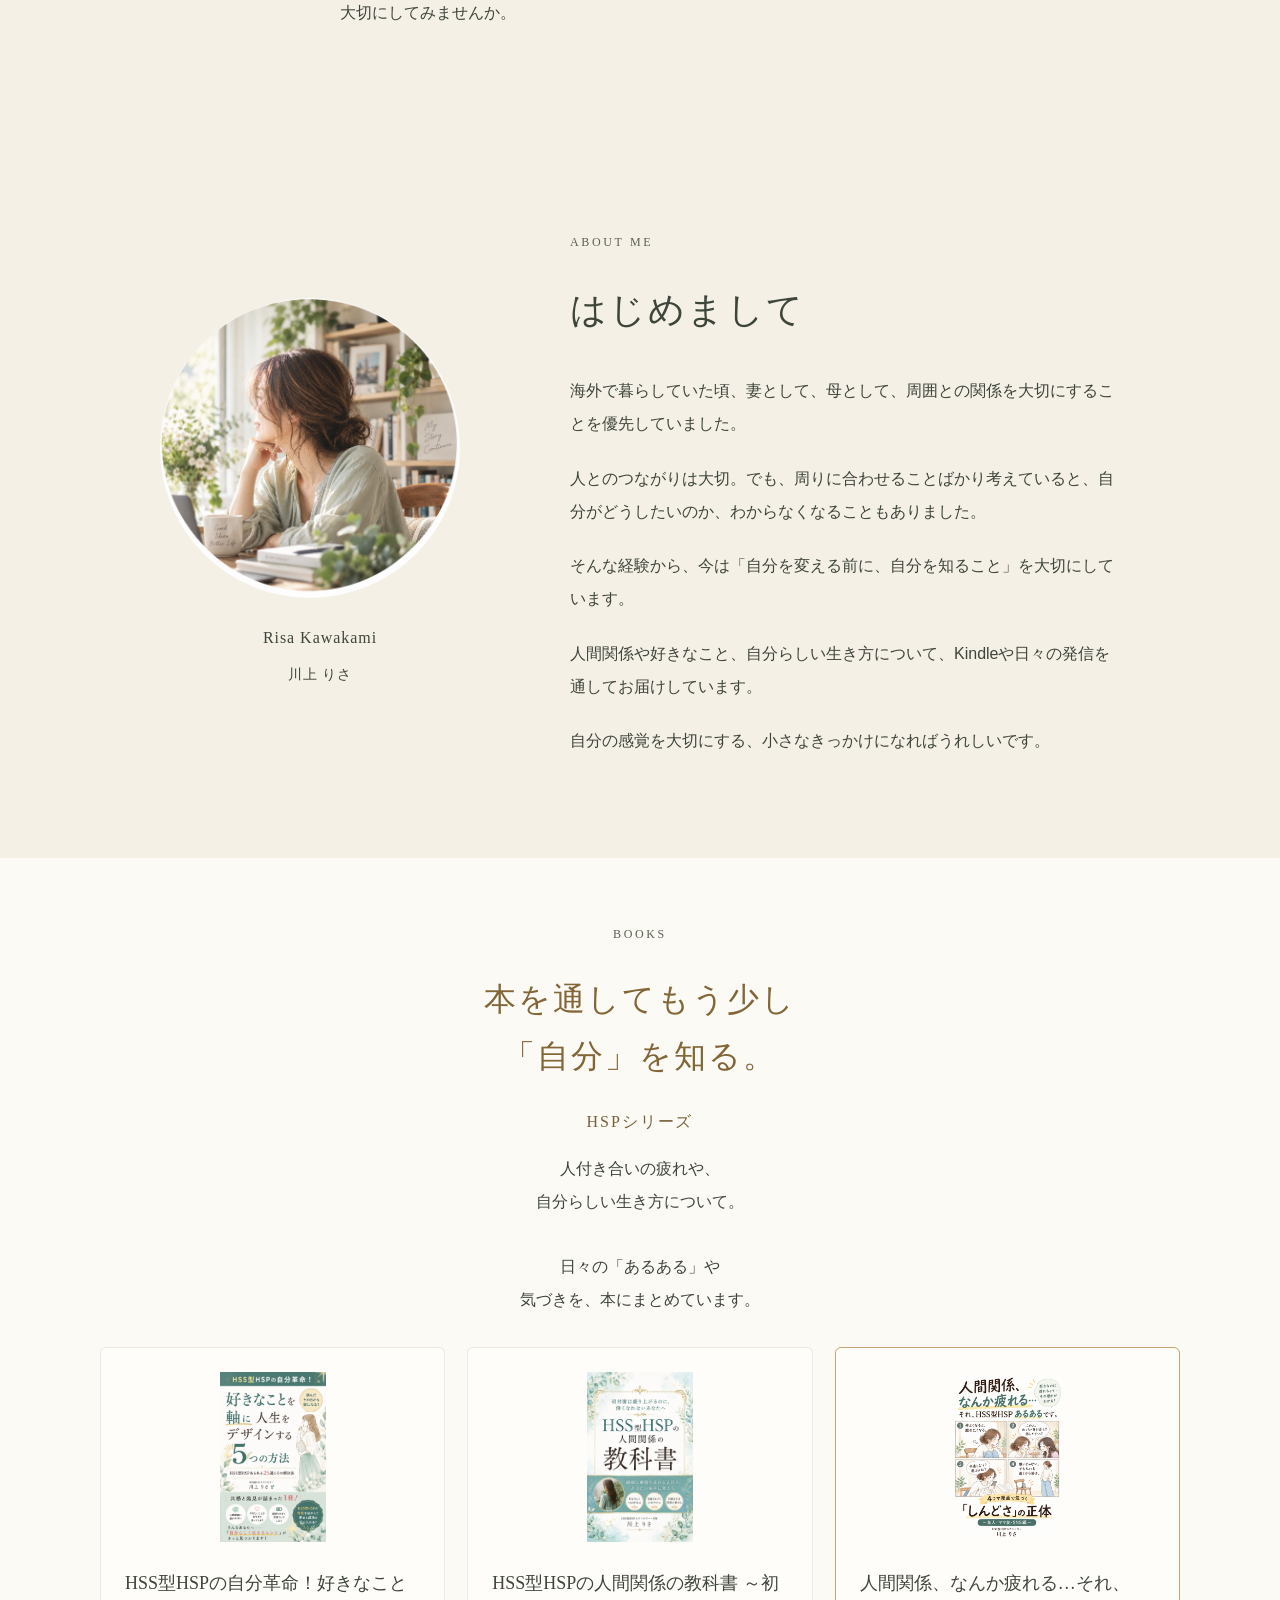
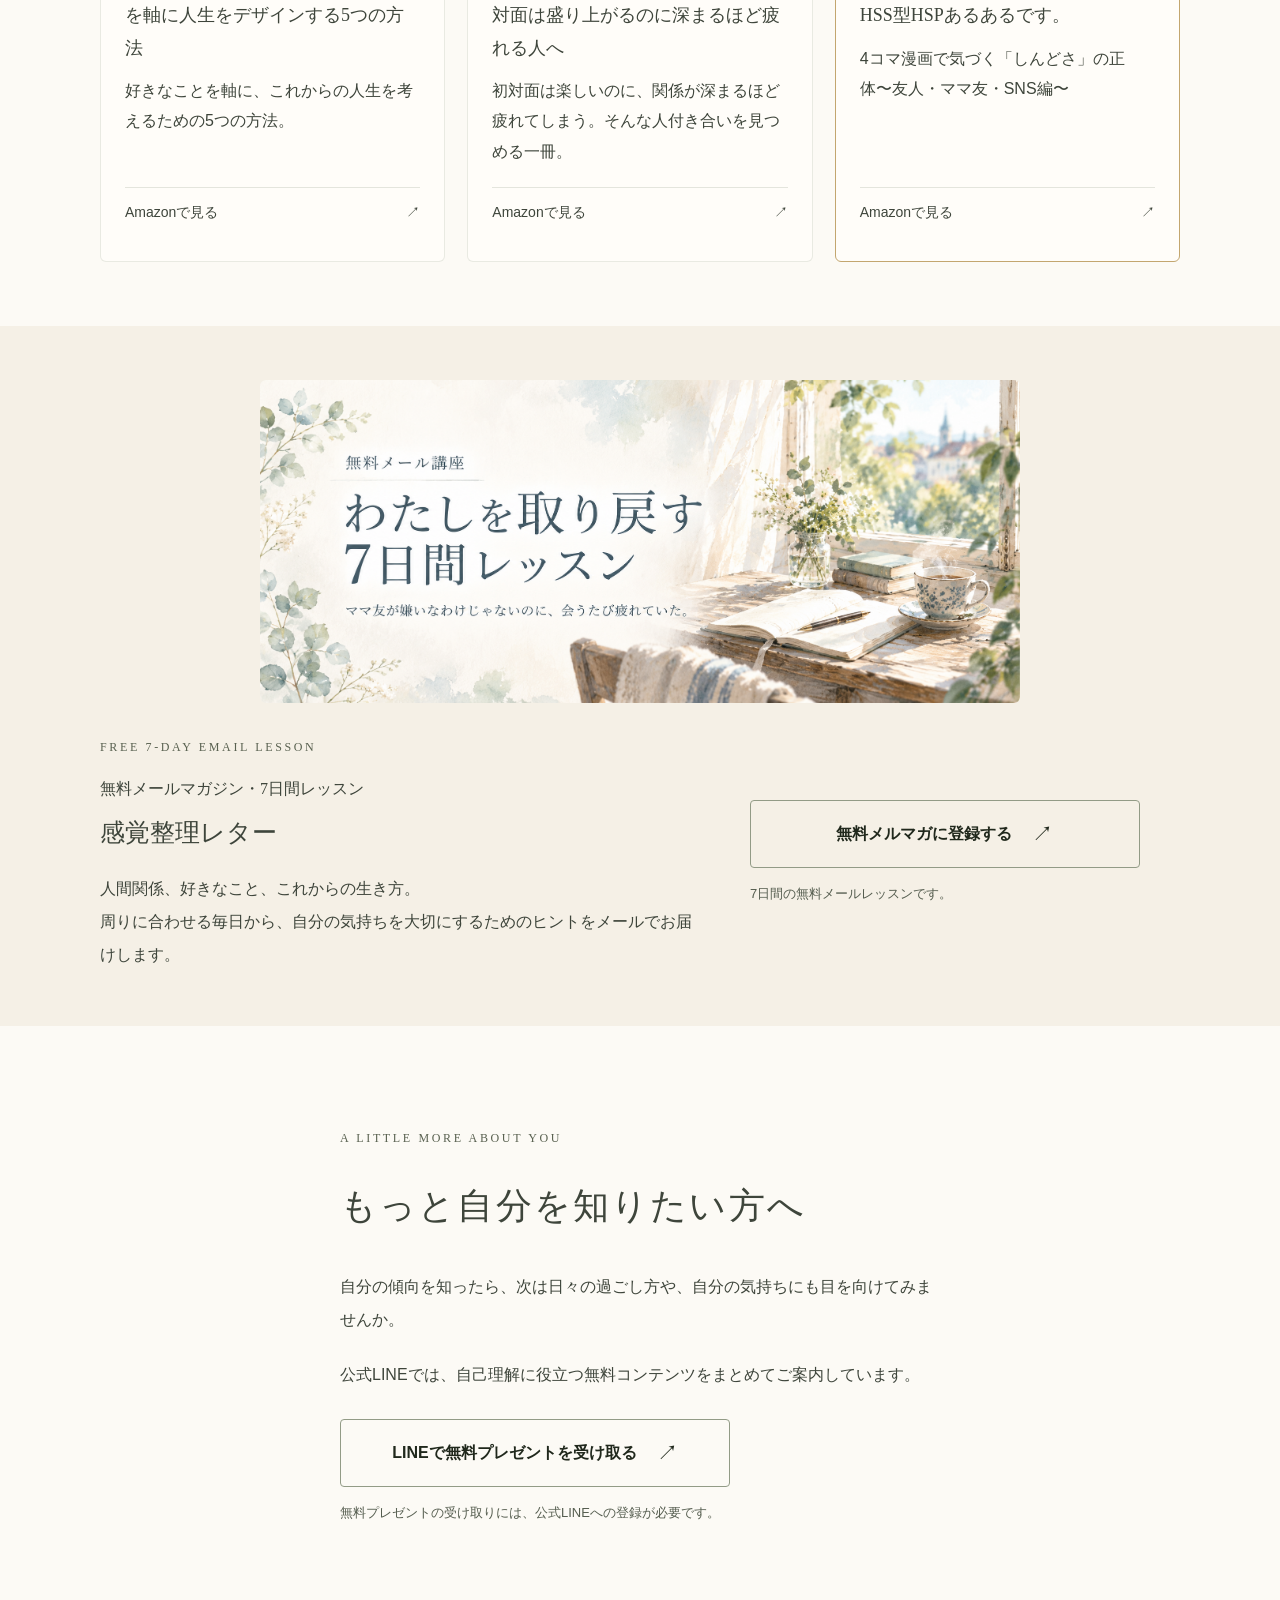
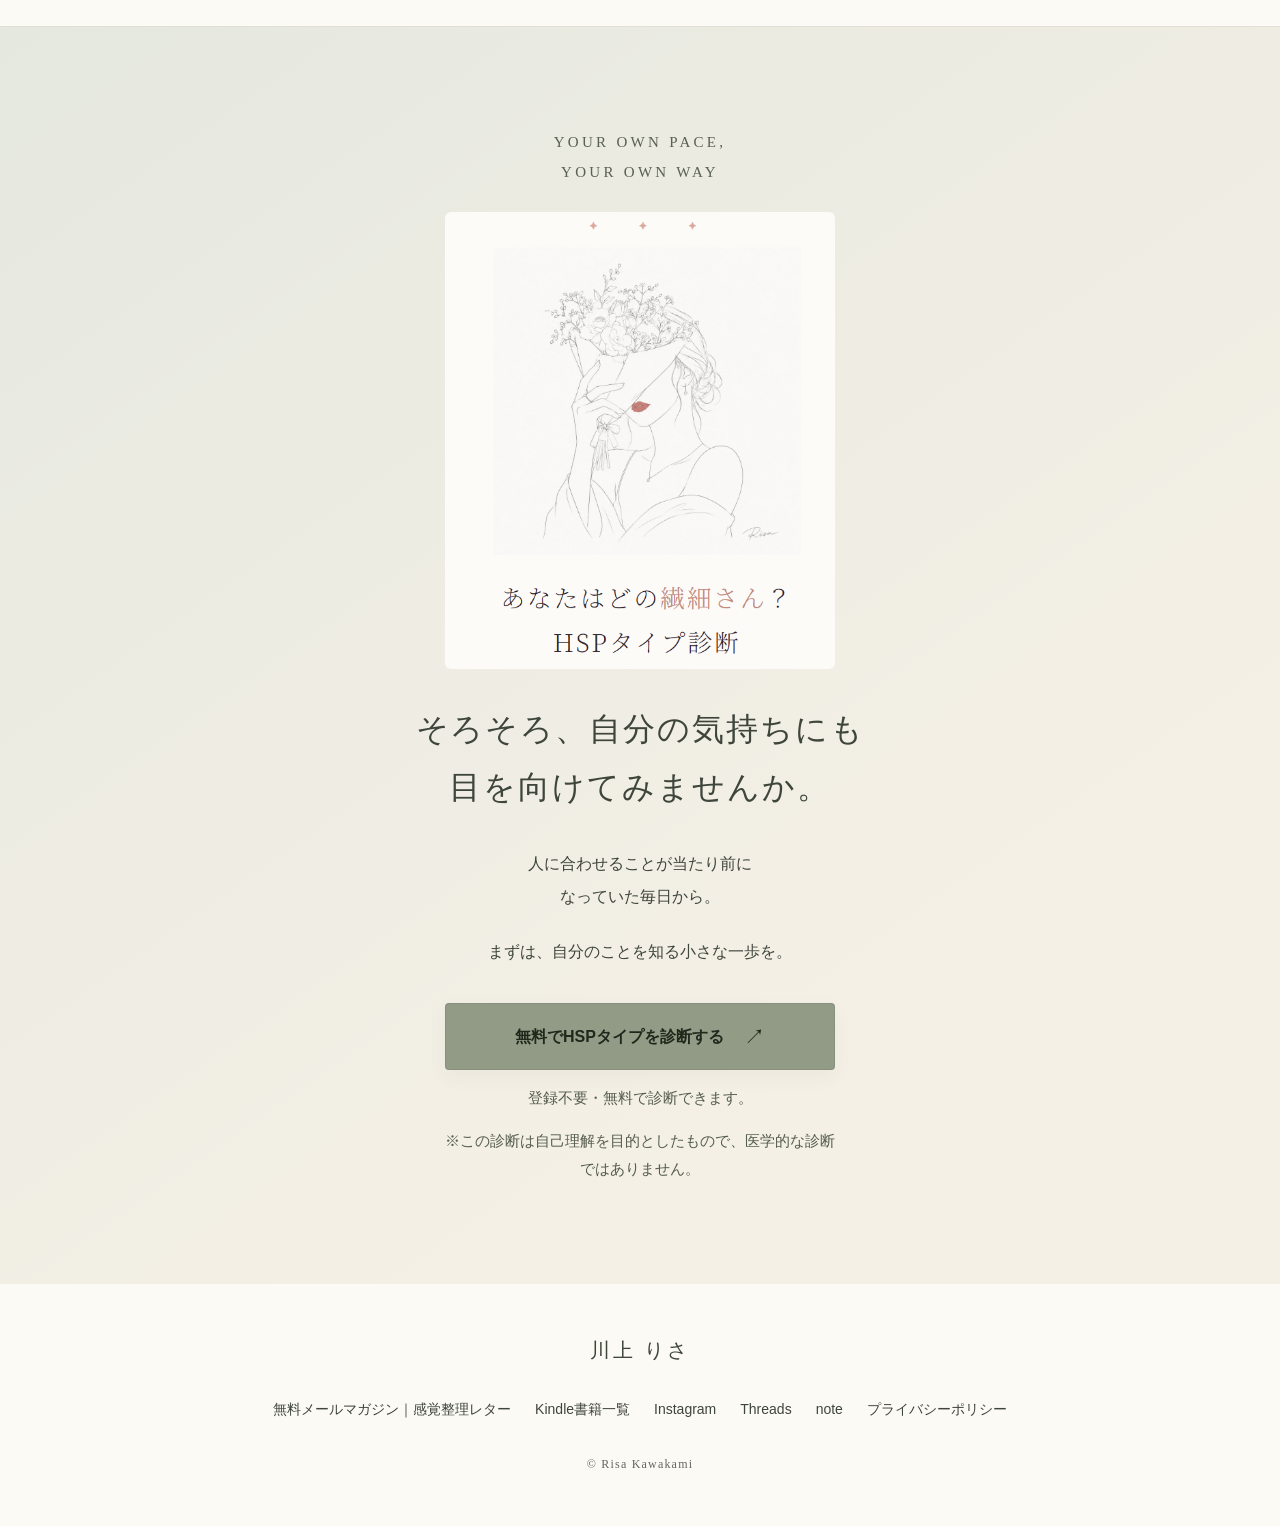
==== commit 1eaaba8d: "Adjust requested heading wording, brown-gold color and line breaks" ====
--- a/index.html
+++ b/index.html
@@ -98,7 +98,7 @@
 <section class="section books" id="books">
 <div class="container">
 <p class="eyebrow">BOOKS</p>
-<h2>本を通して、<br>もう少し<br>自分を知る。</h2>
+<h2 class="books-title">本を通してもう少し<br>「自分」を知る。</h2>
 <p class="series-label">HSPシリーズ</p>
 <p class="section-lead">人付き合いの疲れや、<br>自分らしい生き方について。<br><br>日々の「あるある」や<br>気づきを、本にまとめています。</p>
 <!-- ご本人がアップロードした表紙を、正式書名・ASINの順に配置。 -->
@@ -140,10 +140,10 @@
 </section>
 <section class="section closing">
 <div class="reading">
-<p class="eyebrow">YOUR OWN PACE, YOUR OWN WAY</p>
+<p class="eyebrow">YOUR OWN PACE,<br>YOUR OWN WAY</p>
 <a class="diagnosis-art-link" href="https://risa-hsp-shindan.vercel.app/" target="_blank" rel="noopener" aria-label="無料HSPタイプ診断を新しいタブで開く"><img class="diagnosis-art" src="images/%E3%82%B9%E3%82%AF%E3%83%AA%E3%83%BC%E3%83%B3%E3%82%B7%E3%83%A7%E3%83%83%E3%83%88%202026-10-26%20160124.png" width="571" height="669" alt="あなたはどの繊細さん？ HSPタイプ診断" loading="lazy"></a>
 <h2>そろそろ、自分の気持ちにも<br>目を向けてみませんか。</h2>
-<p>人に合わせることが<br>当たり前になっていた<br>毎日から。</p>
+<p>人に合わせることが当たり前に<br>なっていた毎日から。</p>
 <p>まずは、自分のことを知る小さな一歩を。</p>
 <a class="cta" href="https://risa-hsp-shindan.vercel.app/" target="_blank" rel="noopener">無料でHSPタイプを診断する<span aria-hidden="true">↗</span>
 </a>
--- a/assets/lp.css
+++ b/assets/lp.css
@@ -234,5 +234,7 @@
 .supplement-title{font-size:23px}
 }
 
-/* 共感見出し：2行目のみ小さくし、間を1行分空ける。 */
-.empathy-subtitle{display:block;margin-top:1.8em;font-size:.76em;white-space:nowrap}
+/* 共感見出し：2行目のみ小さく、空行を入れずに表示。 */
+.empathy-subtitle{display:block;margin-top:0;font-size:.76em;white-space:nowrap}
+
+.books h2.books-title{color:#826638}
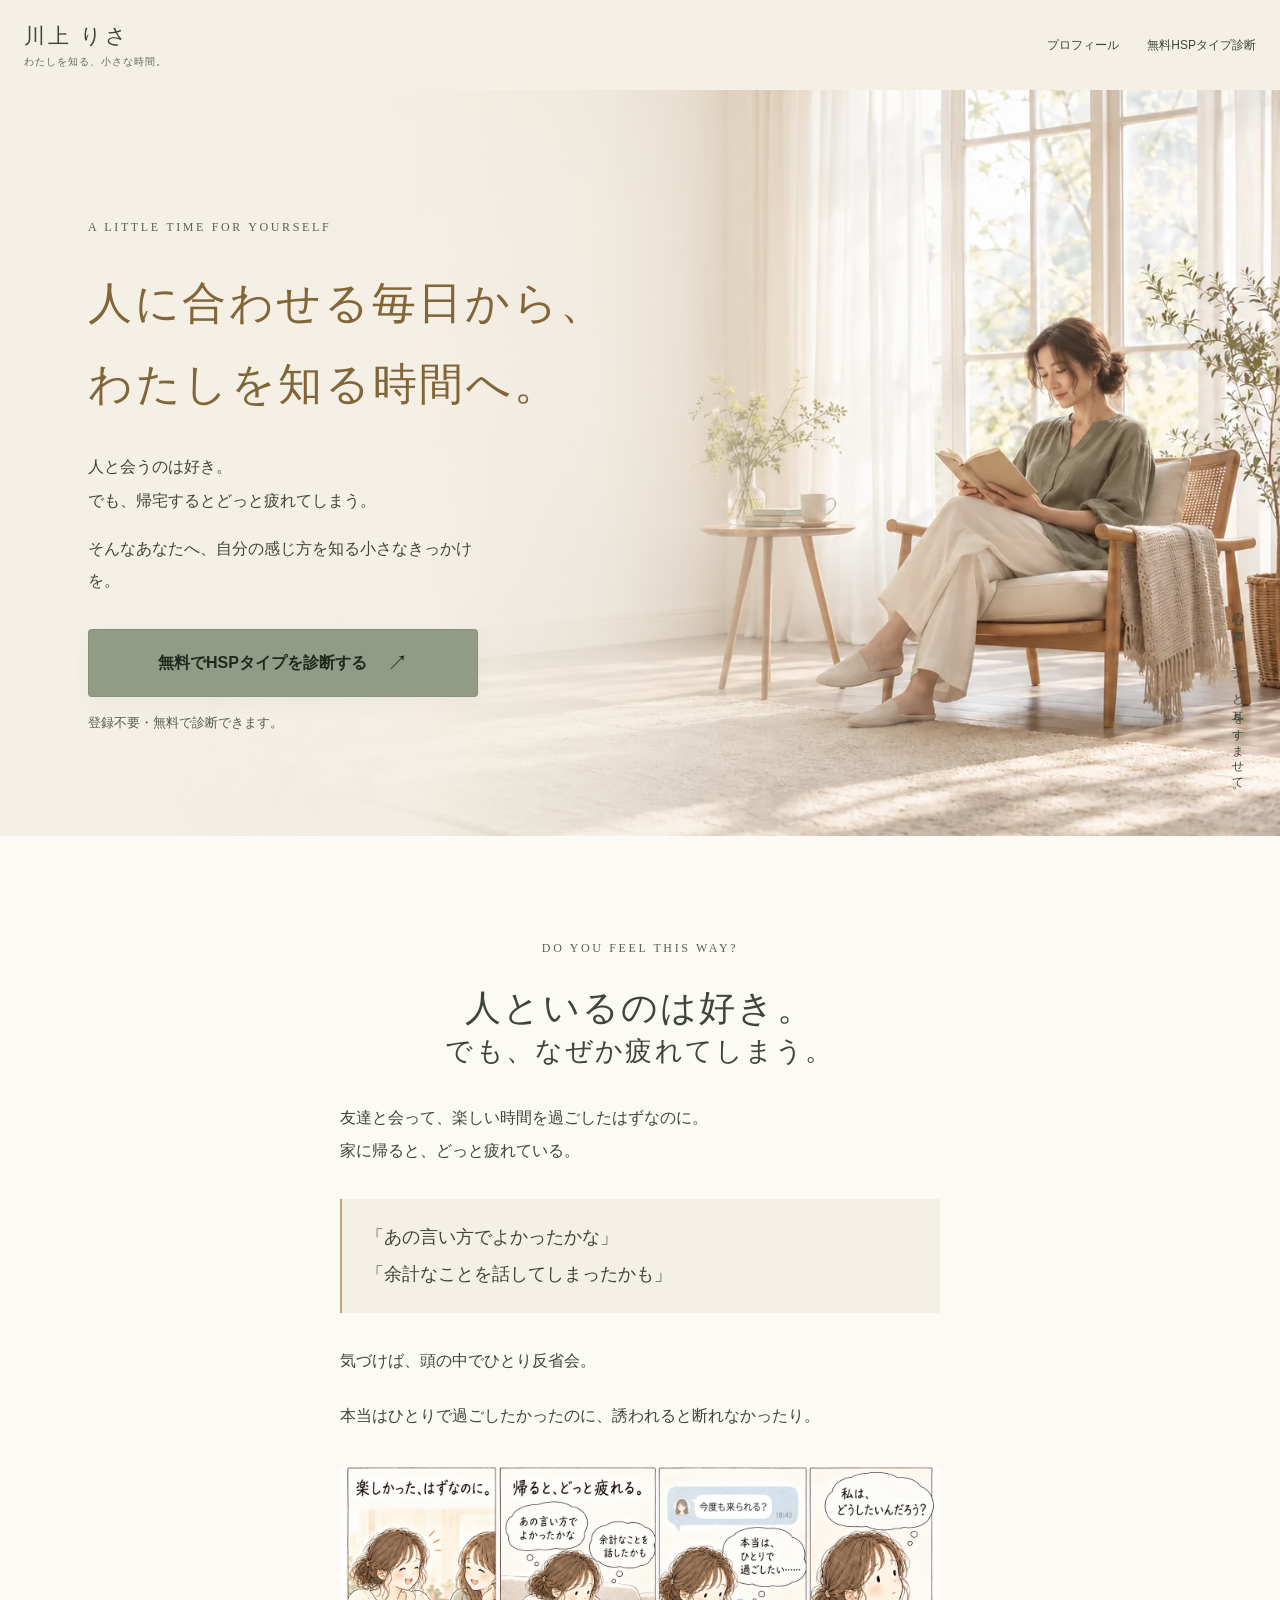
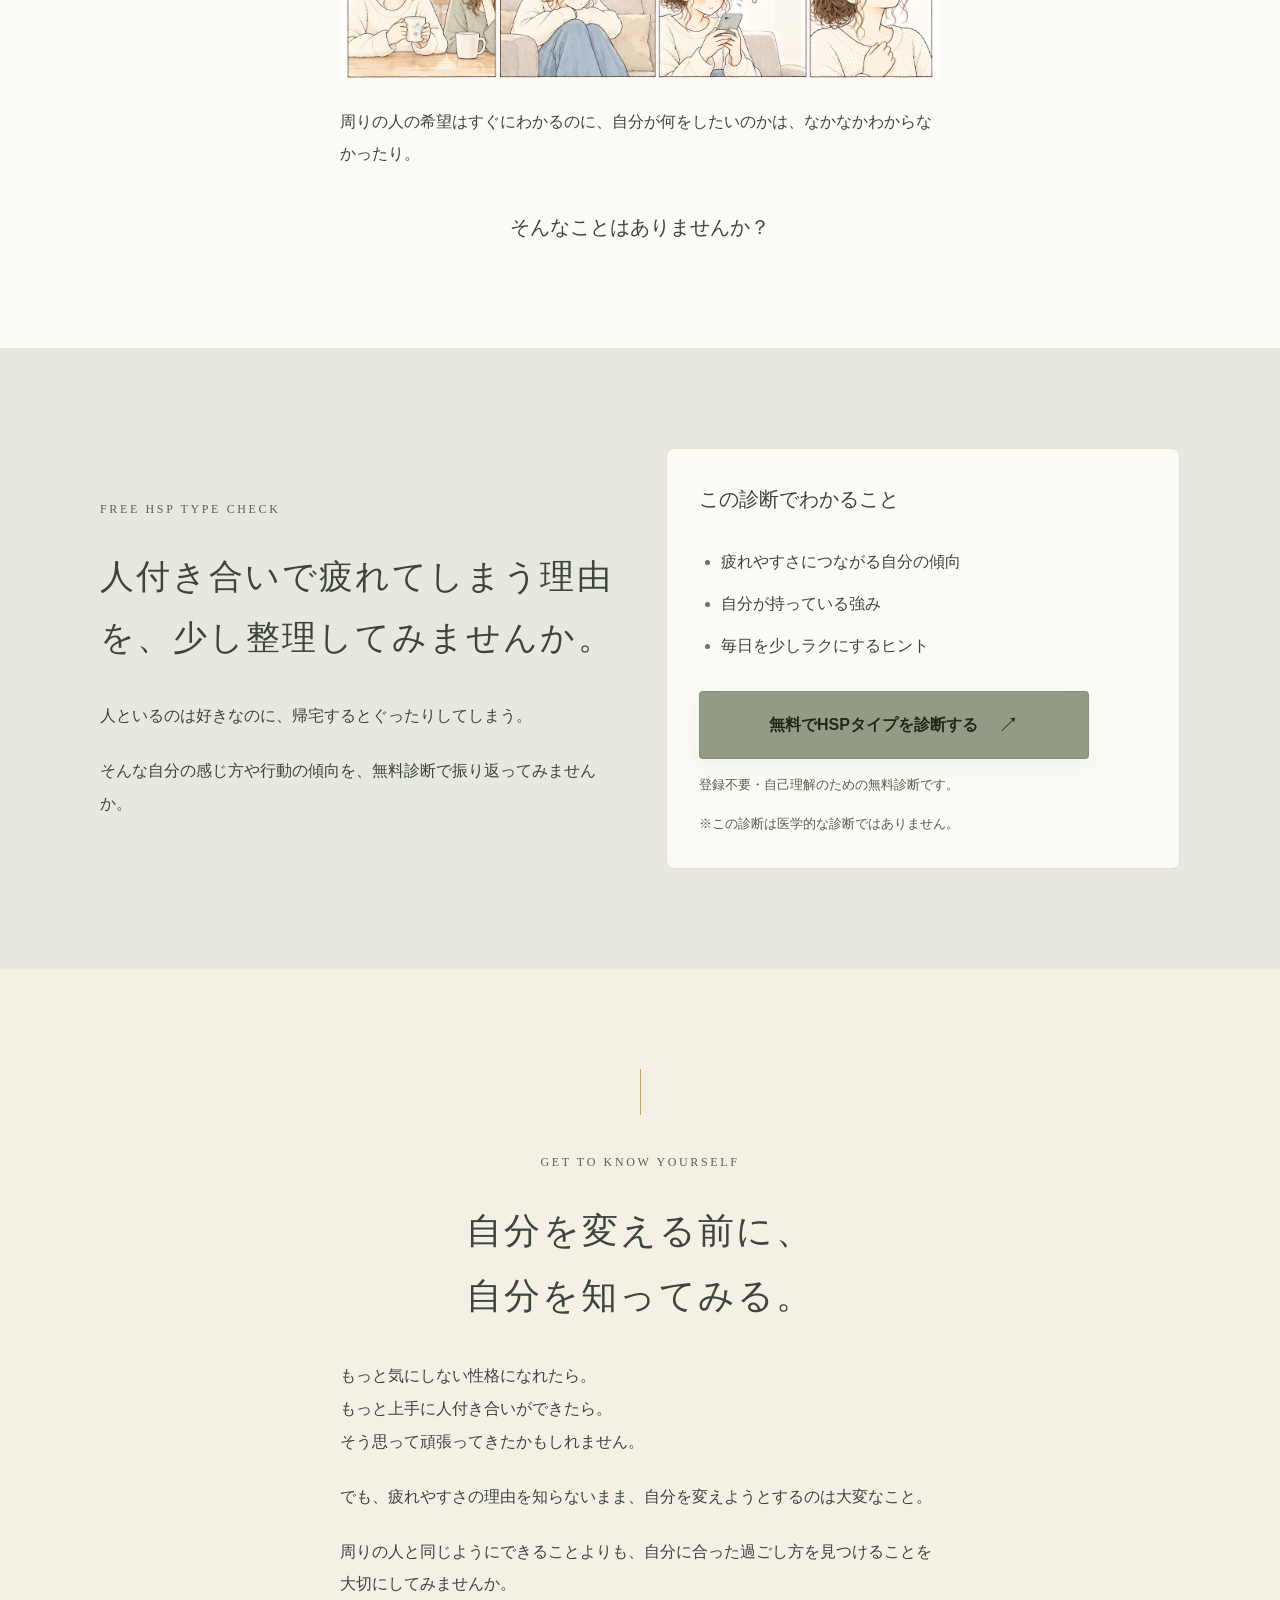
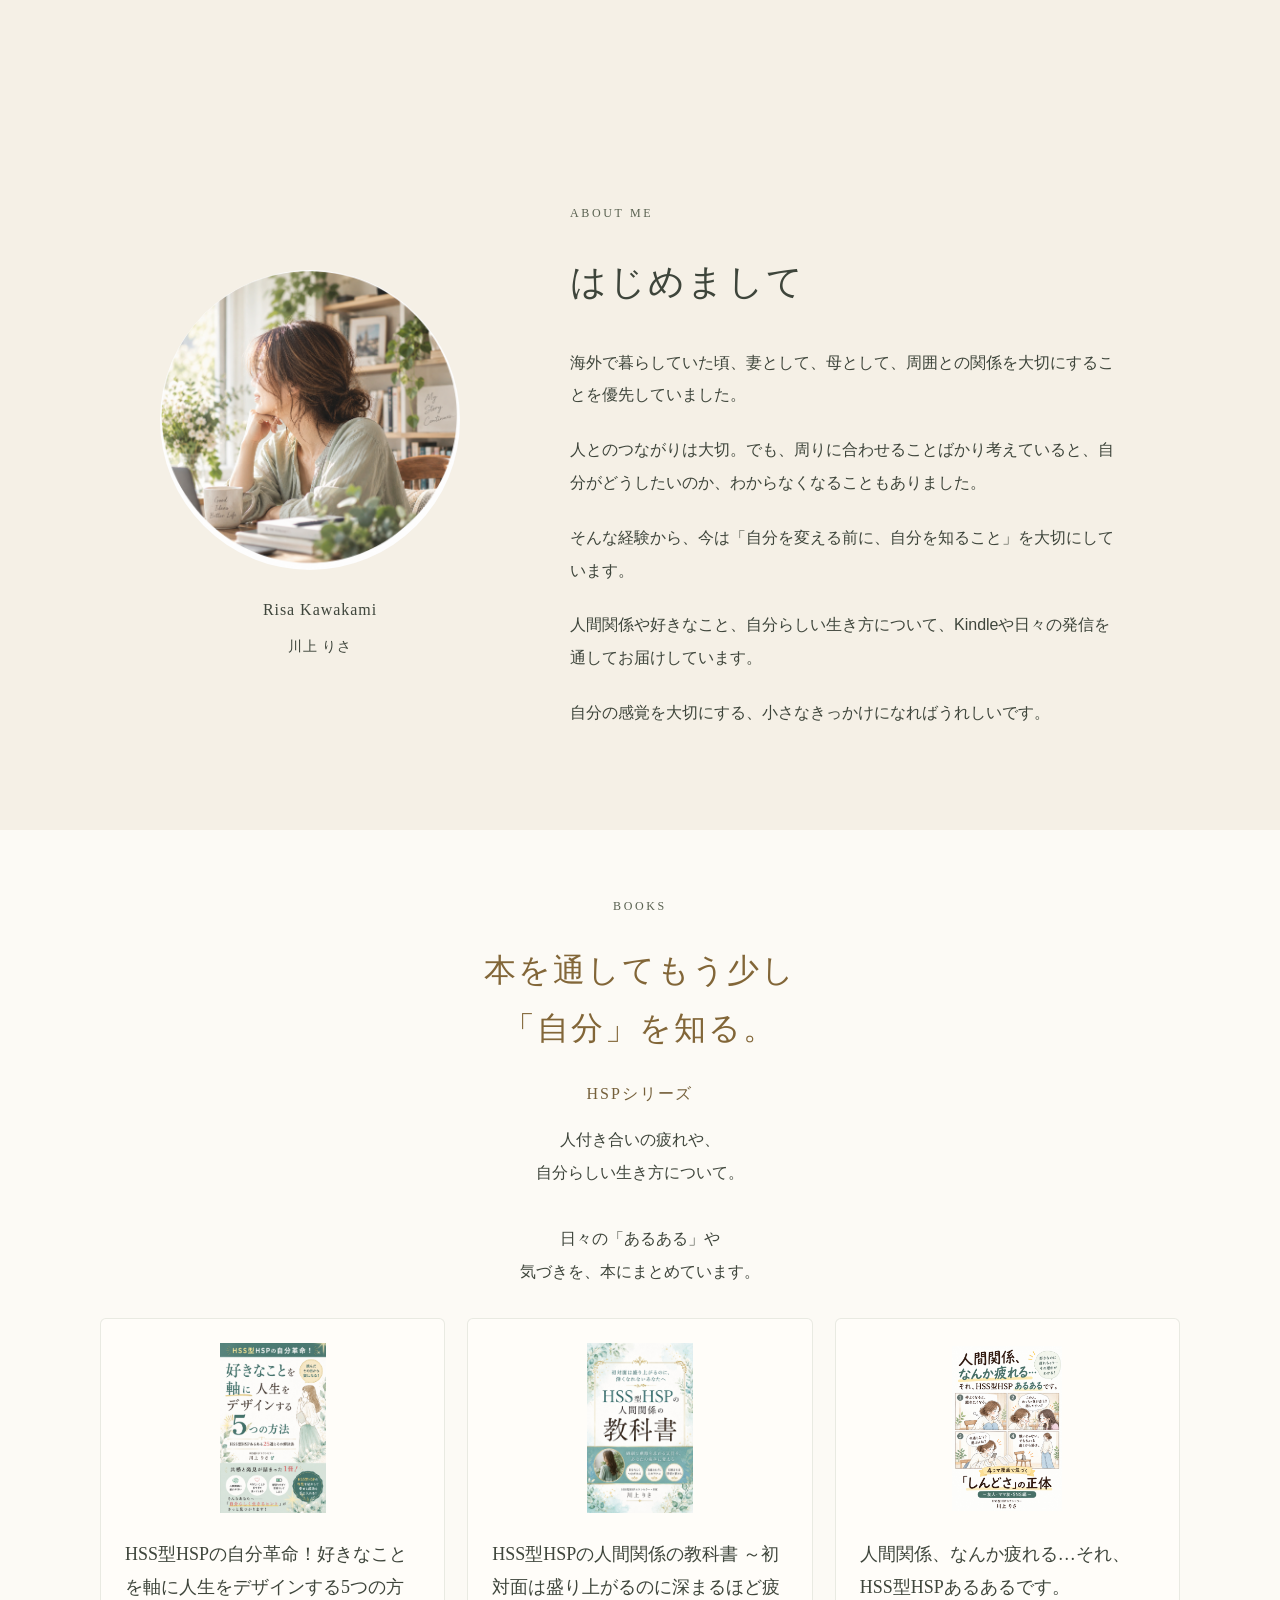
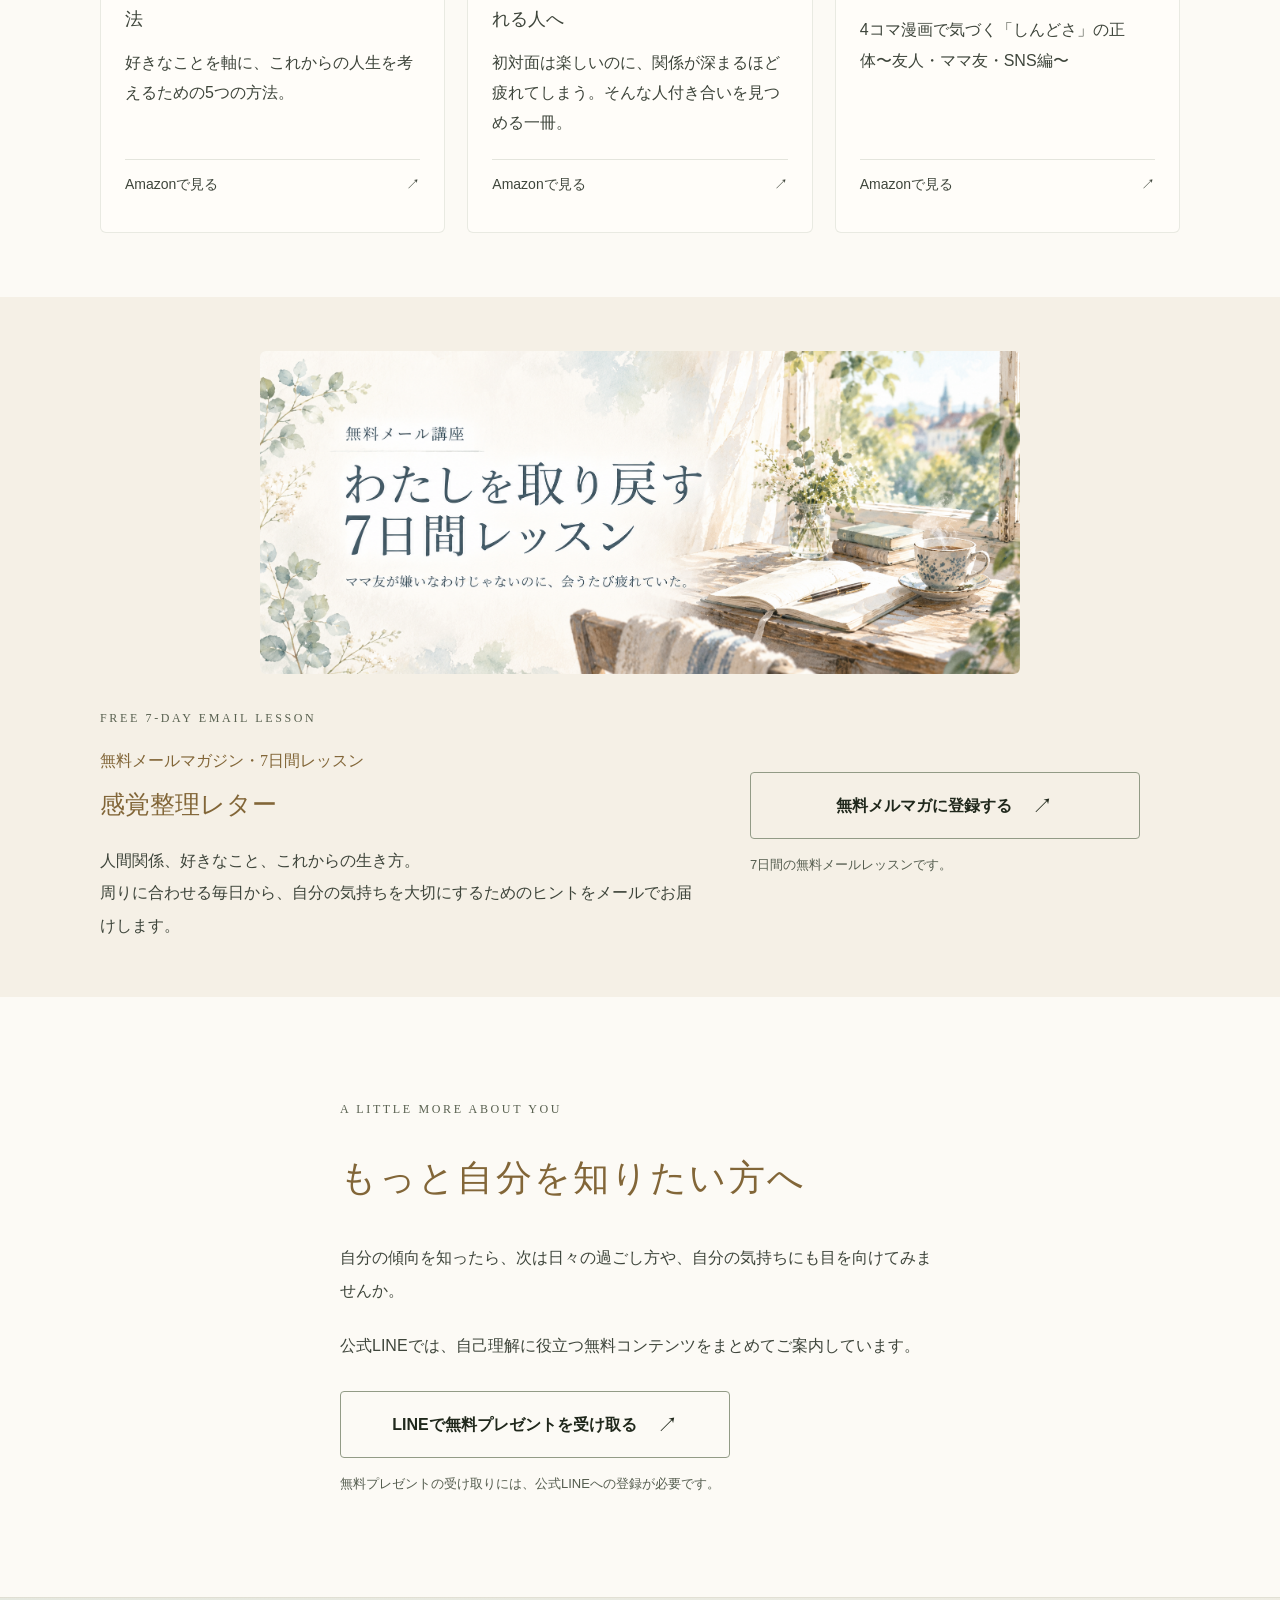
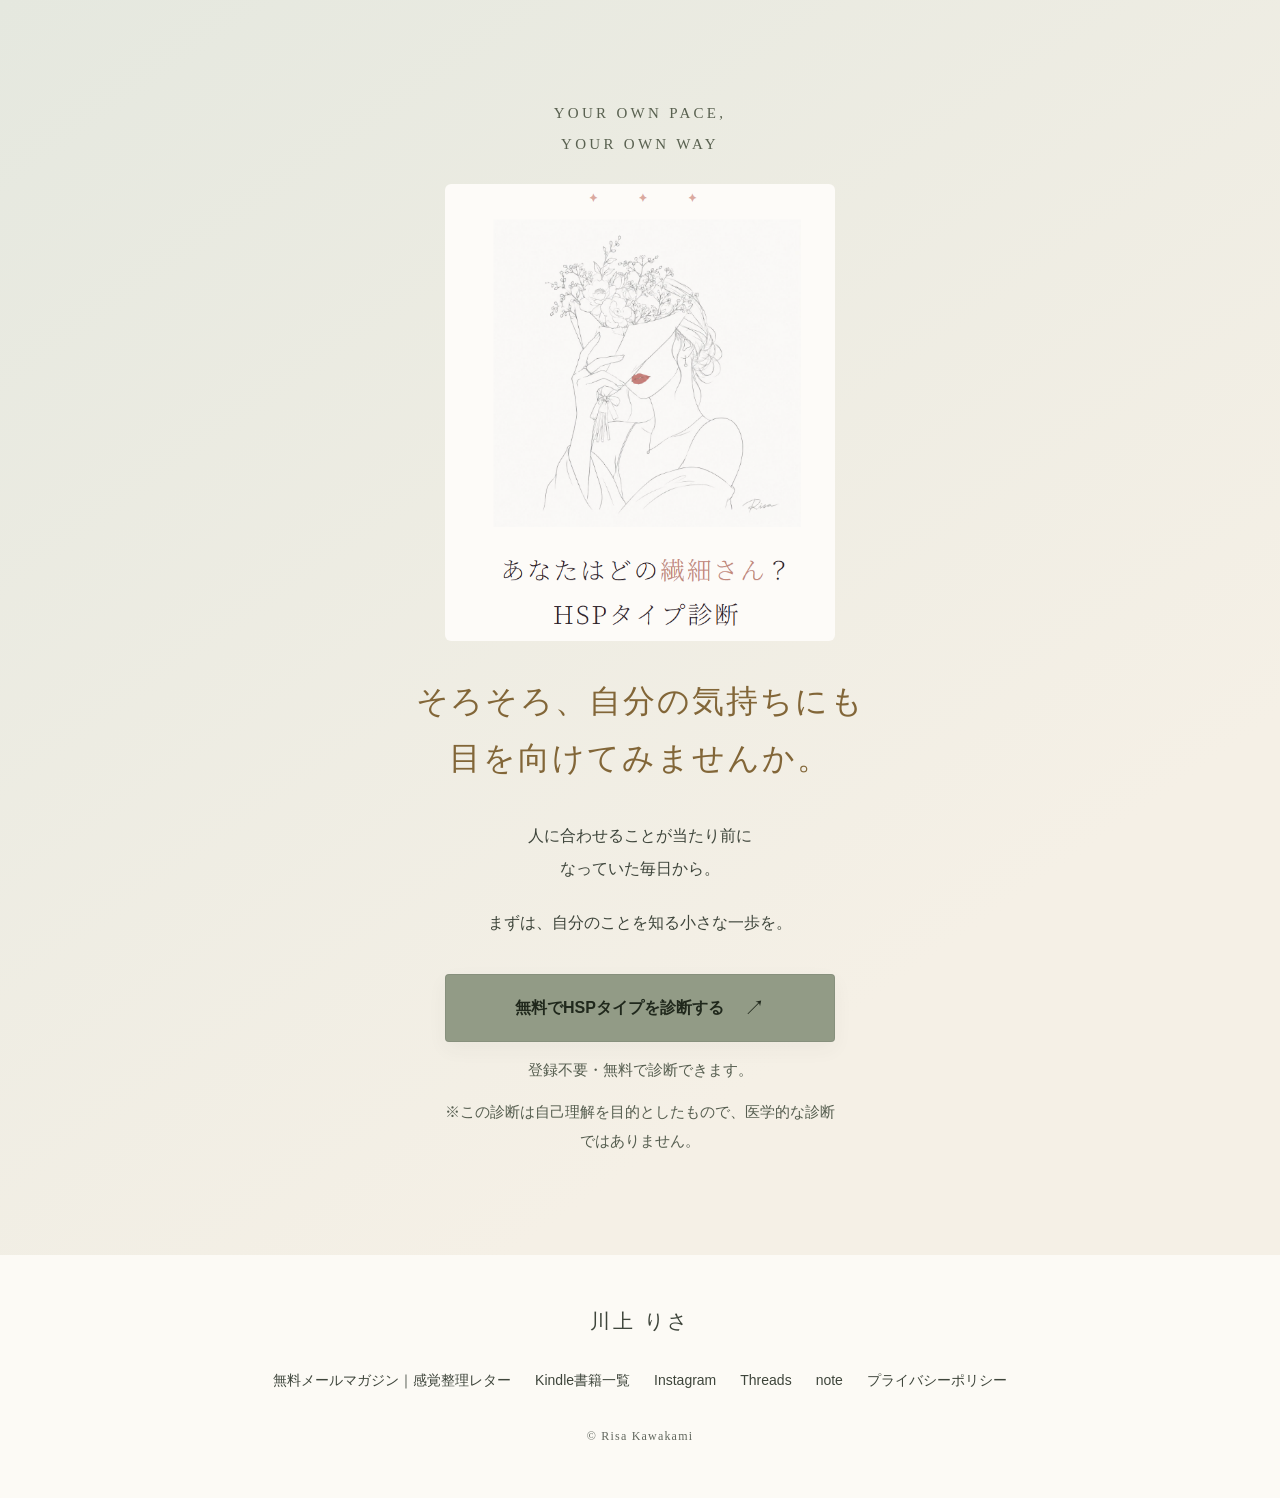
==== commit 119c47af: "Replace hero with wide scene of downcast woman with a loose bun" ====
--- a/index.html
+++ b/index.html
@@ -29,7 +29,7 @@
 <main id="main">
 <section class="hero" aria-labelledby="hero-title">
 <!-- 写真差し替え箇所。既存の窓辺の写真を再利用。位置調整は lp.css の .hero-photo。 -->
-<img class="hero-photo" src="images/hero.webp" width="507" height="1024" alt="やわらかな光が入る窓辺でくつろぐ女性" fetchpriority="high">
+<img class="hero-photo" src="images/hero-window-wide.webp" width="1536" height="1024" alt="やわらかな自然光の窓辺で、ルーズなお団子髪の女性が静かに本を読む風景" fetchpriority="high">
 <div class="hero-content">
 <p class="eyebrow">A LITTLE TIME FOR YOURSELF</p>
 <h1 id="hero-title">人に合わせる毎日から、<br>わたしを知る時間へ。</h1>
--- a/assets/lp.css
+++ b/assets/lp.css
@@ -140,7 +140,7 @@
 .section-lead{font-size:14px}
 .book-grid{display:grid;grid-template-columns:repeat(3,minmax(0,1fr));gap:22px;margin-top:30px}
 .book-card{border:1px solid #929b8633;border-radius:6px;background:#fffdf9;padding:24px;display:flex;flex-direction:column}
-.book-new{border-color:var(--gold)}
+.book-new{border-color:#929b8633}
 .book-cover-pending{width:110px;height:155px;margin:0 auto 20px;background:var(--ivory);border:1px dashed #929b8677;display:grid;place-items:center;color:var(--muted);font-size:12px}
 .book-body{display:flex;flex-direction:column;flex:1}
 .book-category{font-size:11px;letter-spacing:.06em;color:#75603b}
@@ -238,3 +238,12 @@
 .empathy-subtitle{display:block;margin-top:0;font-size:.76em;white-space:nowrap}
 
 .books h2.books-title{color:#826638}
+
+/* 指定見出しの色と、共感見出しの行間だけを調整。 */
+.hero h1,.newsletter-card h3,.line-gifts h2,.closing h2{color:#826638}
+.empathy h2{line-height:1.35}
+.empathy-subtitle{margin:0;padding:0;line-height:1.35}
+
+/* 引き構図を生かすヒーロー画像の表示範囲。 */
+.hero-photo{width:100%;object-position:center 55%}
+@media(max-width:700px){.hero-photo{height:330px;object-position:82% center}}
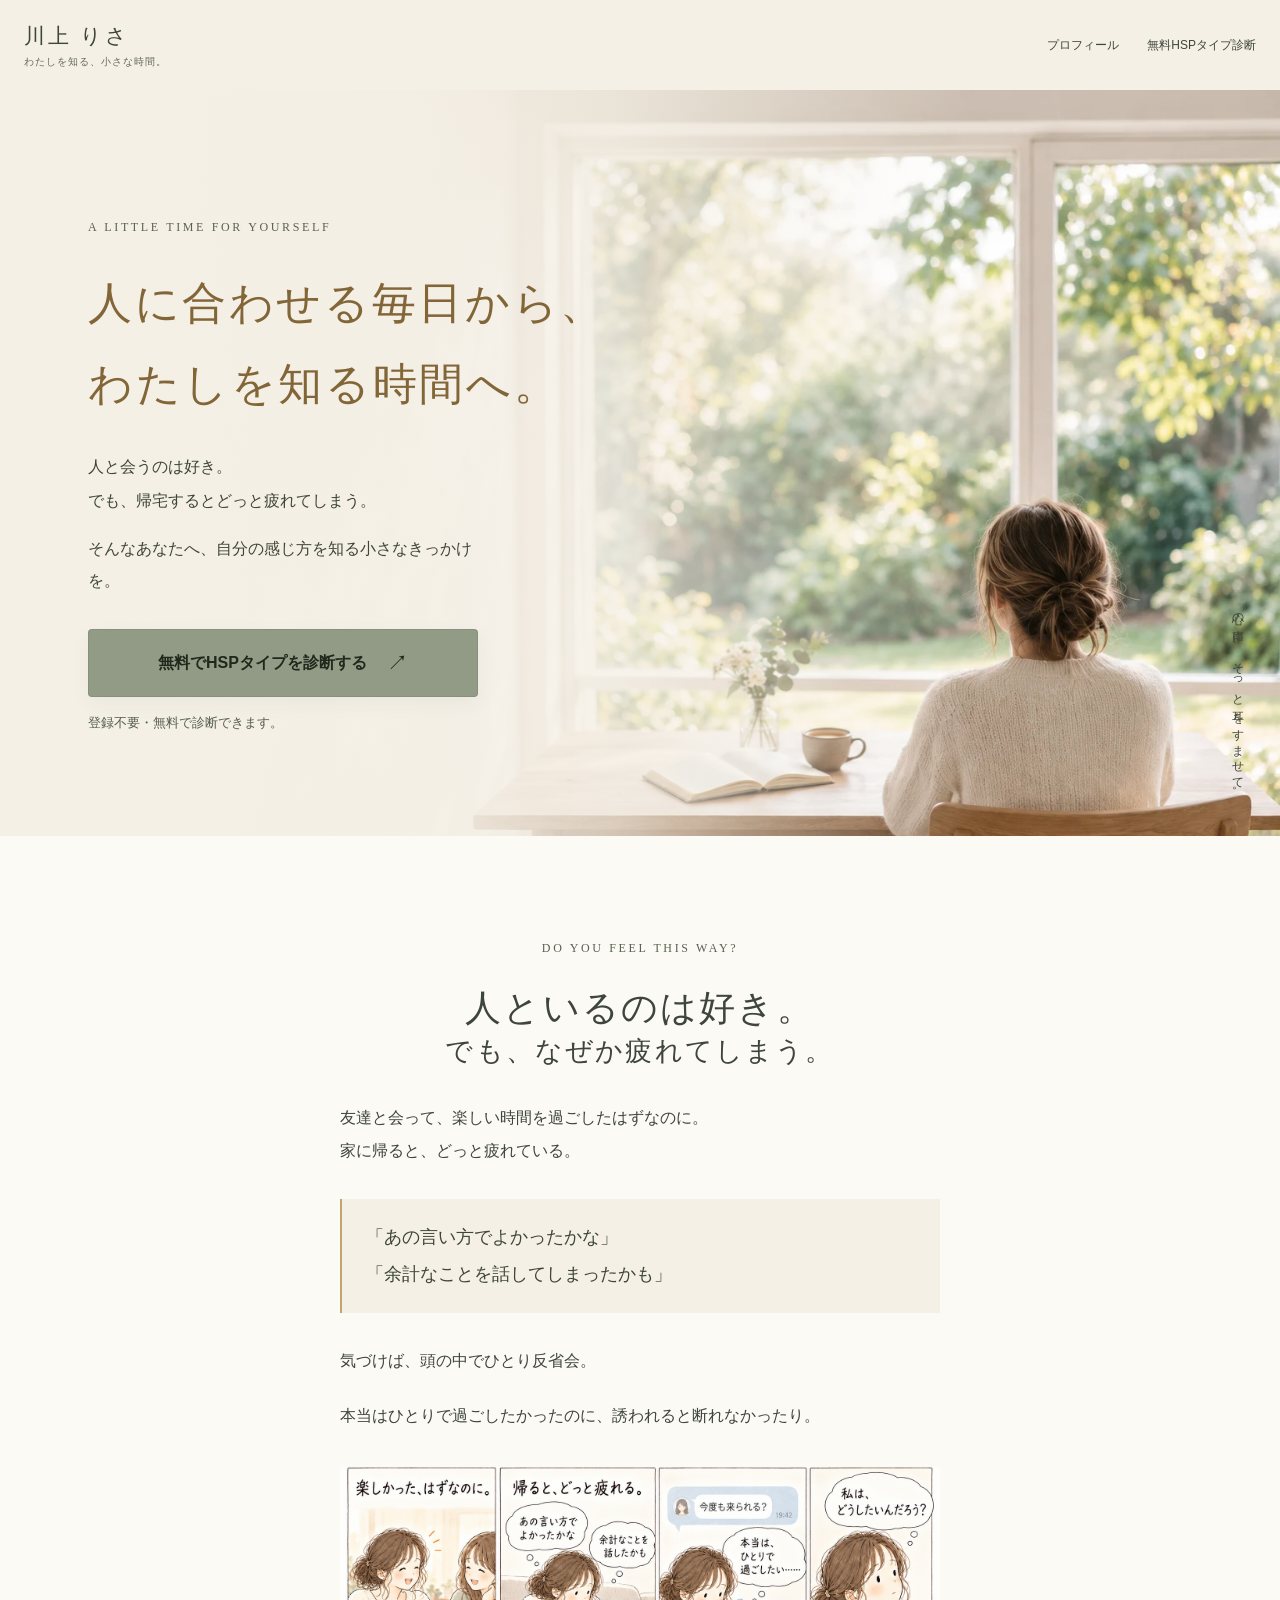
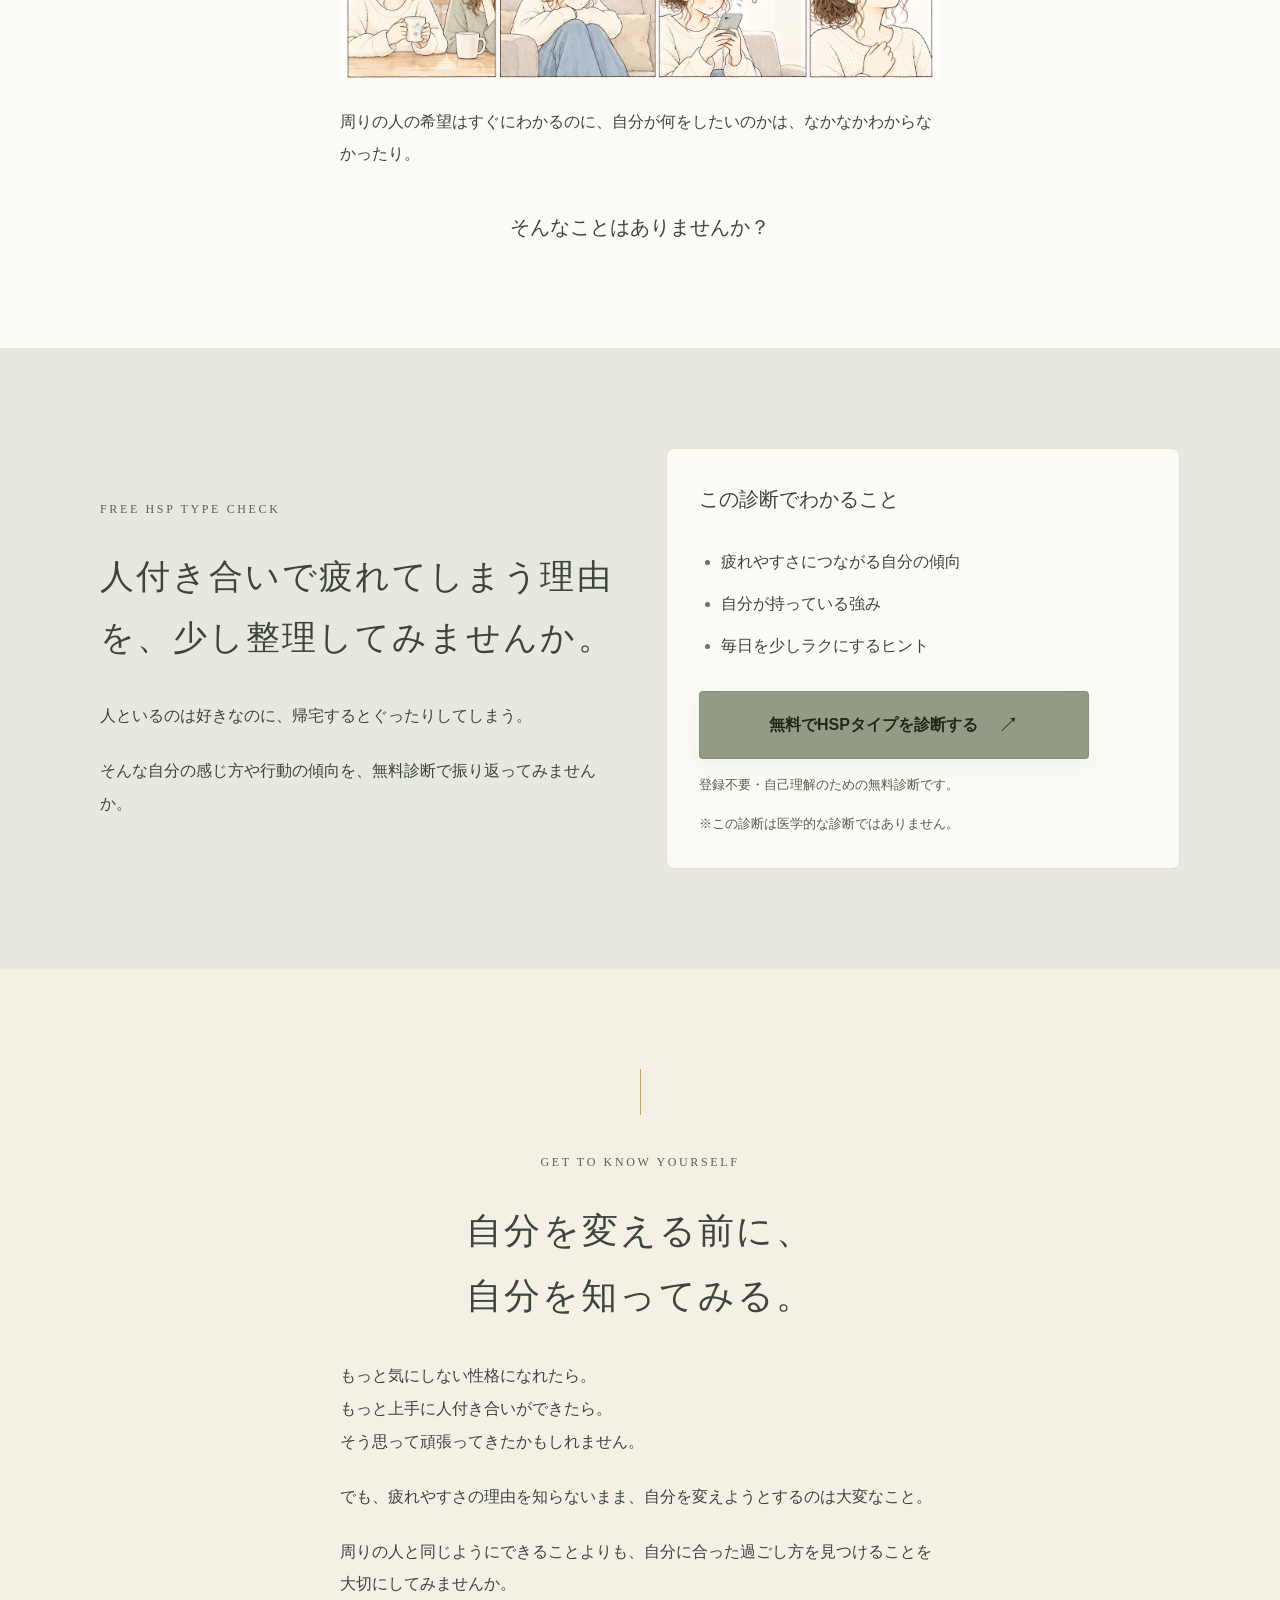
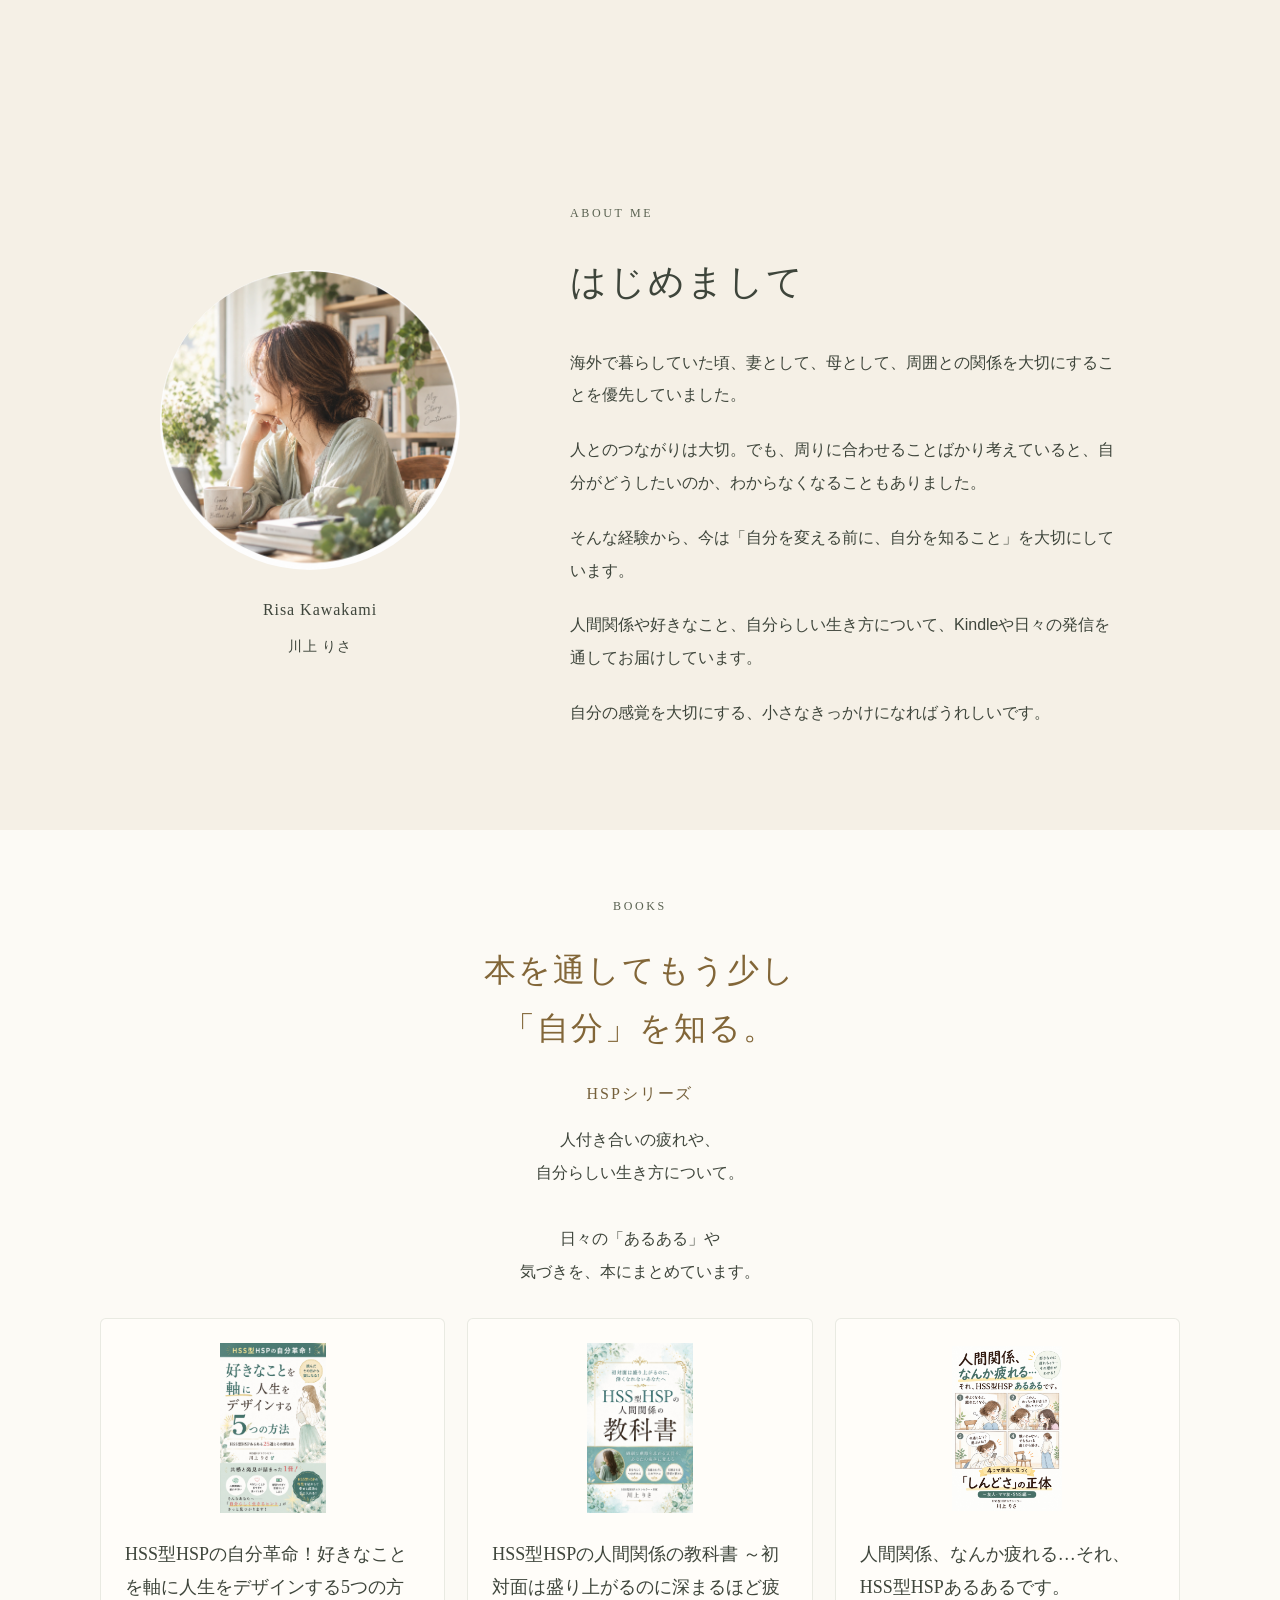
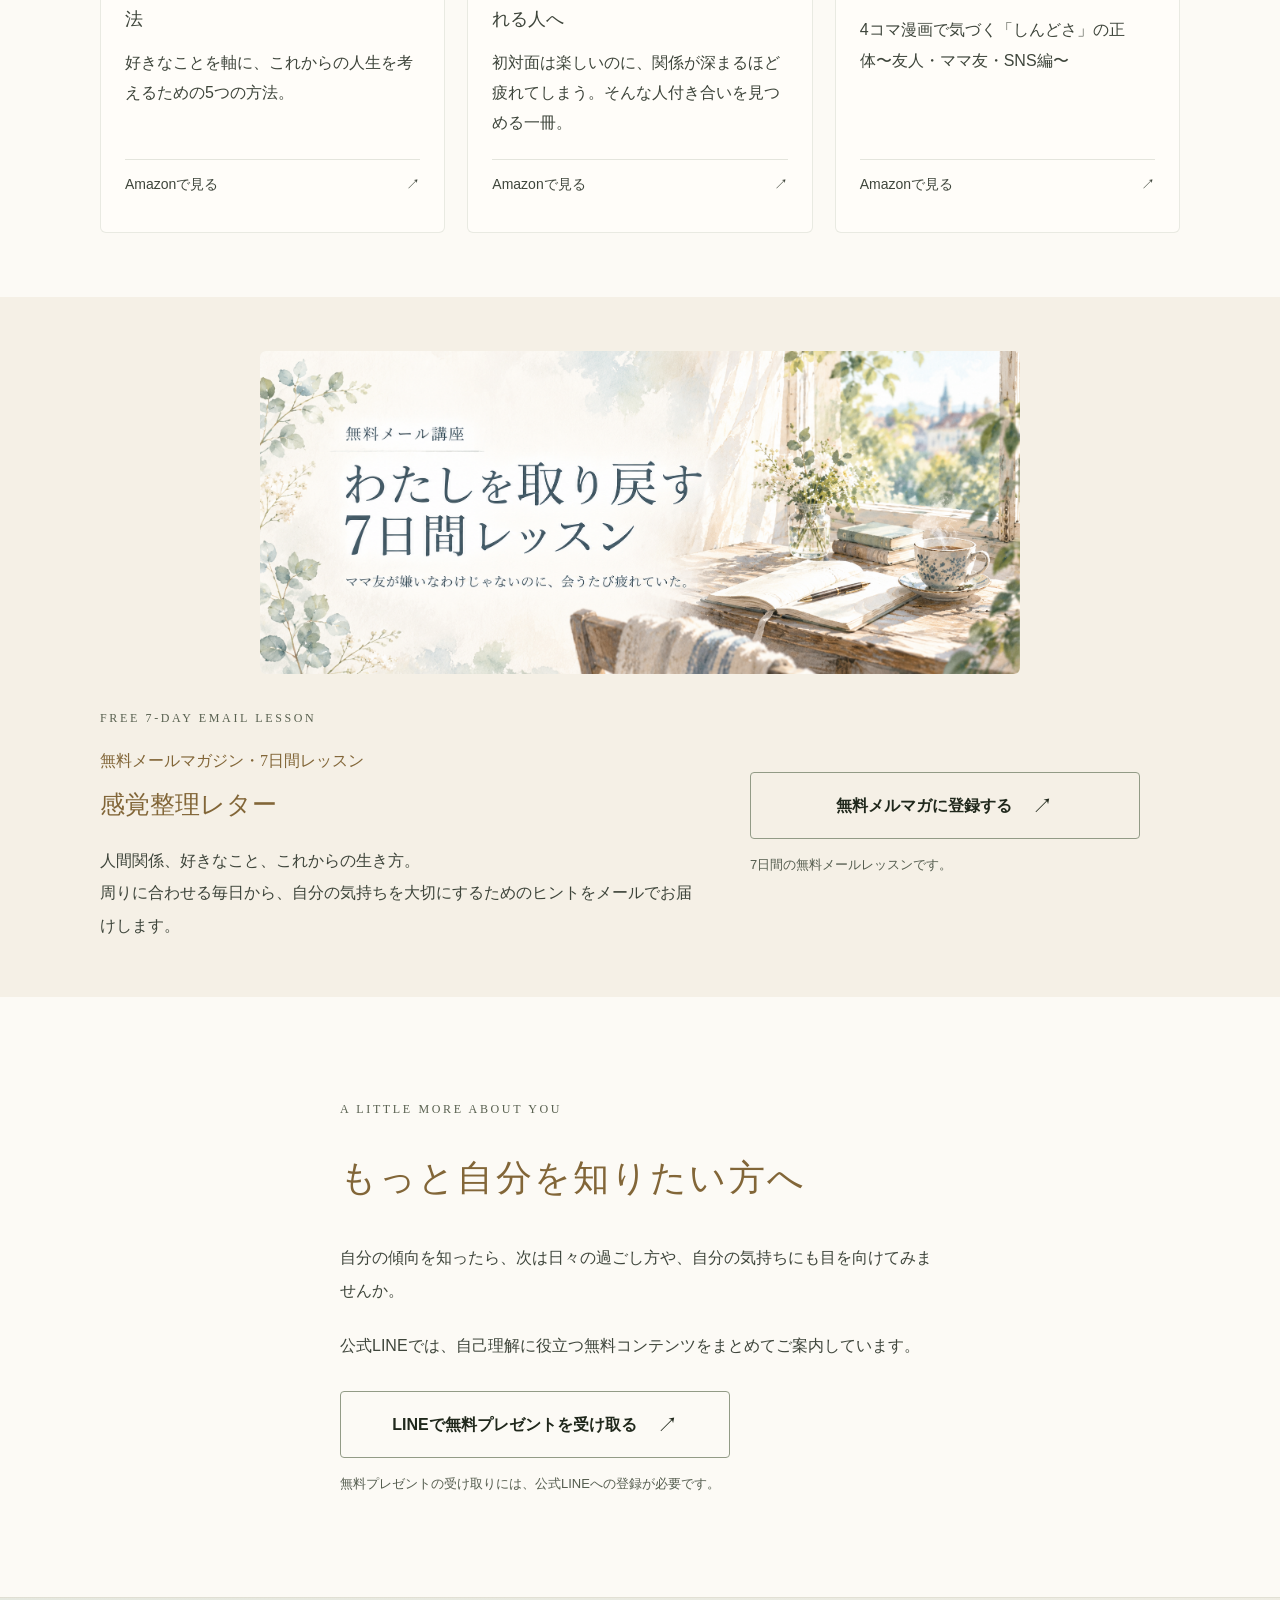
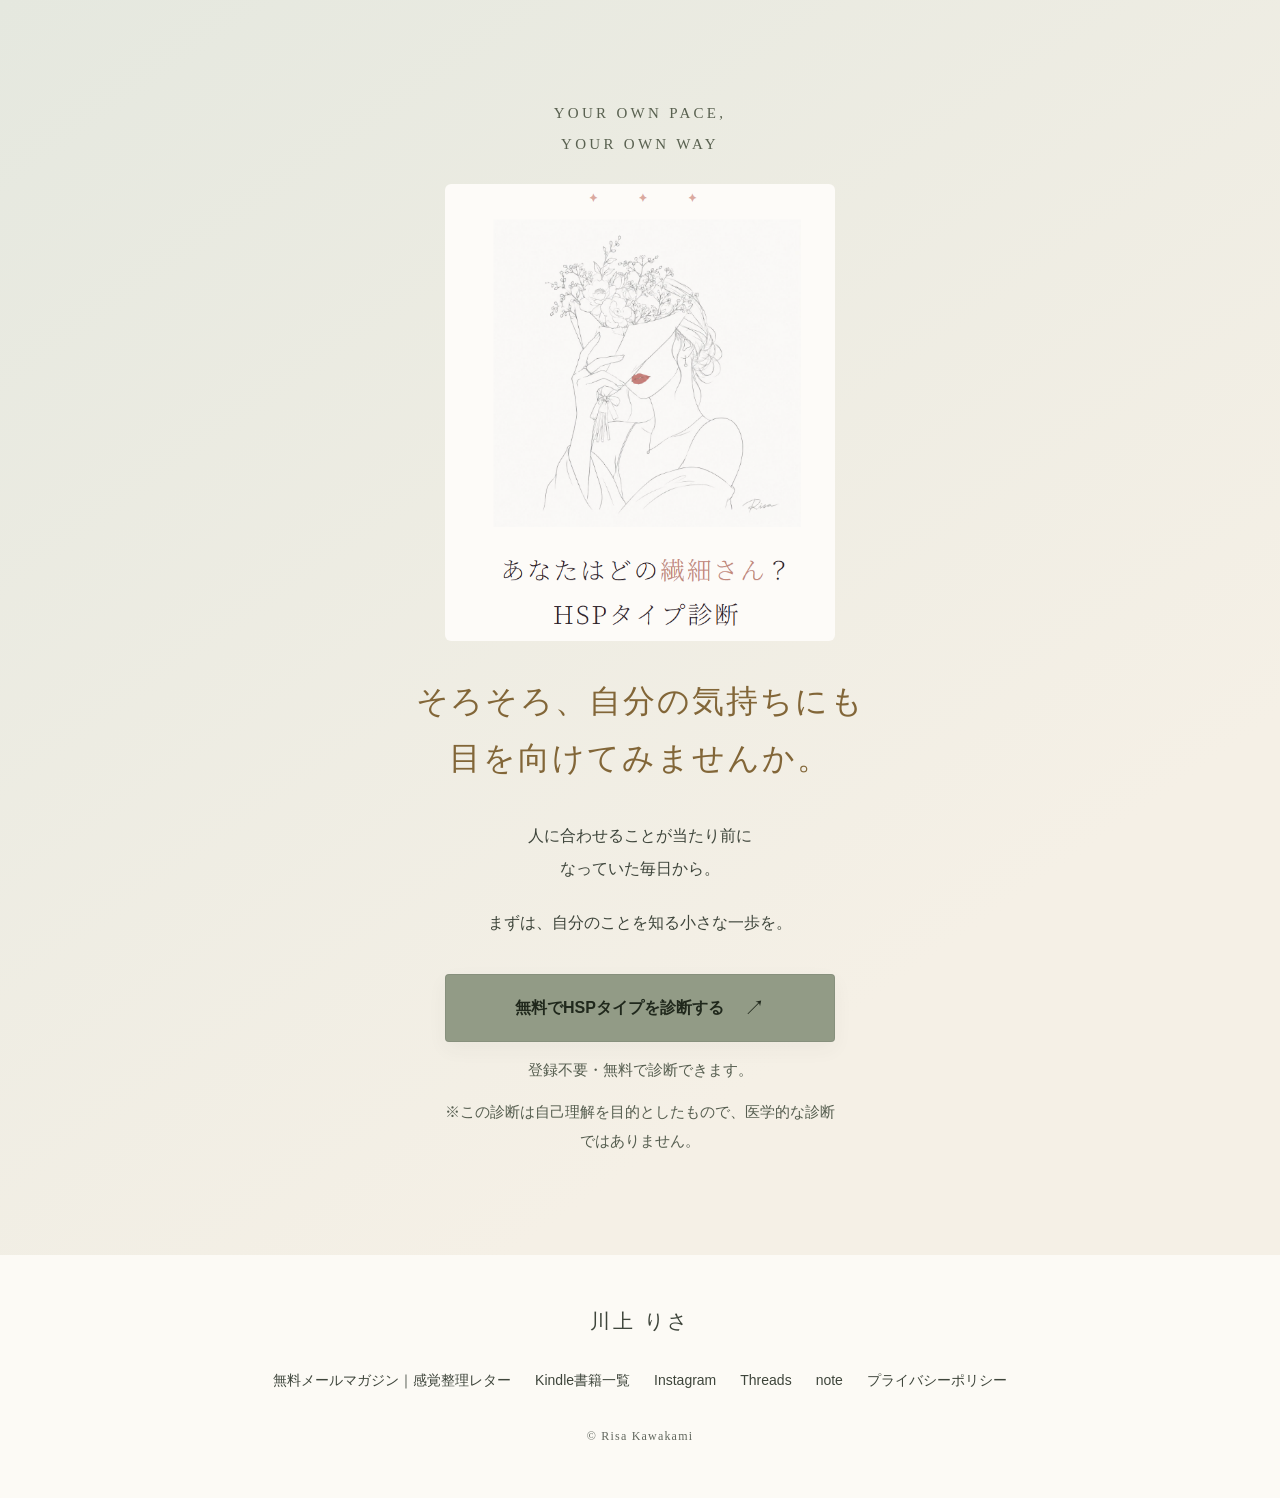
==== commit 0b6c136f: "Use a horizontal faceless back-view window scene for hero" ====
--- a/index.html
+++ b/index.html
@@ -29,7 +29,7 @@
 <main id="main">
 <section class="hero" aria-labelledby="hero-title">
 <!-- 写真差し替え箇所。既存の窓辺の写真を再利用。位置調整は lp.css の .hero-photo。 -->
-<img class="hero-photo" src="images/hero-window-wide.webp" width="1536" height="1024" alt="やわらかな自然光の窓辺で、ルーズなお団子髪の女性が静かに本を読む風景" fetchpriority="high">
+<img class="hero-photo" src="images/hero-window-back.webp" width="1536" height="1024" alt="窓辺の本とマグカップを前に、ルーズなお団子髪の女性が静かに座る後ろ姿" fetchpriority="high">
 <div class="hero-content">
 <p class="eyebrow">A LITTLE TIME FOR YOURSELF</p>
 <h1 id="hero-title">人に合わせる毎日から、<br>わたしを知る時間へ。</h1>
